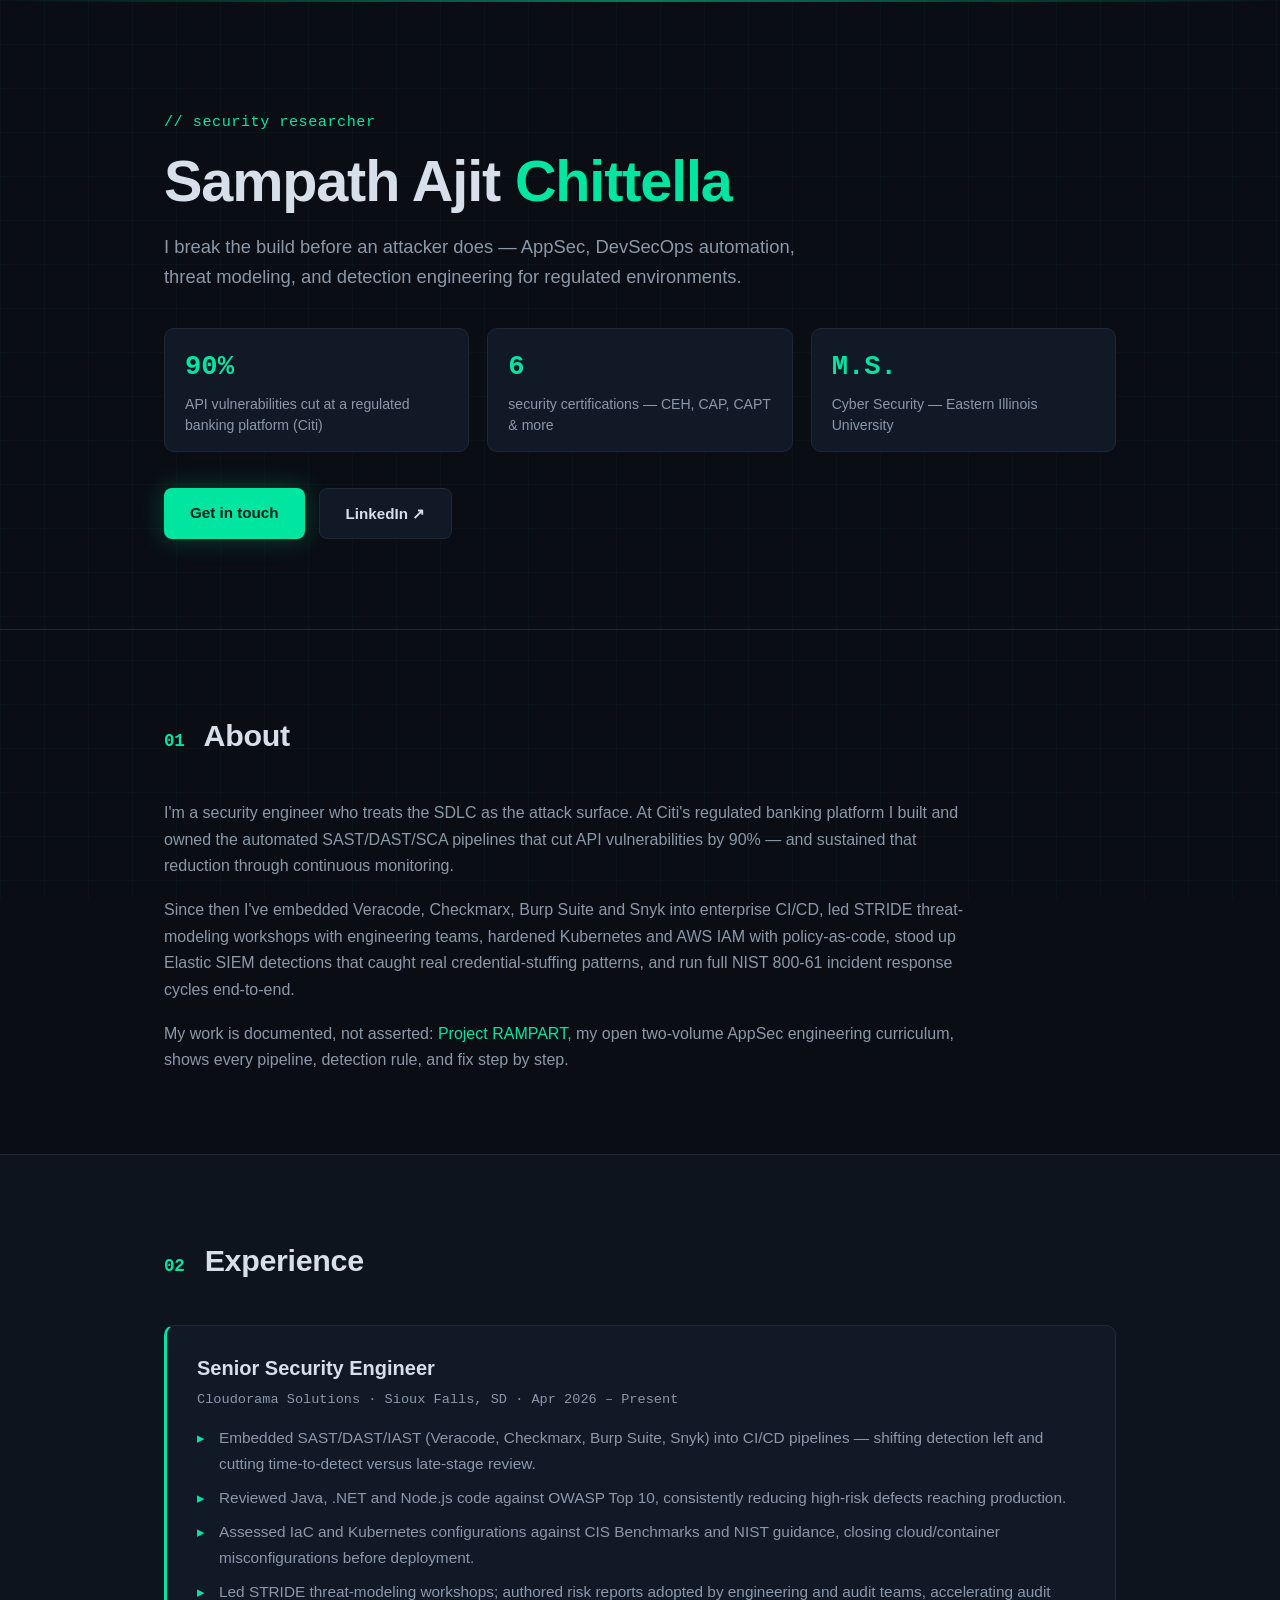
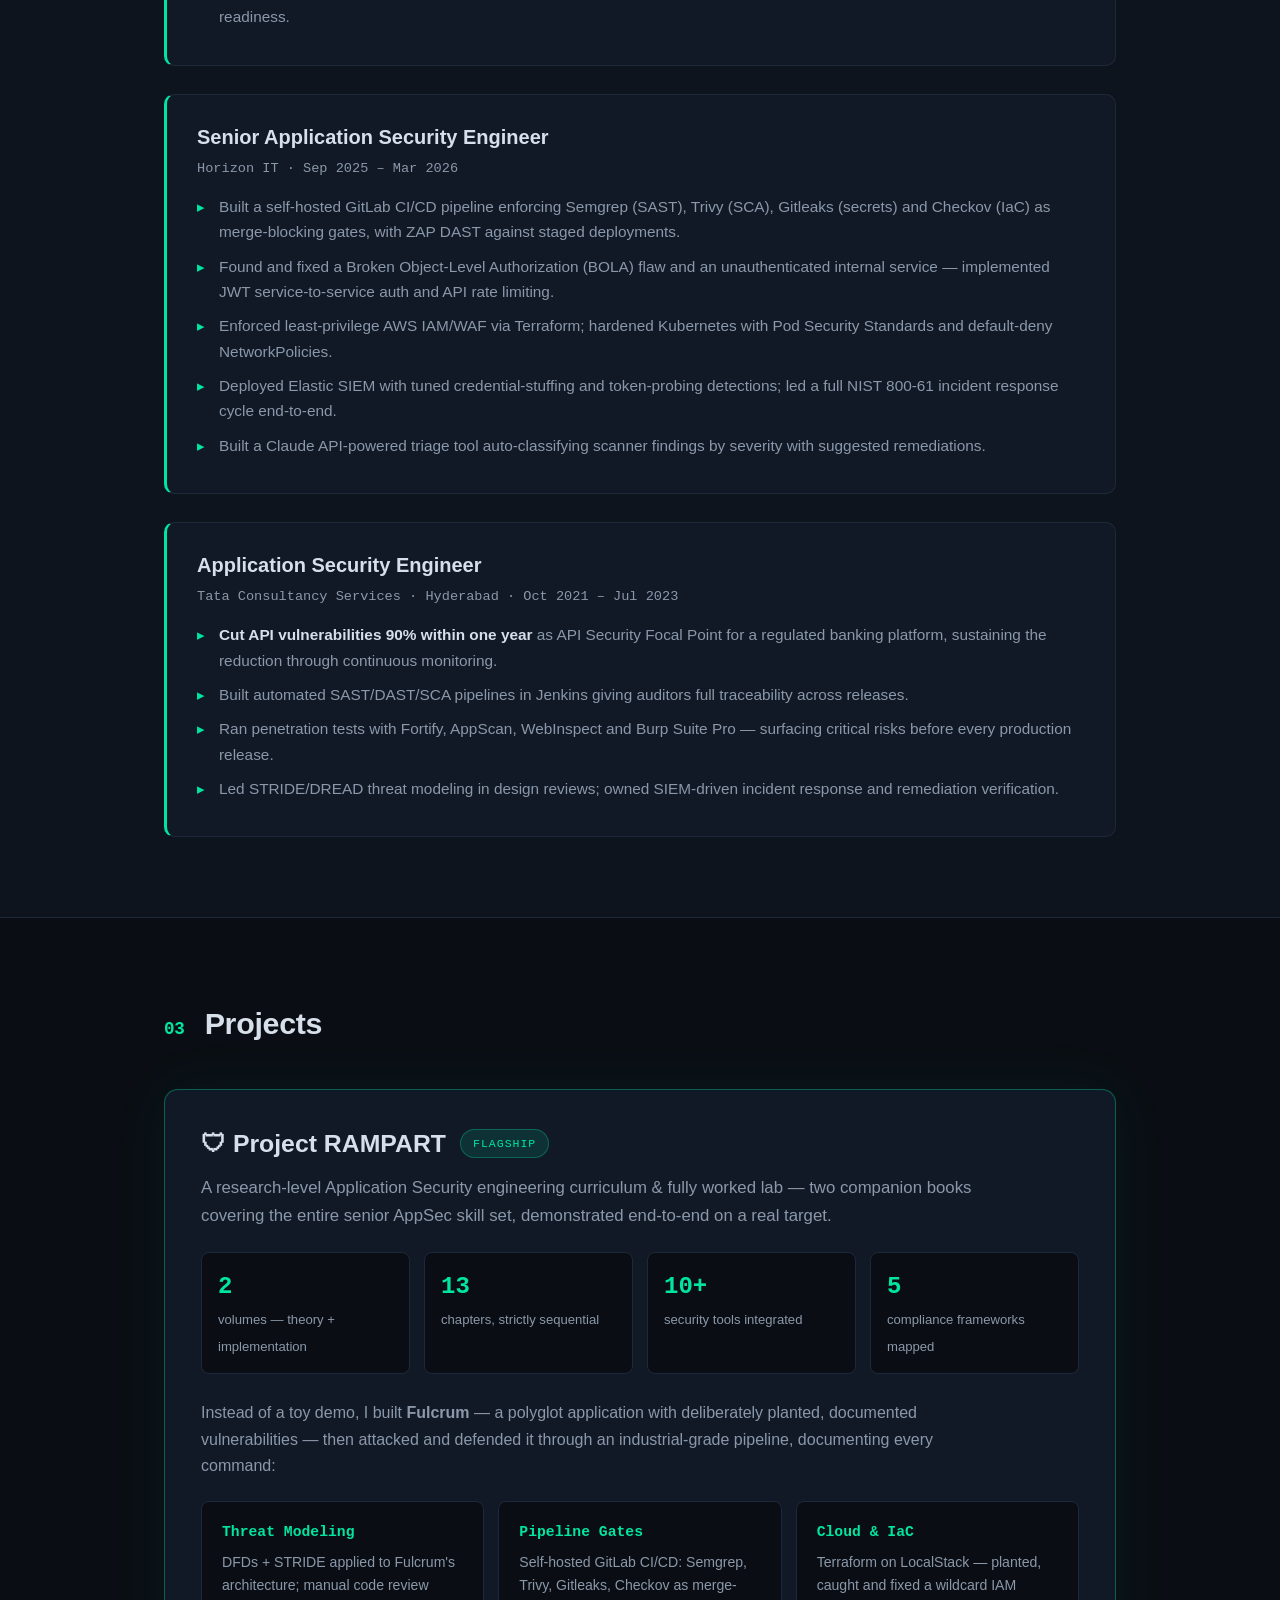
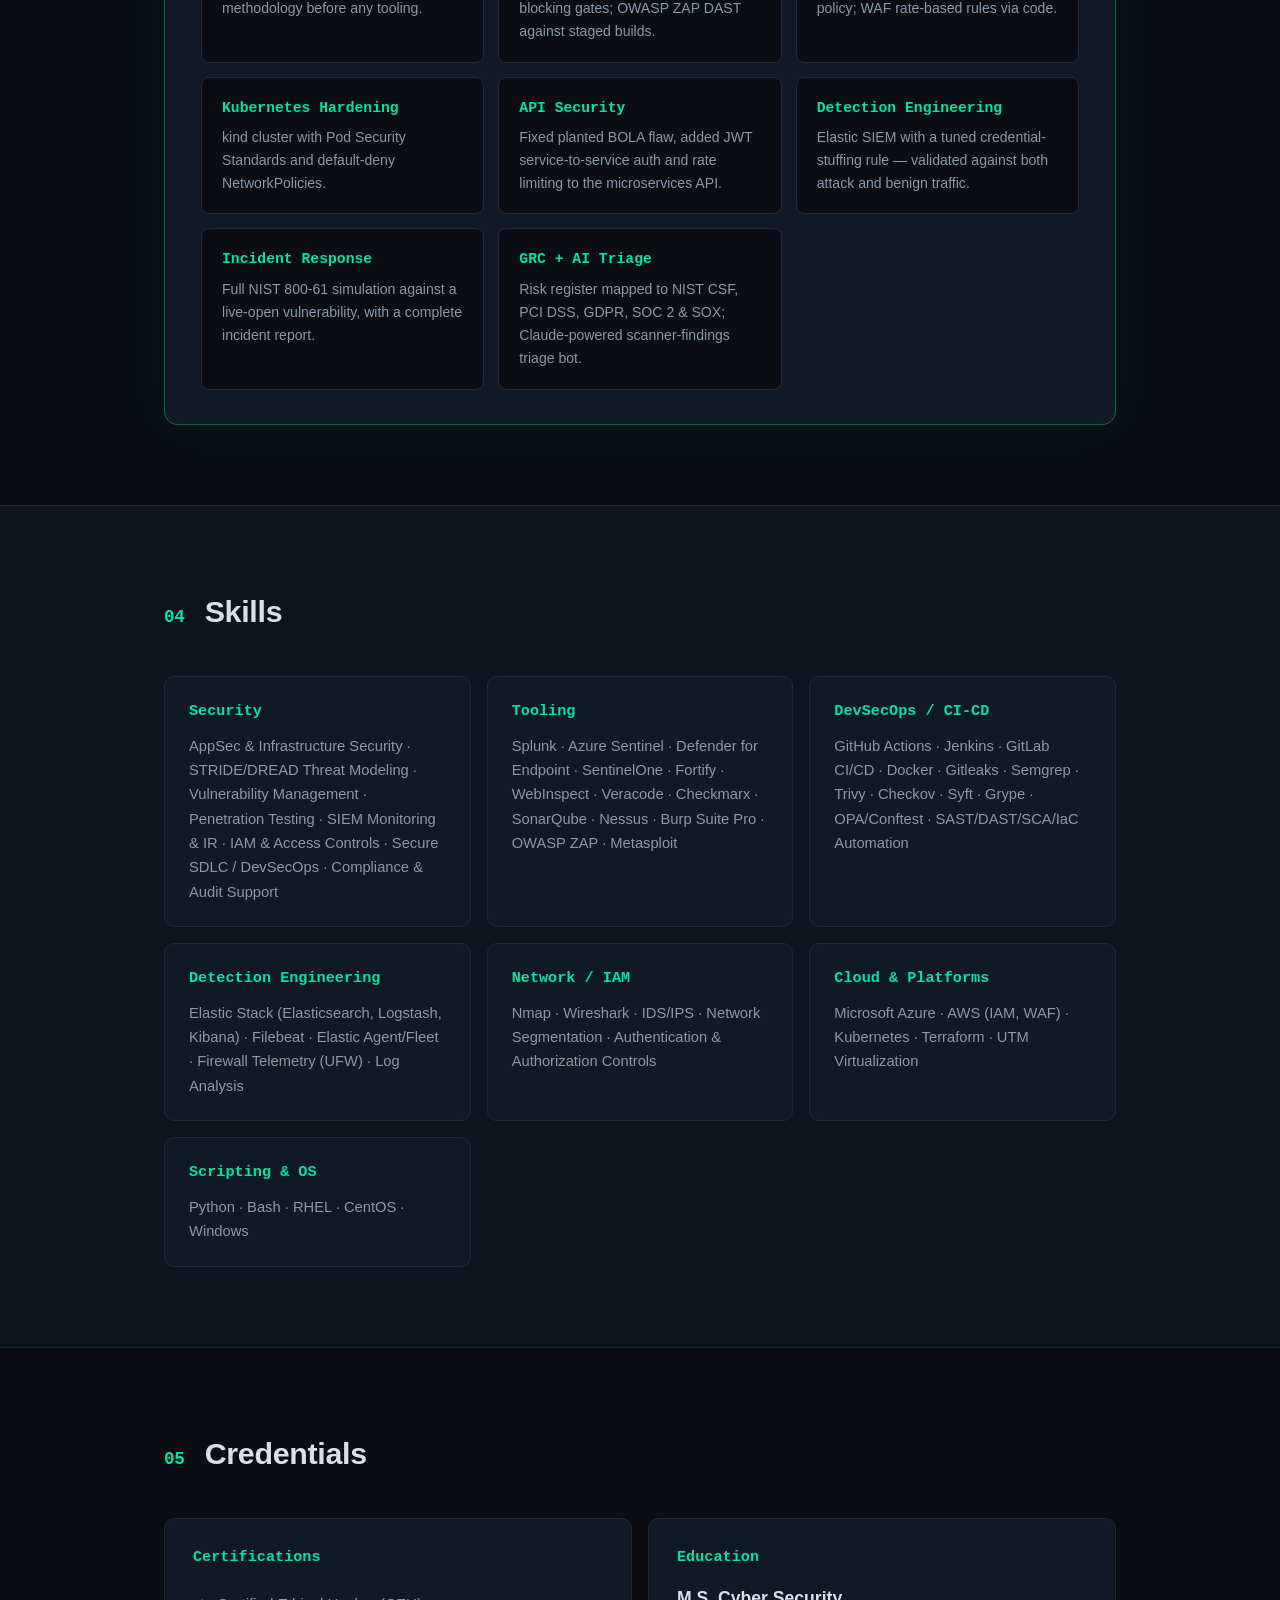
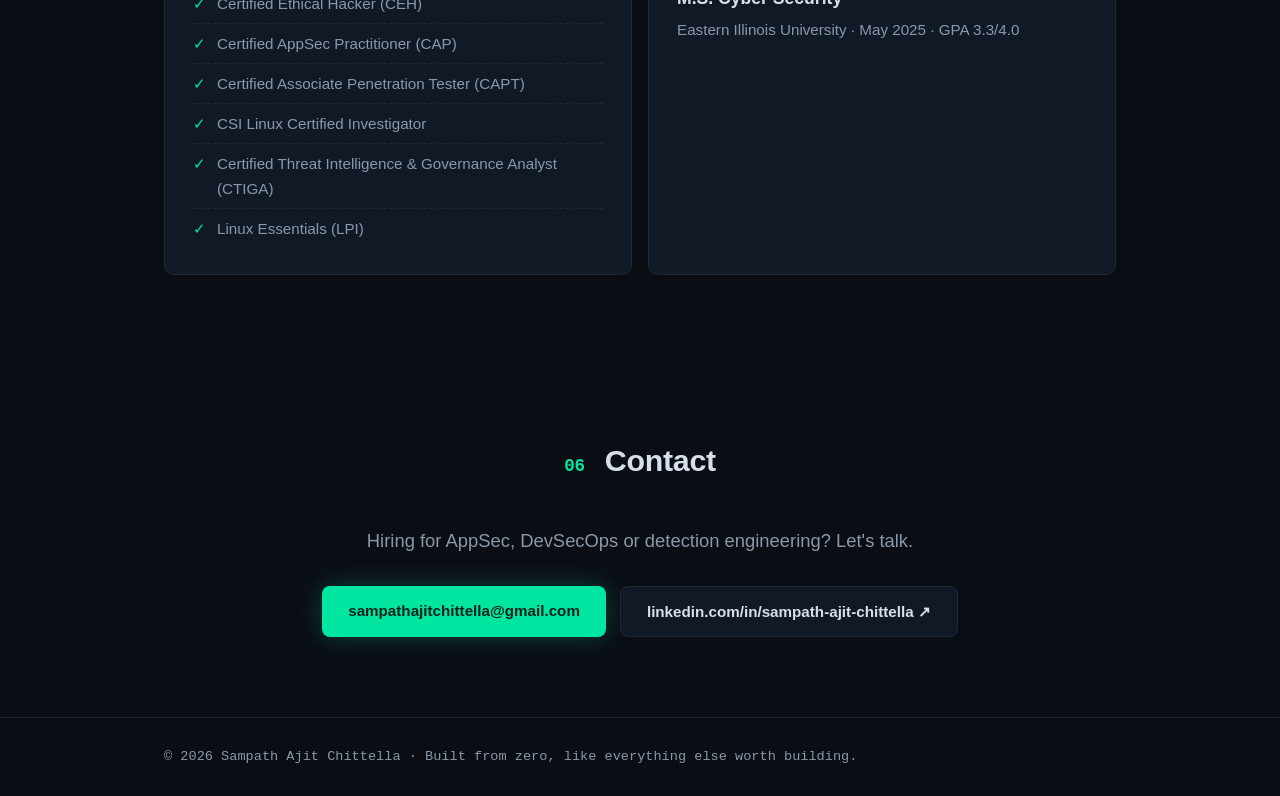
==== index.html @ 43064229 "Portfolio: security researcher site" ====
<!DOCTYPE html>
<html lang="en">
<head>
<meta charset="UTF-8">
<meta name="viewport" content="width=device-width, initial-scale=1.0">
<title>Sampath Ajit Chittella — Security Researcher | AppSec &amp; DevSecOps</title>
<meta name="description" content="Security researcher who cut API vulnerabilities 90% at a regulated banking platform. AppSec, DevSecOps automation, threat modeling, SIEM detection engineering.">
<meta property="og:title" content="Sampath Ajit Chittella — Security Researcher">
<meta property="og:description" content="Cut API vulnerabilities 90% at a regulated banking platform. AppSec · DevSecOps · Threat Modeling · Detection Engineering.">
<meta property="og:type" content="website">
<link rel="stylesheet" href="style.css">
</head>
<body>

<!-- ===== HERO ===== -->
<header class="hero">
  <div class="scanline"></div>
  <div class="container">
    <p class="kicker">// security researcher</p>
    <h1>Sampath Ajit <span class="accent">Chittella</span></h1>
    <p class="tagline">I break the build before an attacker does — AppSec, DevSecOps automation,
    threat modeling, and detection engineering for regulated environments.</p>
    <div class="hero-stats">
      <div class="stat"><strong>90%</strong><span>API vulnerabilities cut at a regulated banking platform (Citi)</span></div>
      <div class="stat"><strong>6</strong><span>security certifications — CEH, CAP, CAPT &amp; more</span></div>
      <div class="stat"><strong>M.S.</strong><span>Cyber Security — Eastern Illinois University</span></div>
    </div>
    <div class="hero-links">
      <a class="btn btn-primary" href="mailto:sampathajitchittella@gmail.com">Get in touch</a>
      <a class="btn btn-ghost" href="https://linkedin.com/in/sampath-ajit-chittella" target="_blank" rel="noopener">LinkedIn ↗</a>
    </div>
  </div>
</header>

<main>

<!-- ===== ABOUT ===== -->
<section id="about" class="section">
  <div class="container">
    <h2><span class="idx">01</span> About</h2>
    <div class="about-grid">
      <p>I'm a security engineer who treats the SDLC as the attack surface. At Citi's regulated
      banking platform I built and owned the automated SAST/DAST/SCA pipelines that cut API
      vulnerabilities by 90% — and sustained that reduction through continuous monitoring.</p>
      <p>Since then I've embedded Veracode, Checkmarx, Burp Suite and Snyk into enterprise CI/CD,
      led STRIDE threat-modeling workshops with engineering teams, hardened Kubernetes and AWS IAM
      with policy-as-code, stood up Elastic SIEM detections that caught real credential-stuffing
      patterns, and run full NIST 800-61 incident response cycles end-to-end.</p>
      <p>My work is documented, not asserted: <a href="#projects">Project RAMPART</a>, my open
      two-volume AppSec engineering curriculum, shows every pipeline, detection rule, and fix
      step by step.</p>
    </div>
  </div>
</section>

<!-- ===== EXPERIENCE ===== -->
<section id="experience" class="section section-alt">
  <div class="container">
    <h2><span class="idx">02</span> Experience</h2>
    <div class="timeline">

      <article class="job">
        <div class="job-head">
          <h3>Senior Security Engineer</h3>
          <span class="job-meta">Cloudorama Solutions · Sioux Falls, SD · Apr 2026 – Present</span>
        </div>
        <ul>
          <li>Embedded SAST/DAST/IAST (Veracode, Checkmarx, Burp Suite, Snyk) into CI/CD pipelines — shifting detection left and cutting time-to-detect versus late-stage review.</li>
          <li>Reviewed Java, .NET and Node.js code against OWASP Top 10, consistently reducing high-risk defects reaching production.</li>
          <li>Assessed IaC and Kubernetes configurations against CIS Benchmarks and NIST guidance, closing cloud/container misconfigurations before deployment.</li>
          <li>Led STRIDE threat-modeling workshops; authored risk reports adopted by engineering and audit teams, accelerating audit readiness.</li>
        </ul>
      </article>

      <article class="job">
        <div class="job-head">
          <h3>Senior Application Security Engineer</h3>
          <span class="job-meta">Horizon IT · Sep 2025 – Mar 2026</span>
        </div>
        <ul>
          <li>Built a self-hosted GitLab CI/CD pipeline enforcing Semgrep (SAST), Trivy (SCA), Gitleaks (secrets) and Checkov (IaC) as merge-blocking gates, with ZAP DAST against staged deployments.</li>
          <li>Found and fixed a Broken Object-Level Authorization (BOLA) flaw and an unauthenticated internal service — implemented JWT service-to-service auth and API rate limiting.</li>
          <li>Enforced least-privilege AWS IAM/WAF via Terraform; hardened Kubernetes with Pod Security Standards and default-deny NetworkPolicies.</li>
          <li>Deployed Elastic SIEM with tuned credential-stuffing and token-probing detections; led a full NIST 800-61 incident response cycle end-to-end.</li>
          <li>Built a Claude API-powered triage tool auto-classifying scanner findings by severity with suggested remediations.</li>
        </ul>
      </article>

      <article class="job">
        <div class="job-head">
          <h3>Application Security Engineer</h3>
          <span class="job-meta">Tata Consultancy Services · Hyderabad · Oct 2021 – Jul 2023</span>
        </div>
        <ul>
          <li><strong>Cut API vulnerabilities 90% within one year</strong> as API Security Focal Point for a regulated banking platform, sustaining the reduction through continuous monitoring.</li>
          <li>Built automated SAST/DAST/SCA pipelines in Jenkins giving auditors full traceability across releases.</li>
          <li>Ran penetration tests with Fortify, AppScan, WebInspect and Burp Suite Pro — surfacing critical risks before every production release.</li>
          <li>Led STRIDE/DREAD threat modeling in design reviews; owned SIEM-driven incident response and remediation verification.</li>
        </ul>
      </article>

    </div>
  </div>
</section>

<!-- ===== PROJECTS ===== -->
<section id="projects" class="section">
  <div class="container">
    <h2><span class="idx">03</span> Projects</h2>

    <article class="project-card featured">
      <div class="project-head">
        <h3>🛡 Project RAMPART</h3>
        <span class="pill">Flagship</span>
      </div>
      <p class="project-sub">A research-level Application Security engineering curriculum &amp; fully worked lab —
      two companion books covering the entire senior AppSec skill set, demonstrated end-to-end on a real target.</p>
      <div class="project-stats">
        <div><strong>2</strong><span>volumes — theory + implementation</span></div>
        <div><strong>13</strong><span>chapters, strictly sequential</span></div>
        <div><strong>10+</strong><span>security tools integrated</span></div>
        <div><strong>5</strong><span>compliance frameworks mapped</span></div>
      </div>
      <p>Instead of a toy demo, I built <strong>Fulcrum</strong> — a polyglot application with deliberately
      planted, documented vulnerabilities — then attacked and defended it through an industrial-grade
      pipeline, documenting every command:</p>
      <div class="rampart-grid">
        <div class="rampart-item"><h4>Threat Modeling</h4><p>DFDs + STRIDE applied to Fulcrum's architecture; manual code review methodology before any tooling.</p></div>
        <div class="rampart-item"><h4>Pipeline Gates</h4><p>Self-hosted GitLab CI/CD: Semgrep, Trivy, Gitleaks, Checkov as merge-blocking gates; OWASP ZAP DAST against staged builds.</p></div>
        <div class="rampart-item"><h4>Cloud &amp; IaC</h4><p>Terraform on LocalStack — planted, caught and fixed a wildcard IAM policy; WAF rate-based rules via code.</p></div>
        <div class="rampart-item"><h4>Kubernetes Hardening</h4><p>kind cluster with Pod Security Standards and default-deny NetworkPolicies.</p></div>
        <div class="rampart-item"><h4>API Security</h4><p>Fixed planted BOLA flaw, added JWT service-to-service auth and rate limiting to the microservices API.</p></div>
        <div class="rampart-item"><h4>Detection Engineering</h4><p>Elastic SIEM with a tuned credential-stuffing rule — validated against both attack and benign traffic.</p></div>
        <div class="rampart-item"><h4>Incident Response</h4><p>Full NIST 800-61 simulation against a live-open vulnerability, with a complete incident report.</p></div>
        <div class="rampart-item"><h4>GRC + AI Triage</h4><p>Risk register mapped to NIST CSF, PCI DSS, GDPR, SOC 2 &amp; SOX; Claude-powered scanner-findings triage bot.</p></div>
      </div>
    </article>

  </div>
</section>

<!-- ===== SKILLS ===== -->
<section id="skills" class="section section-alt">
  <div class="container">
    <h2><span class="idx">04</span> Skills</h2>
    <div class="skills-grid">
      <div class="skill-group"><h4>Security</h4>
        <p>AppSec &amp; Infrastructure Security · STRIDE/DREAD Threat Modeling · Vulnerability Management · Penetration Testing · SIEM Monitoring &amp; IR · IAM &amp; Access Controls · Secure SDLC / DevSecOps · Compliance &amp; Audit Support</p></div>
      <div class="skill-group"><h4>Tooling</h4>
        <p>Splunk · Azure Sentinel · Defender for Endpoint · SentinelOne · Fortify · WebInspect · Veracode · Checkmarx · SonarQube · Nessus · Burp Suite Pro · OWASP ZAP · Metasploit</p></div>
      <div class="skill-group"><h4>DevSecOps / CI-CD</h4>
        <p>GitHub Actions · Jenkins · GitLab CI/CD · Docker · Gitleaks · Semgrep · Trivy · Checkov · Syft · Grype · OPA/Conftest · SAST/DAST/SCA/IaC Automation</p></div>
      <div class="skill-group"><h4>Detection Engineering</h4>
        <p>Elastic Stack (Elasticsearch, Logstash, Kibana) · Filebeat · Elastic Agent/Fleet · Firewall Telemetry (UFW) · Log Analysis</p></div>
      <div class="skill-group"><h4>Network / IAM</h4>
        <p>Nmap · Wireshark · IDS/IPS · Network Segmentation · Authentication &amp; Authorization Controls</p></div>
      <div class="skill-group"><h4>Cloud &amp; Platforms</h4>
        <p>Microsoft Azure · AWS (IAM, WAF) · Kubernetes · Terraform · UTM Virtualization</p></div>
      <div class="skill-group"><h4>Scripting &amp; OS</h4>
        <p>Python · Bash · RHEL · CentOS · Windows</p></div>
    </div>
  </div>
</section>

<!-- ===== CERTS & EDUCATION ===== -->
<section id="credentials" class="section">
  <div class="container">
    <h2><span class="idx">05</span> Credentials</h2>
    <div class="cred-grid">
      <div class="cred-block">
        <h4>Certifications</h4>
        <ul class="cert-list">
          <li>Certified Ethical Hacker (CEH)</li>
          <li>Certified AppSec Practitioner (CAP)</li>
          <li>Certified Associate Penetration Tester (CAPT)</li>
          <li>CSI Linux Certified Investigator</li>
          <li>Certified Threat Intelligence &amp; Governance Analyst (CTIGA)</li>
          <li>Linux Essentials (LPI)</li>
        </ul>
      </div>
      <div class="cred-block">
        <h4>Education</h4>
        <p class="degree">M.S. Cyber Security</p>
        <p class="school">Eastern Illinois University · May 2025 · GPA 3.3/4.0</p>
      </div>
    </div>
  </div>
</section>

<!-- ===== CONTACT ===== -->
<section id="contact" class="section contact">
  <div class="container">
    <h2><span class="idx">06</span> Contact</h2>
    <p class="contact-line">Hiring for AppSec, DevSecOps or detection engineering? Let's talk.</p>
    <div class="hero-links">
      <a class="btn btn-primary" href="mailto:sampathajitchittella@gmail.com">sampathajitchittella@gmail.com</a>
      <a class="btn btn-ghost" href="https://linkedin.com/in/sampath-ajit-chittella" target="_blank" rel="noopener">linkedin.com/in/sampath-ajit-chittella ↗</a>
    </div>
  </div>
</section>

</main>

<footer>
  <div class="container">
    <p>© 2026 Sampath Ajit Chittella · Built from zero, like everything else worth building.</p>
  </div>
</footer>

</body>
</html>
---- style.css ----
/* ===== RAMPART portfolio theme — dark operator ===== */
:root {
  --bg: #0a0e14;
  --bg-alt: #0e141d;
  --card: #111927;
  --line: #1d2939;
  --text: #d7e0ea;
  --muted: #8b98a9;
  --accent: #00e5a0;
  --accent-dim: rgba(0, 229, 160, .12);
  --mono: "JetBrains Mono", "SF Mono", Menlo, Consolas, monospace;
}

* { margin: 0; padding: 0; box-sizing: border-box; }

html { scroll-behavior: smooth; }

body {
  background: var(--bg);
  color: var(--text);
  font-family: -apple-system, BlinkMacSystemFont, "Segoe UI", Roboto, sans-serif;
  line-height: 1.65;
  -webkit-font-smoothing: antialiased;
}

.container { max-width: 1000px; margin: 0 auto; padding: 0 24px; }

/* subtle grid backdrop */
body::before {
  content: "";
  position: fixed; inset: 0;
  background-image:
    linear-gradient(rgba(0, 229, 160, .03) 1px, transparent 1px),
    linear-gradient(90deg, rgba(0, 229, 160, .03) 1px, transparent 1px);
  background-size: 44px 44px;
  pointer-events: none;
  z-index: 0;
}

main, header.hero, footer { position: relative; z-index: 1; }

/* ===== HERO ===== */
.hero {
  padding: 110px 0 90px;
  border-bottom: 1px solid var(--line);
  overflow: hidden;
}
.scanline {
  position: absolute; left: 0; right: 0; top: 0; height: 2px;
  background: linear-gradient(90deg, transparent, var(--accent), transparent);
  opacity: .5;
  animation: scan 7s linear infinite;
}
@keyframes scan { 0% {top: 0;} 50% {top: 100%;} 100% {top: 0;} }

.kicker {
  font-family: var(--mono);
  color: var(--accent);
  font-size: .95rem;
  letter-spacing: .5px;
  margin-bottom: 14px;
}
.hero h1 {
  font-size: clamp(2.4rem, 6vw, 3.6rem);
  line-height: 1.12;
  letter-spacing: -.02em;
  margin-bottom: 18px;
}
.accent { color: var(--accent); }
.tagline {
  max-width: 640px;
  color: var(--muted);
  font-size: 1.15rem;
  margin-bottom: 36px;
}

.hero-stats { display: flex; gap: 18px; flex-wrap: wrap; margin-bottom: 36px; }
.stat {
  background: var(--card);
  border: 1px solid var(--line);
  border-radius: 10px;
  padding: 16px 20px;
  min-width: 180px;
  flex: 1;
}
.stat strong {
  display: block;
  font-family: var(--mono);
  color: var(--accent);
  font-size: 1.7rem;
  margin-bottom: 4px;
}
.stat span { color: var(--muted); font-size: .88rem; line-height: 1.45; display: block; }

.hero-links { display: flex; gap: 14px; flex-wrap: wrap; }
.btn {
  display: inline-block;
  padding: 12px 26px;
  border-radius: 8px;
  text-decoration: none;
  font-weight: 600;
  font-size: .95rem;
  transition: transform .15s ease, box-shadow .15s ease;
}
.btn:hover { transform: translateY(-2px); }
.btn-primary {
  background: var(--accent);
  color: #05221a;
  box-shadow: 0 0 24px rgba(0, 229, 160, .25);
}
.btn-ghost {
  border: 1px solid var(--line);
  color: var(--text);
  background: var(--card);
}
.btn-ghost:hover { border-color: var(--accent); }

/* ===== SECTIONS ===== */
.section { padding: 80px 0; }
.section-alt { background: var(--bg-alt); border-top: 1px solid var(--line); border-bottom: 1px solid var(--line); }

h2 {
  font-size: 1.9rem;
  letter-spacing: -.01em;
  margin-bottom: 40px;
}
.idx {
  font-family: var(--mono);
  color: var(--accent);
  font-size: 1.1rem;
  margin-right: 12px;
}

/* about */
.about-grid { max-width: 800px; display: grid; gap: 18px; color: var(--muted); }
.about-grid a { color: var(--accent); text-decoration: none; }
.about-grid a:hover { text-decoration: underline; }

/* timeline */
.timeline { display: grid; gap: 28px; }
.job {
  background: var(--card);
  border: 1px solid var(--line);
  border-left: 3px solid var(--accent);
  border-radius: 10px;
  padding: 26px 30px;
}
.job-head { margin-bottom: 14px; }
.job h3 { font-size: 1.25rem; }
.job-meta {
  display: block;
  font-family: var(--mono);
  color: var(--muted);
  font-size: .85rem;
  margin-top: 4px;
}
.job ul { list-style: none; }
.job li {
  color: var(--muted);
  padding-left: 22px;
  position: relative;
  margin-bottom: 9px;
  font-size: .96rem;
}
.job li::before {
  content: "▸";
  position: absolute; left: 0;
  color: var(--accent);
}
.job li strong { color: var(--text); }

/* projects */
.project-card {
  background: var(--card);
  border: 1px solid var(--line);
  border-radius: 14px;
  padding: 34px 36px;
}
.project-card.featured {
  border-color: rgba(0, 229, 160, .35);
  box-shadow: 0 0 60px rgba(0, 229, 160, .06);
}
.project-head { display: flex; align-items: center; gap: 14px; margin-bottom: 10px; }
.project-head h3 { font-size: 1.55rem; }
.pill {
  font-family: var(--mono);
  font-size: .72rem;
  text-transform: uppercase;
  letter-spacing: 1px;
  color: var(--accent);
  background: var(--accent-dim);
  border: 1px solid rgba(0, 229, 160, .3);
  padding: 4px 12px;
  border-radius: 999px;
}
.project-sub { color: var(--text); font-size: 1.05rem; margin-bottom: 24px; max-width: 720px; }
.project-card > p { color: var(--muted); margin-bottom: 22px; max-width: 780px; }

.project-stats {
  display: grid;
  grid-template-columns: repeat(auto-fit, minmax(140px, 1fr));
  gap: 14px;
  margin-bottom: 26px;
}
.project-stats div {
  background: var(--bg);
  border: 1px solid var(--line);
  border-radius: 8px;
  padding: 14px 16px;
}
.project-stats strong {
  display: block;
  font-family: var(--mono);
  color: var(--accent);
  font-size: 1.5rem;
}
.project-stats span { color: var(--muted); font-size: .82rem; }

.rampart-grid {
  display: grid;
  grid-template-columns: repeat(auto-fit, minmax(280px, 1fr));
  gap: 14px;
}
.rampart-item {
  background: var(--bg);
  border: 1px solid var(--line);
  border-radius: 8px;
  padding: 18px 20px;
}
.rampart-item h4 {
  font-family: var(--mono);
  color: var(--accent);
  font-size: .92rem;
  margin-bottom: 6px;
}
.rampart-item p { color: var(--muted); font-size: .88rem; }

/* skills */
.skills-grid {
  display: grid;
  grid-template-columns: repeat(auto-fit, minmax(300px, 1fr));
  gap: 16px;
}
.skill-group {
  background: var(--card);
  border: 1px solid var(--line);
  border-radius: 10px;
  padding: 22px 24px;
}
.skill-group h4 {
  font-family: var(--mono);
  color: var(--accent);
  font-size: .95rem;
  margin-bottom: 10px;
}
.skill-group p { color: var(--muted); font-size: .92rem; }

/* credentials */
.cred-grid {
  display: grid;
  grid-template-columns: repeat(auto-fit, minmax(300px, 1fr));
  gap: 16px;
}
.cred-block {
  background: var(--card);
  border: 1px solid var(--line);
  border-radius: 10px;
  padding: 26px 28px;
}
.cred-block h4 {
  font-family: var(--mono);
  color: var(--accent);
  font-size: .95rem;
  margin-bottom: 14px;
}
.cert-list { list-style: none; }
.cert-list li {
  color: var(--muted);
  padding: 7px 0 7px 24px;
  position: relative;
  border-bottom: 1px dashed var(--line);
  font-size: .95rem;
}
.cert-list li:last-child { border-bottom: none; }
.cert-list li::before { content: "✓"; position: absolute; left: 0; color: var(--accent); }
.degree { color: var(--text); font-weight: 600; font-size: 1.1rem; margin-bottom: 4px; }
.school { color: var(--muted); font-size: .95rem; }

/* contact */
.contact { text-align: center; }
.contact-line { color: var(--muted); font-size: 1.15rem; margin-bottom: 30px; }
.contact .hero-links { justify-content: center; }

footer {
  border-top: 1px solid var(--line);
  padding: 28px 0;
  color: var(--muted);
  font-size: .85rem;
  font-family: var(--mono);
}

@media (max-width: 640px) {
  .hero { padding: 70px 0 60px; }
  .section { padding: 56px 0; }
  .project-card { padding: 24px 20px; }
  .job { padding: 20px 18px; }
}
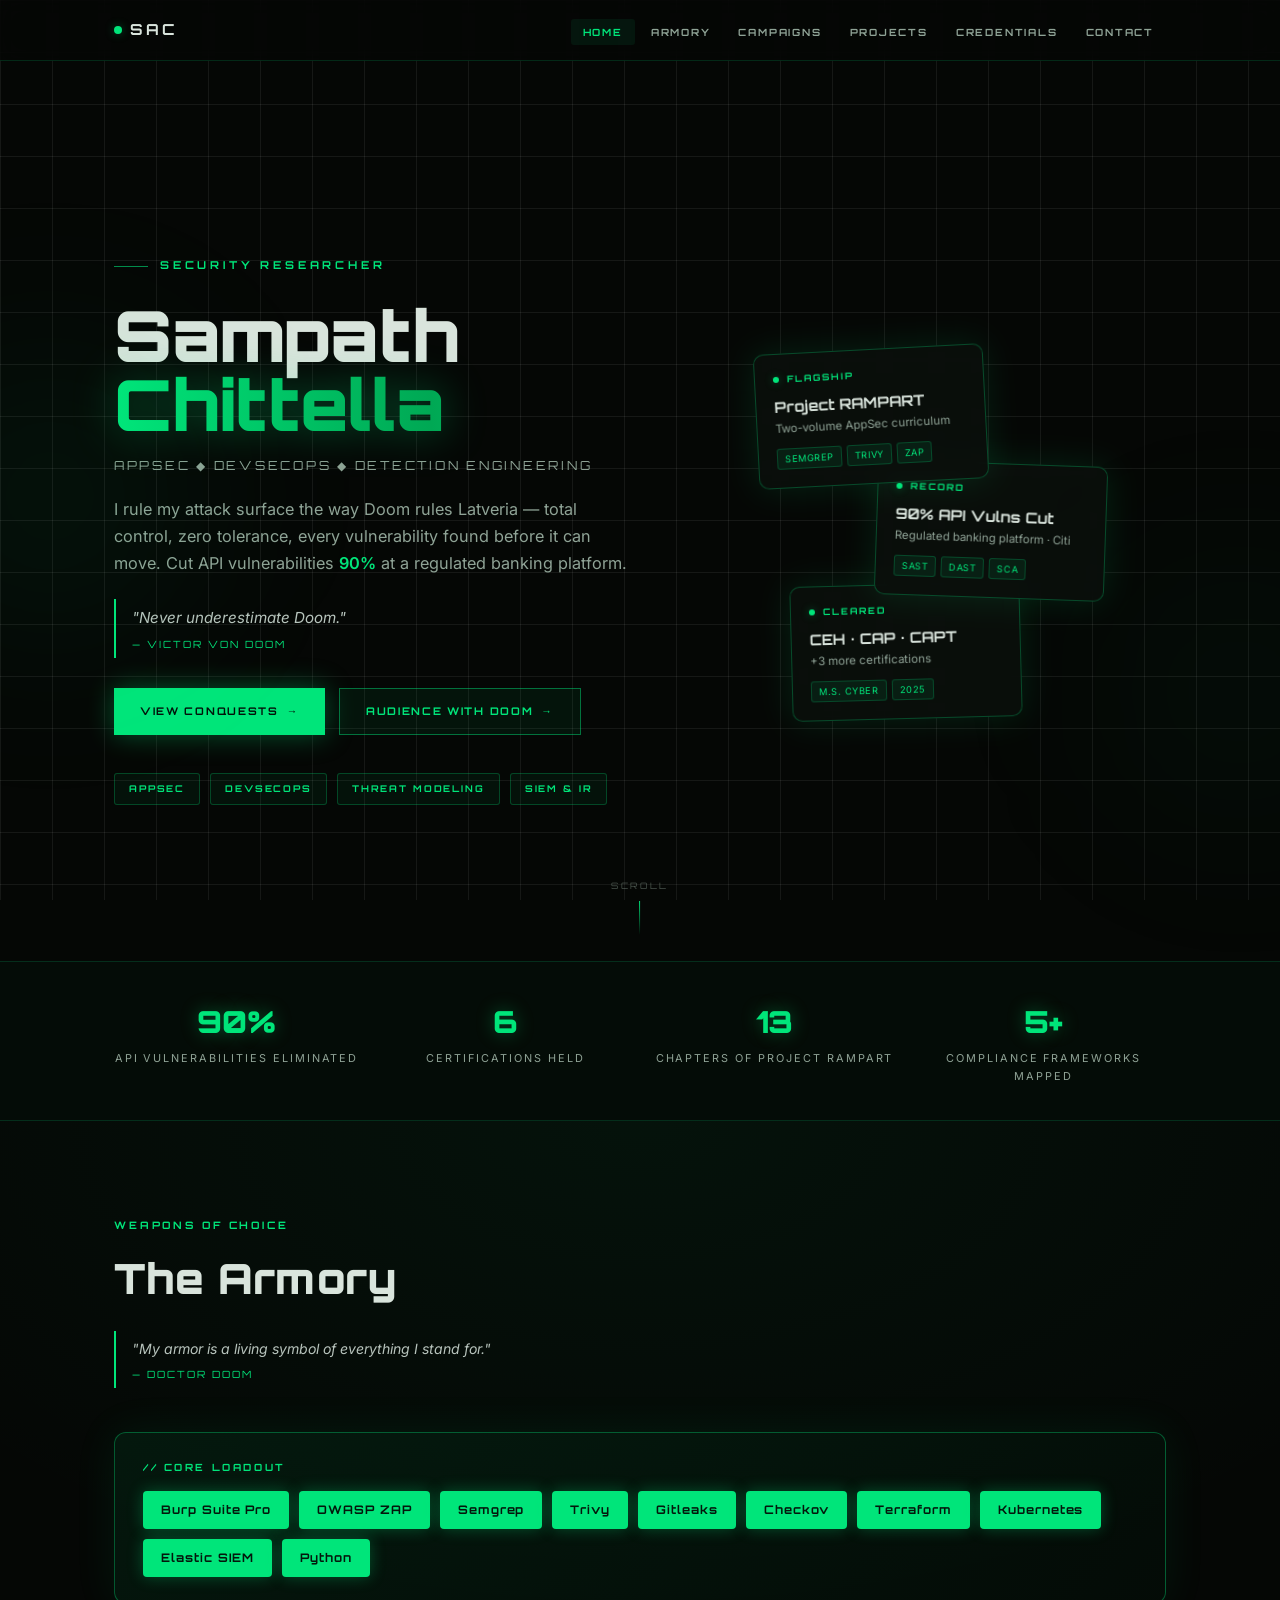
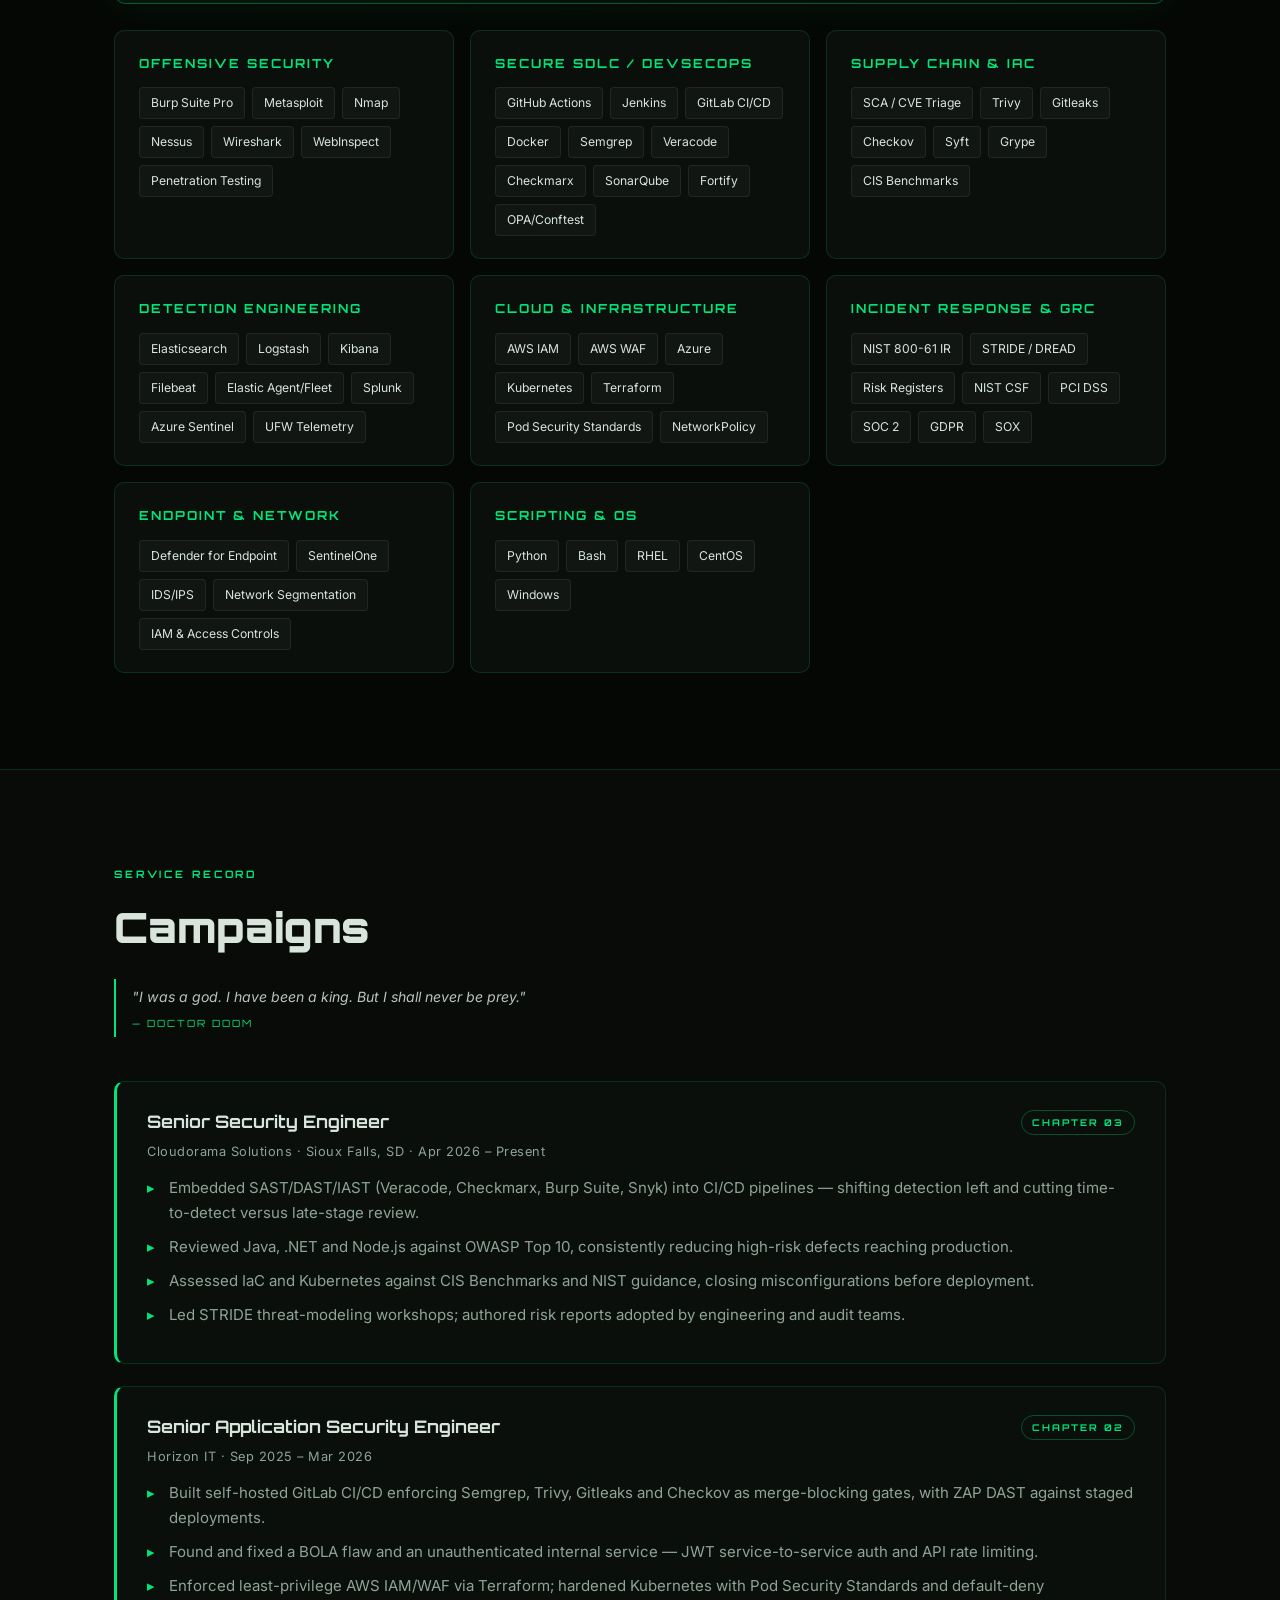
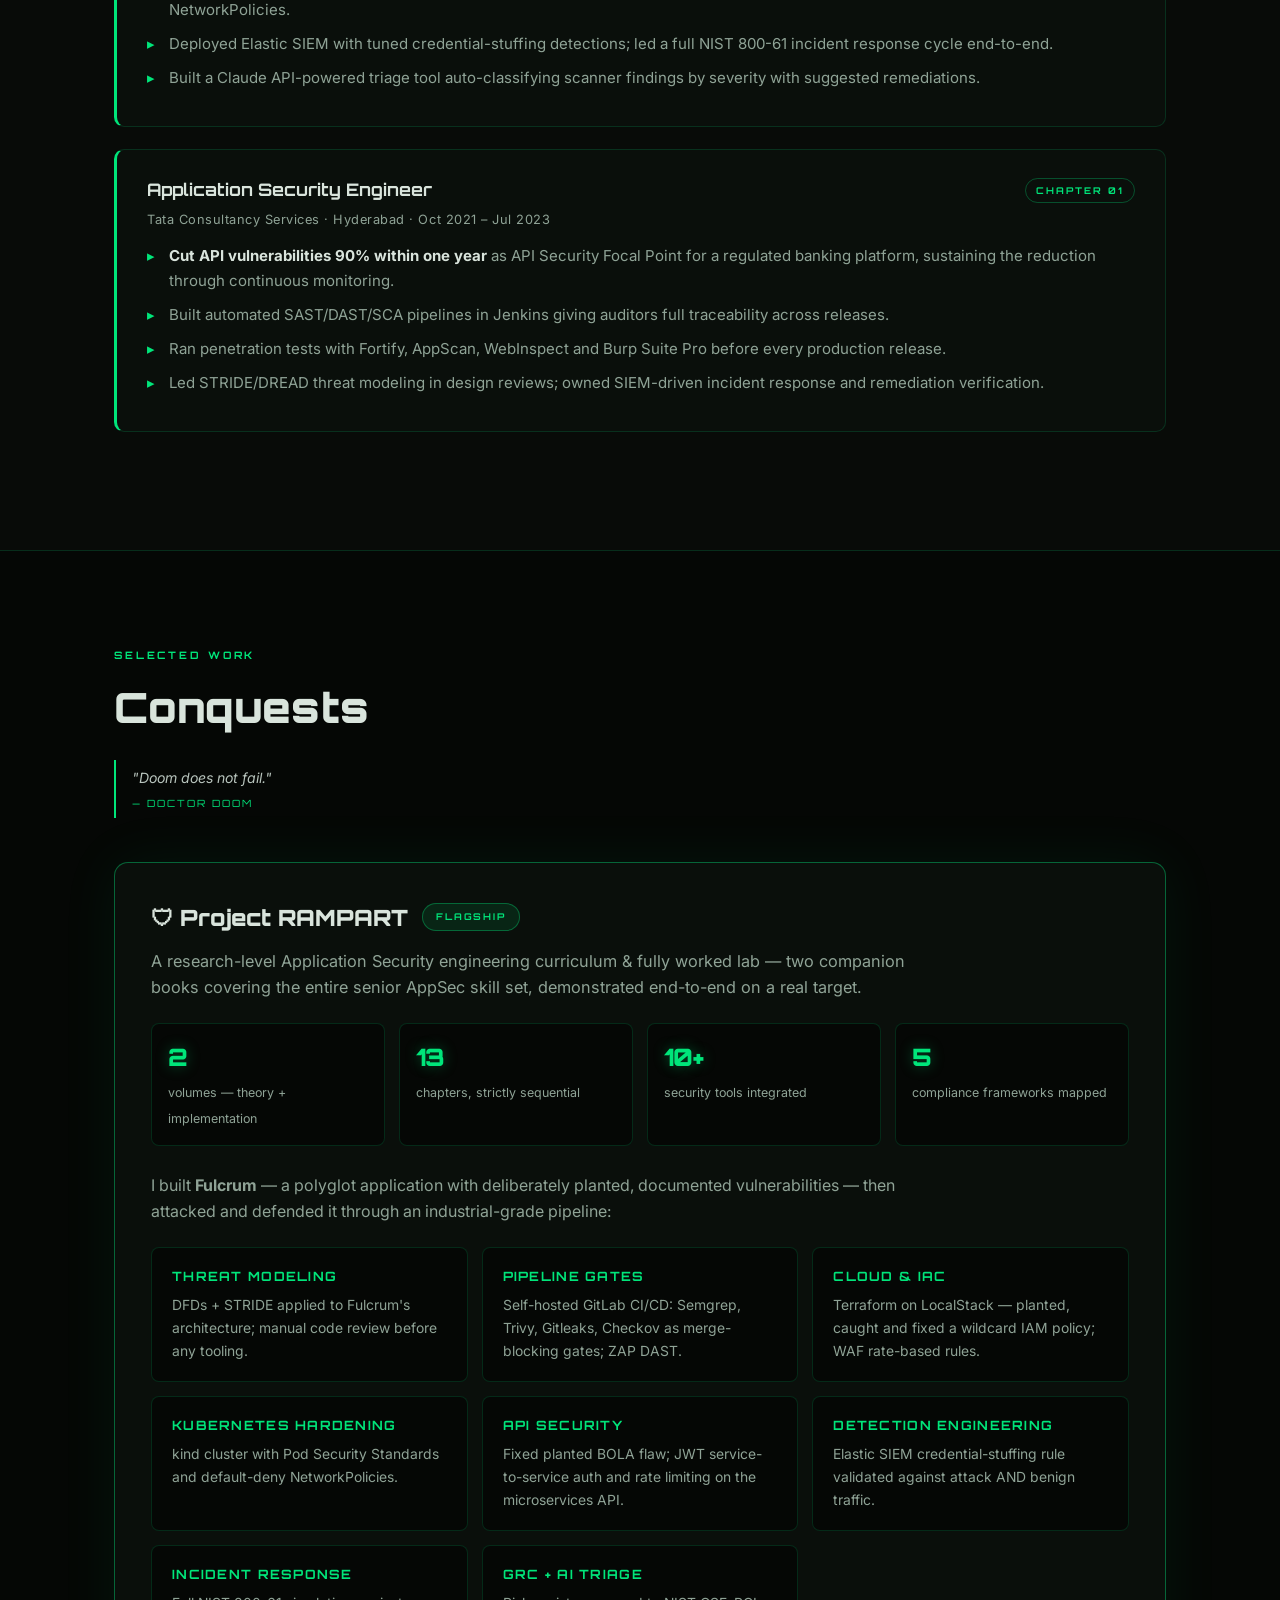
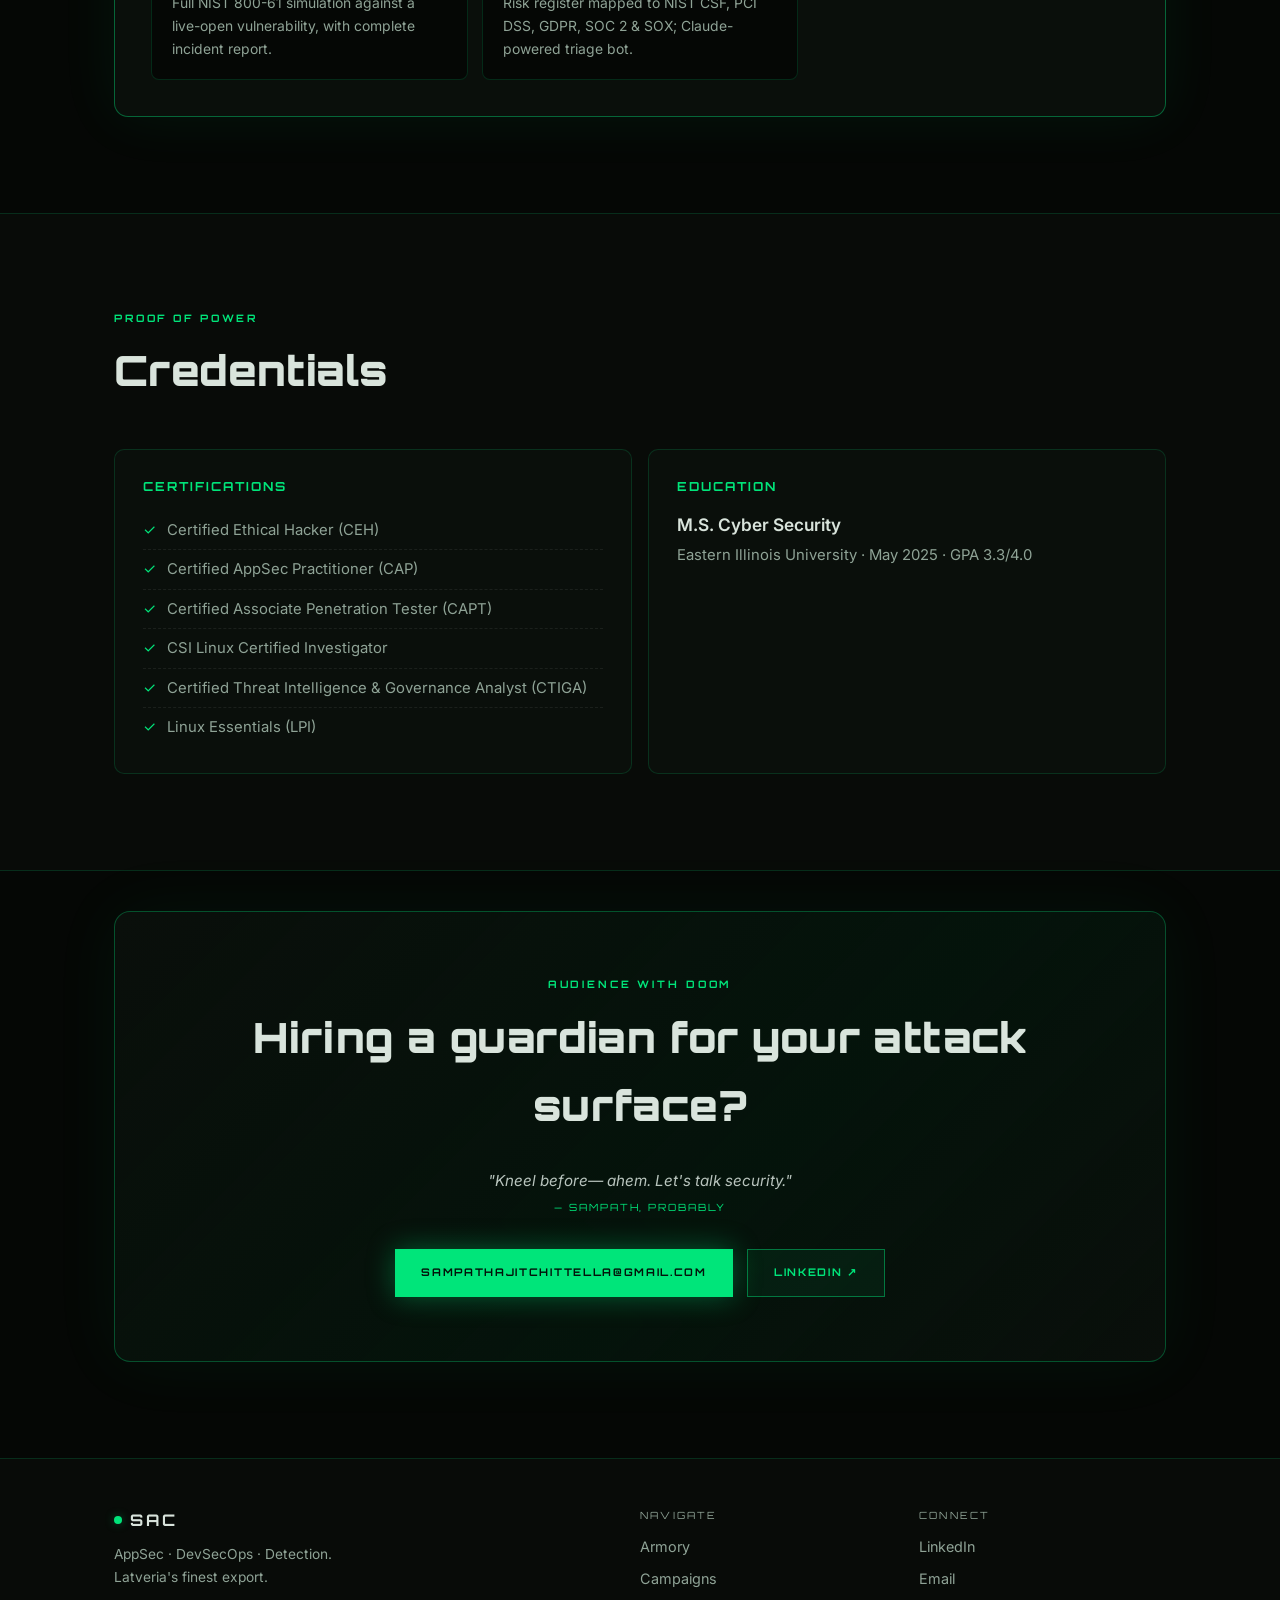
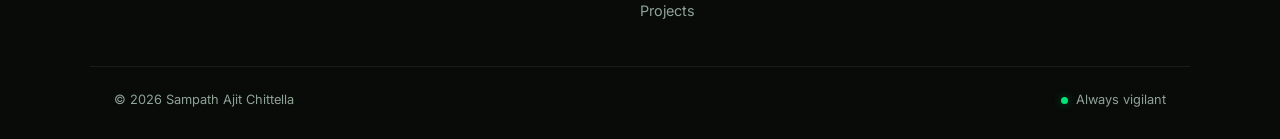
==== commit d0c480f0: "Doom theme: black/green, Orbitron, Armory skills, floating cards" ====
--- a/index.html
+++ b/index.html
@@ -8,105 +8,239 @@
 <meta property="og:title" content="Sampath Ajit Chittella — Security Researcher">
 <meta property="og:description" content="Cut API vulnerabilities 90% at a regulated banking platform. AppSec · DevSecOps · Threat Modeling · Detection Engineering.">
 <meta property="og:type" content="website">
+<link rel="preconnect" href="https://fonts.googleapis.com">
+<link rel="preconnect" href="https://fonts.gstatic.com" crossorigin>
+<link href="https://fonts.googleapis.com/css2?family=Orbitron:wght@500;700;900&family=Inter:wght@400;500;600&display=swap" rel="stylesheet">
 <link rel="stylesheet" href="style.css">
 </head>
 <body>
 
+<!-- ===== NAV ===== -->
+<header class="nav">
+  <nav class="container nav-inner">
+    <a class="brand" href="#top"><span class="dot"></span>SAC</a>
+    <ul class="nav-links">
+      <li><a href="#top" class="active">Home</a></li>
+      <li><a href="#armory">Armory</a></li>
+      <li><a href="#campaigns">Campaigns</a></li>
+      <li><a href="#projects">Projects</a></li>
+      <li><a href="#credentials">Credentials</a></li>
+      <li><a href="#contact">Contact</a></li>
+    </ul>
+  </nav>
+</header>
+
+<main id="top">
+
 <!-- ===== HERO ===== -->
-<header class="hero">
-  <div class="scanline"></div>
-  <div class="container">
-    <p class="kicker">// security researcher</p>
-    <h1>Sampath Ajit <span class="accent">Chittella</span></h1>
-    <p class="tagline">I break the build before an attacker does — AppSec, DevSecOps automation,
-    threat modeling, and detection engineering for regulated environments.</p>
-    <div class="hero-stats">
-      <div class="stat"><strong>90%</strong><span>API vulnerabilities cut at a regulated banking platform (Citi)</span></div>
-      <div class="stat"><strong>6</strong><span>security certifications — CEH, CAP, CAPT &amp; more</span></div>
-      <div class="stat"><strong>M.S.</strong><span>Cyber Security — Eastern Illinois University</span></div>
-    </div>
-    <div class="hero-links">
-      <a class="btn btn-primary" href="mailto:sampathajitchittella@gmail.com">Get in touch</a>
-      <a class="btn btn-ghost" href="https://linkedin.com/in/sampath-ajit-chittella" target="_blank" rel="noopener">LinkedIn ↗</a>
-    </div>
-  </div>
-</header>
-
-<main>
-
-<!-- ===== ABOUT ===== -->
-<section id="about" class="section">
-  <div class="container">
-    <h2><span class="idx">01</span> About</h2>
-    <div class="about-grid">
-      <p>I'm a security engineer who treats the SDLC as the attack surface. At Citi's regulated
-      banking platform I built and owned the automated SAST/DAST/SCA pipelines that cut API
-      vulnerabilities by 90% — and sustained that reduction through continuous monitoring.</p>
-      <p>Since then I've embedded Veracode, Checkmarx, Burp Suite and Snyk into enterprise CI/CD,
-      led STRIDE threat-modeling workshops with engineering teams, hardened Kubernetes and AWS IAM
-      with policy-as-code, stood up Elastic SIEM detections that caught real credential-stuffing
-      patterns, and run full NIST 800-61 incident response cycles end-to-end.</p>
-      <p>My work is documented, not asserted: <a href="#projects">Project RAMPART</a>, my open
-      two-volume AppSec engineering curriculum, shows every pipeline, detection rule, and fix
-      step by step.</p>
-    </div>
-  </div>
-</section>
-
-<!-- ===== EXPERIENCE ===== -->
-<section id="experience" class="section section-alt">
-  <div class="container">
-    <h2><span class="idx">02</span> Experience</h2>
-    <div class="timeline">
-
-      <article class="job">
-        <div class="job-head">
-          <h3>Senior Security Engineer</h3>
-          <span class="job-meta">Cloudorama Solutions · Sioux Falls, SD · Apr 2026 – Present</span>
-        </div>
-        <ul>
-          <li>Embedded SAST/DAST/IAST (Veracode, Checkmarx, Burp Suite, Snyk) into CI/CD pipelines — shifting detection left and cutting time-to-detect versus late-stage review.</li>
-          <li>Reviewed Java, .NET and Node.js code against OWASP Top 10, consistently reducing high-risk defects reaching production.</li>
-          <li>Assessed IaC and Kubernetes configurations against CIS Benchmarks and NIST guidance, closing cloud/container misconfigurations before deployment.</li>
-          <li>Led STRIDE threat-modeling workshops; authored risk reports adopted by engineering and audit teams, accelerating audit readiness.</li>
-        </ul>
-      </article>
-
-      <article class="job">
-        <div class="job-head">
-          <h3>Senior Application Security Engineer</h3>
-          <span class="job-meta">Horizon IT · Sep 2025 – Mar 2026</span>
-        </div>
-        <ul>
-          <li>Built a self-hosted GitLab CI/CD pipeline enforcing Semgrep (SAST), Trivy (SCA), Gitleaks (secrets) and Checkov (IaC) as merge-blocking gates, with ZAP DAST against staged deployments.</li>
-          <li>Found and fixed a Broken Object-Level Authorization (BOLA) flaw and an unauthenticated internal service — implemented JWT service-to-service auth and API rate limiting.</li>
-          <li>Enforced least-privilege AWS IAM/WAF via Terraform; hardened Kubernetes with Pod Security Standards and default-deny NetworkPolicies.</li>
-          <li>Deployed Elastic SIEM with tuned credential-stuffing and token-probing detections; led a full NIST 800-61 incident response cycle end-to-end.</li>
-          <li>Built a Claude API-powered triage tool auto-classifying scanner findings by severity with suggested remediations.</li>
-        </ul>
-      </article>
-
-      <article class="job">
-        <div class="job-head">
-          <h3>Application Security Engineer</h3>
-          <span class="job-meta">Tata Consultancy Services · Hyderabad · Oct 2021 – Jul 2023</span>
-        </div>
-        <ul>
-          <li><strong>Cut API vulnerabilities 90% within one year</strong> as API Security Focal Point for a regulated banking platform, sustaining the reduction through continuous monitoring.</li>
-          <li>Built automated SAST/DAST/SCA pipelines in Jenkins giving auditors full traceability across releases.</li>
-          <li>Ran penetration tests with Fortify, AppScan, WebInspect and Burp Suite Pro — surfacing critical risks before every production release.</li>
-          <li>Led STRIDE/DREAD threat modeling in design reviews; owned SIEM-driven incident response and remediation verification.</li>
-        </ul>
-      </article>
-
-    </div>
+<section class="hero">
+  <div class="glow glow-left"></div>
+  <div class="glow glow-right"></div>
+  <div class="container hero-grid">
+    <div class="hero-copy">
+      <div class="kicker-row"><span class="dash"></span><span class="kicker">Security Researcher</span></div>
+      <h1 class="hero-name">
+        <span class="name-white">Sampath</span>
+        <span class="name-green">Chittella</span>
+      </h1>
+      <p class="hero-sub">AppSec ◆ DevSecOps ◆ Detection Engineering</p>
+      <p class="hero-tagline">I rule my attack surface the way Doom rules Latveria —
+      total control, zero tolerance, every vulnerability found before it can move.
+      Cut API vulnerabilities <span class="green">90%</span> at a regulated banking platform.</p>
+      <blockquote class="doom-quote">"Never underestimate Doom."<cite>— Victor Von Doom</cite></blockquote>
+      <div class="cta-row">
+        <a class="btn btn-solid" href="#projects">View Conquests <span class="arr">→</span></a>
+        <a class="btn btn-line" href="#contact">Audience With Doom <span class="arr">→</span></a>
+      </div>
+      <div class="hero-chips">
+        <span class="chip">AppSec</span>
+        <span class="chip">DevSecOps</span>
+        <span class="chip">Threat Modeling</span>
+        <span class="chip">SIEM &amp; IR</span>
+      </div>
+    </div>
+    <div class="hero-cards">
+      <div class="float-card fc1">
+        <div class="fc-head"><span class="fc-dot"></span><span class="fc-label">Flagship</span></div>
+        <p class="fc-title">Project RAMPART</p>
+        <p class="fc-sub">Two-volume AppSec curriculum</p>
+        <div class="fc-tags"><span>Semgrep</span><span>Trivy</span><span>ZAP</span></div>
+      </div>
+      <div class="float-card fc2">
+        <div class="fc-head"><span class="fc-dot"></span><span class="fc-label">Record</span></div>
+        <p class="fc-title">90% API Vulns Cut</p>
+        <p class="fc-sub">Regulated banking platform · Citi</p>
+        <div class="fc-tags"><span>SAST</span><span>DAST</span><span>SCA</span></div>
+      </div>
+      <div class="float-card fc3">
+        <div class="fc-head"><span class="fc-dot"></span><span class="fc-label">Cleared</span></div>
+        <p class="fc-title">CEH · CAP · CAPT</p>
+        <p class="fc-sub">+3 more certifications</p>
+        <div class="fc-tags"><span>M.S. Cyber</span><span>2025</span></div>
+      </div>
+    </div>
+  </div>
+  <div class="scroll-hint"><span>Scroll</span><i></i></div>
+</section>
+
+<!-- ===== STATS BAND ===== -->
+<section class="stats-band">
+  <div class="container stats-grid">
+    <div class="stat-cell"><p class="stat-num">90%</p><p class="stat-label">API Vulnerabilities Eliminated</p></div>
+    <div class="stat-cell"><p class="stat-num">6</p><p class="stat-label">Certifications Held</p></div>
+    <div class="stat-cell"><p class="stat-num">13</p><p class="stat-label">Chapters of Project RAMPART</p></div>
+    <div class="stat-cell"><p class="stat-num">5+</p><p class="stat-label">Compliance Frameworks Mapped</p></div>
+  </div>
+</section>
+
+<!-- ===== ARMORY (SKILLS) ===== -->
+<section id="armory" class="section armory">
+  <div class="container">
+    <div class="sec-head">
+      <p class="sec-kicker">Weapons of Choice</p>
+      <h2>The Armory</h2>
+      <blockquote class="doom-quote sm">"My armor is a living symbol of everything I stand for."<cite>— Doctor Doom</cite></blockquote>
+    </div>
+
+    <div class="core-stack">
+      <p class="core-label">// Core Loadout</p>
+      <div class="core-chips">
+        <span class="core-chip">Burp Suite Pro</span>
+        <span class="core-chip">OWASP ZAP</span>
+        <span class="core-chip">Semgrep</span>
+        <span class="core-chip">Trivy</span>
+        <span class="core-chip">Gitleaks</span>
+        <span class="core-chip">Checkov</span>
+        <span class="core-chip">Terraform</span>
+        <span class="core-chip">Kubernetes</span>
+        <span class="core-chip">Elastic SIEM</span>
+        <span class="core-chip">Python</span>
+      </div>
+    </div>
+
+    <div class="armory-grid">
+      <div class="arm-panel">
+        <h4>Offensive Security</h4>
+        <div class="tags">
+          <span>Burp Suite Pro</span><span>Metasploit</span><span>Nmap</span><span>Nessus</span>
+          <span>Wireshark</span><span>WebInspect</span><span>Penetration Testing</span>
+        </div>
+      </div>
+      <div class="arm-panel">
+        <h4>Secure SDLC / DevSecOps</h4>
+        <div class="tags">
+          <span>GitHub Actions</span><span>Jenkins</span><span>GitLab CI/CD</span><span>Docker</span>
+          <span>Semgrep</span><span>Veracode</span><span>Checkmarx</span><span>SonarQube</span>
+          <span>Fortify</span><span>OPA/Conftest</span>
+        </div>
+      </div>
+      <div class="arm-panel">
+        <h4>Supply Chain &amp; IaC</h4>
+        <div class="tags">
+          <span>SCA / CVE Triage</span><span>Trivy</span><span>Gitleaks</span><span>Checkov</span>
+          <span>Syft</span><span>Grype</span><span>CIS Benchmarks</span>
+        </div>
+      </div>
+      <div class="arm-panel">
+        <h4>Detection Engineering</h4>
+        <div class="tags">
+          <span>Elasticsearch</span><span>Logstash</span><span>Kibana</span><span>Filebeat</span>
+          <span>Elastic Agent/Fleet</span><span>Splunk</span><span>Azure Sentinel</span><span>UFW Telemetry</span>
+        </div>
+      </div>
+      <div class="arm-panel">
+        <h4>Cloud &amp; Infrastructure</h4>
+        <div class="tags">
+          <span>AWS IAM</span><span>AWS WAF</span><span>Azure</span><span>Kubernetes</span>
+          <span>Terraform</span><span>Pod Security Standards</span><span>NetworkPolicy</span>
+        </div>
+      </div>
+      <div class="arm-panel">
+        <h4>Incident Response &amp; GRC</h4>
+        <div class="tags">
+          <span>NIST 800-61 IR</span><span>STRIDE / DREAD</span><span>Risk Registers</span>
+          <span>NIST CSF</span><span>PCI DSS</span><span>SOC 2</span><span>GDPR</span><span>SOX</span>
+        </div>
+      </div>
+      <div class="arm-panel">
+        <h4>Endpoint &amp; Network</h4>
+        <div class="tags">
+          <span>Defender for Endpoint</span><span>SentinelOne</span><span>IDS/IPS</span>
+          <span>Network Segmentation</span><span>IAM &amp; Access Controls</span>
+        </div>
+      </div>
+      <div class="arm-panel">
+        <h4>Scripting &amp; OS</h4>
+        <div class="tags">
+          <span>Python</span><span>Bash</span><span>RHEL</span><span>CentOS</span><span>Windows</span>
+        </div>
+      </div>
+    </div>
+  </div>
+</section>
+
+<!-- ===== CAMPAIGNS (EXPERIENCE) ===== -->
+<section id="campaigns" class="section section-alt">
+  <div class="container">
+    <div class="sec-head">
+      <p class="sec-kicker">Service Record</p>
+      <h2>Campaigns</h2>
+      <blockquote class="doom-quote sm">"I was a god. I have been a king. But I shall never be prey."<cite>— Doctor Doom</cite></blockquote>
+    </div>
+
+    <article class="job">
+      <div class="job-head">
+        <h3>Senior Security Engineer</h3>
+        <span class="job-meta">Cloudorama Solutions · Sioux Falls, SD · Apr 2026 – Present</span>
+        <span class="chapter">Chapter 03</span>
+      </div>
+      <ul>
+        <li>Embedded SAST/DAST/IAST (Veracode, Checkmarx, Burp Suite, Snyk) into CI/CD pipelines — shifting detection left and cutting time-to-detect versus late-stage review.</li>
+        <li>Reviewed Java, .NET and Node.js against OWASP Top 10, consistently reducing high-risk defects reaching production.</li>
+        <li>Assessed IaC and Kubernetes against CIS Benchmarks and NIST guidance, closing misconfigurations before deployment.</li>
+        <li>Led STRIDE threat-modeling workshops; authored risk reports adopted by engineering and audit teams.</li>
+      </ul>
+    </article>
+
+    <article class="job">
+      <div class="job-head">
+        <h3>Senior Application Security Engineer</h3>
+        <span class="job-meta">Horizon IT · Sep 2025 – Mar 2026</span>
+        <span class="chapter">Chapter 02</span>
+      </div>
+      <ul>
+        <li>Built self-hosted GitLab CI/CD enforcing Semgrep, Trivy, Gitleaks and Checkov as merge-blocking gates, with ZAP DAST against staged deployments.</li>
+        <li>Found and fixed a BOLA flaw and an unauthenticated internal service — JWT service-to-service auth and API rate limiting.</li>
+        <li>Enforced least-privilege AWS IAM/WAF via Terraform; hardened Kubernetes with Pod Security Standards and default-deny NetworkPolicies.</li>
+        <li>Deployed Elastic SIEM with tuned credential-stuffing detections; led a full NIST 800-61 incident response cycle end-to-end.</li>
+        <li>Built a Claude API-powered triage tool auto-classifying scanner findings by severity with suggested remediations.</li>
+      </ul>
+    </article>
+
+    <article class="job">
+      <div class="job-head">
+        <h3>Application Security Engineer</h3>
+        <span class="job-meta">Tata Consultancy Services · Hyderabad · Oct 2021 – Jul 2023</span>
+        <span class="chapter">Chapter 01</span>
+      </div>
+      <ul>
+        <li><strong>Cut API vulnerabilities 90% within one year</strong> as API Security Focal Point for a regulated banking platform, sustaining the reduction through continuous monitoring.</li>
+        <li>Built automated SAST/DAST/SCA pipelines in Jenkins giving auditors full traceability across releases.</li>
+        <li>Ran penetration tests with Fortify, AppScan, WebInspect and Burp Suite Pro before every production release.</li>
+        <li>Led STRIDE/DREAD threat modeling in design reviews; owned SIEM-driven incident response and remediation verification.</li>
+      </ul>
+    </article>
   </div>
 </section>
 
 <!-- ===== PROJECTS ===== -->
 <section id="projects" class="section">
   <div class="container">
-    <h2><span class="idx">03</span> Projects</h2>
+    <div class="sec-head">
+      <p class="sec-kicker">Selected Work</p>
+      <h2>Conquests</h2>
+      <blockquote class="doom-quote sm">"Doom does not fail."<cite>— Doctor Doom</cite></blockquote>
+    </div>
 
     <article class="project-card featured">
       <div class="project-head">
@@ -121,51 +255,29 @@
         <div><strong>10+</strong><span>security tools integrated</span></div>
         <div><strong>5</strong><span>compliance frameworks mapped</span></div>
       </div>
-      <p>Instead of a toy demo, I built <strong>Fulcrum</strong> — a polyglot application with deliberately
-      planted, documented vulnerabilities — then attacked and defended it through an industrial-grade
-      pipeline, documenting every command:</p>
+      <p>I built <strong>Fulcrum</strong> — a polyglot application with deliberately planted, documented vulnerabilities —
+      then attacked and defended it through an industrial-grade pipeline:</p>
       <div class="rampart-grid">
-        <div class="rampart-item"><h4>Threat Modeling</h4><p>DFDs + STRIDE applied to Fulcrum's architecture; manual code review methodology before any tooling.</p></div>
-        <div class="rampart-item"><h4>Pipeline Gates</h4><p>Self-hosted GitLab CI/CD: Semgrep, Trivy, Gitleaks, Checkov as merge-blocking gates; OWASP ZAP DAST against staged builds.</p></div>
-        <div class="rampart-item"><h4>Cloud &amp; IaC</h4><p>Terraform on LocalStack — planted, caught and fixed a wildcard IAM policy; WAF rate-based rules via code.</p></div>
+        <div class="rampart-item"><h4>Threat Modeling</h4><p>DFDs + STRIDE applied to Fulcrum's architecture; manual code review before any tooling.</p></div>
+        <div class="rampart-item"><h4>Pipeline Gates</h4><p>Self-hosted GitLab CI/CD: Semgrep, Trivy, Gitleaks, Checkov as merge-blocking gates; ZAP DAST.</p></div>
+        <div class="rampart-item"><h4>Cloud &amp; IaC</h4><p>Terraform on LocalStack — planted, caught and fixed a wildcard IAM policy; WAF rate-based rules.</p></div>
         <div class="rampart-item"><h4>Kubernetes Hardening</h4><p>kind cluster with Pod Security Standards and default-deny NetworkPolicies.</p></div>
-        <div class="rampart-item"><h4>API Security</h4><p>Fixed planted BOLA flaw, added JWT service-to-service auth and rate limiting to the microservices API.</p></div>
-        <div class="rampart-item"><h4>Detection Engineering</h4><p>Elastic SIEM with a tuned credential-stuffing rule — validated against both attack and benign traffic.</p></div>
-        <div class="rampart-item"><h4>Incident Response</h4><p>Full NIST 800-61 simulation against a live-open vulnerability, with a complete incident report.</p></div>
-        <div class="rampart-item"><h4>GRC + AI Triage</h4><p>Risk register mapped to NIST CSF, PCI DSS, GDPR, SOC 2 &amp; SOX; Claude-powered scanner-findings triage bot.</p></div>
+        <div class="rampart-item"><h4>API Security</h4><p>Fixed planted BOLA flaw; JWT service-to-service auth and rate limiting on the microservices API.</p></div>
+        <div class="rampart-item"><h4>Detection Engineering</h4><p>Elastic SIEM credential-stuffing rule validated against attack AND benign traffic.</p></div>
+        <div class="rampart-item"><h4>Incident Response</h4><p>Full NIST 800-61 simulation against a live-open vulnerability, with complete incident report.</p></div>
+        <div class="rampart-item"><h4>GRC + AI Triage</h4><p>Risk register mapped to NIST CSF, PCI DSS, GDPR, SOC 2 &amp; SOX; Claude-powered triage bot.</p></div>
       </div>
     </article>
-
-  </div>
-</section>
-
-<!-- ===== SKILLS ===== -->
-<section id="skills" class="section section-alt">
-  <div class="container">
-    <h2><span class="idx">04</span> Skills</h2>
-    <div class="skills-grid">
-      <div class="skill-group"><h4>Security</h4>
-        <p>AppSec &amp; Infrastructure Security · STRIDE/DREAD Threat Modeling · Vulnerability Management · Penetration Testing · SIEM Monitoring &amp; IR · IAM &amp; Access Controls · Secure SDLC / DevSecOps · Compliance &amp; Audit Support</p></div>
-      <div class="skill-group"><h4>Tooling</h4>
-        <p>Splunk · Azure Sentinel · Defender for Endpoint · SentinelOne · Fortify · WebInspect · Veracode · Checkmarx · SonarQube · Nessus · Burp Suite Pro · OWASP ZAP · Metasploit</p></div>
-      <div class="skill-group"><h4>DevSecOps / CI-CD</h4>
-        <p>GitHub Actions · Jenkins · GitLab CI/CD · Docker · Gitleaks · Semgrep · Trivy · Checkov · Syft · Grype · OPA/Conftest · SAST/DAST/SCA/IaC Automation</p></div>
-      <div class="skill-group"><h4>Detection Engineering</h4>
-        <p>Elastic Stack (Elasticsearch, Logstash, Kibana) · Filebeat · Elastic Agent/Fleet · Firewall Telemetry (UFW) · Log Analysis</p></div>
-      <div class="skill-group"><h4>Network / IAM</h4>
-        <p>Nmap · Wireshark · IDS/IPS · Network Segmentation · Authentication &amp; Authorization Controls</p></div>
-      <div class="skill-group"><h4>Cloud &amp; Platforms</h4>
-        <p>Microsoft Azure · AWS (IAM, WAF) · Kubernetes · Terraform · UTM Virtualization</p></div>
-      <div class="skill-group"><h4>Scripting &amp; OS</h4>
-        <p>Python · Bash · RHEL · CentOS · Windows</p></div>
-    </div>
-  </div>
-</section>
-
-<!-- ===== CERTS & EDUCATION ===== -->
-<section id="credentials" class="section">
-  <div class="container">
-    <h2><span class="idx">05</span> Credentials</h2>
+  </div>
+</section>
+
+<!-- ===== CREDENTIALS ===== -->
+<section id="credentials" class="section section-alt">
+  <div class="container">
+    <div class="sec-head">
+      <p class="sec-kicker">Proof of Power</p>
+      <h2>Credentials</h2>
+    </div>
     <div class="cred-grid">
       <div class="cred-block">
         <h4>Certifications</h4>
@@ -190,11 +302,14 @@
 <!-- ===== CONTACT ===== -->
 <section id="contact" class="section contact">
   <div class="container">
-    <h2><span class="idx">06</span> Contact</h2>
-    <p class="contact-line">Hiring for AppSec, DevSecOps or detection engineering? Let's talk.</p>
-    <div class="hero-links">
-      <a class="btn btn-primary" href="mailto:sampathajitchittella@gmail.com">sampathajitchittella@gmail.com</a>
-      <a class="btn btn-ghost" href="https://linkedin.com/in/sampath-ajit-chittella" target="_blank" rel="noopener">linkedin.com/in/sampath-ajit-chittella ↗</a>
+    <div class="contact-panel">
+      <p class="sec-kicker center">Audience With Doom</p>
+      <h2>Hiring a guardian for your attack surface?</h2>
+      <blockquote class="doom-quote center">"Kneel before— ahem. Let's talk security."<cite>— Sampath, probably</cite></blockquote>
+      <div class="cta-row center">
+        <a class="btn btn-solid" href="mailto:sampathajitchittella@gmail.com">sampathajitchittella@gmail.com</a>
+        <a class="btn btn-line" href="https://linkedin.com/in/sampath-ajit-chittella" target="_blank" rel="noopener">LinkedIn ↗</a>
+      </div>
     </div>
   </div>
 </section>
@@ -202,8 +317,26 @@
 </main>
 
 <footer>
-  <div class="container">
-    <p>© 2026 Sampath Ajit Chittella · Built from zero, like everything else worth building.</p>
+  <div class="container foot-grid">
+    <div>
+      <p class="foot-brand"><span class="dot"></span>SAC</p>
+      <p class="foot-tag">AppSec · DevSecOps · Detection. Latveria's finest export.</p>
+    </div>
+    <div>
+      <p class="foot-col">Navigate</p>
+      <a href="#armory">Armory</a>
+      <a href="#campaigns">Campaigns</a>
+      <a href="#projects">Projects</a>
+    </div>
+    <div>
+      <p class="foot-col">Connect</p>
+      <a href="https://linkedin.com/in/sampath-ajit-chittella" target="_blank" rel="noopener">LinkedIn</a>
+      <a href="mailto:sampathajitchittella@gmail.com">Email</a>
+    </div>
+  </div>
+  <div class="container foot-base">
+    <p>© 2026 Sampath Ajit Chittella</p>
+    <p class="foot-status"><span class="pulse-dot"></span>Always vigilant</p>
   </div>
 </footer>
 
--- a/style.css
+++ b/style.css
@@ -1,307 +1,322 @@
-/* ===== RAMPART portfolio theme — dark operator ===== */
+/* ===== DOOM THEME — black & Latverian green ===== */
 :root {
-  --bg: #0a0e14;
-  --bg-alt: #0e141d;
-  --card: #111927;
-  --line: #1d2939;
-  --text: #d7e0ea;
-  --muted: #8b98a9;
-  --accent: #00e5a0;
-  --accent-dim: rgba(0, 229, 160, .12);
-  --mono: "JetBrains Mono", "SF Mono", Menlo, Consolas, monospace;
+  --bg: #050705;
+  --bg-alt: #080b08;
+  --panel: #0a0f0b;
+  --line: rgba(0, 255, 140, .14);
+  --line-soft: rgba(255, 255, 255, .07);
+  --text: #d9e4dc;
+  --muted: #8fa396;
+  --green: #00e57a;
+  --green-deep: #00a854;
+  --silver: #b8c4bd;
+  --glow: rgba(0, 229, 122, .35);
+  --font-head: "Orbitron", sans-serif;
+  --font-body: "Inter", -apple-system, sans-serif;
 }
 
 * { margin: 0; padding: 0; box-sizing: border-box; }
-
 html { scroll-behavior: smooth; }
 
 body {
   background: var(--bg);
   color: var(--text);
-  font-family: -apple-system, BlinkMacSystemFont, "Segoe UI", Roboto, sans-serif;
+  font-family: var(--font-body);
   line-height: 1.65;
   -webkit-font-smoothing: antialiased;
 }
 
-.container { max-width: 1000px; margin: 0 auto; padding: 0 24px; }
-
-/* subtle grid backdrop */
+/* faint hex-grid backdrop */
 body::before {
   content: "";
   position: fixed; inset: 0;
   background-image:
-    linear-gradient(rgba(0, 229, 160, .03) 1px, transparent 1px),
-    linear-gradient(90deg, rgba(0, 229, 160, .03) 1px, transparent 1px);
-  background-size: 44px 44px;
-  pointer-events: none;
-  z-index: 0;
-}
-
-main, header.hero, footer { position: relative; z-index: 1; }
+    linear-gradient(var(--line-soft) 1px, transparent 1px),
+    linear-gradient(90deg, var(--line-soft) 1px, transparent 1px);
+  background-size: 52px 52px;
+  pointer-events: none; z-index: 0;
+}
+
+main, header.nav, footer { position: relative; z-index: 1; }
+.container { max-width: 1100px; margin: 0 auto; padding: 0 24px; }
+
+/* ===== NAV ===== */
+.nav {
+  position: fixed; top: 0; left: 0; right: 0; z-index: 50;
+  background: rgba(5, 7, 5, .82);
+  backdrop-filter: blur(12px);
+  border-bottom: 1px solid var(--line);
+}
+.nav-inner { height: 60px; display: flex; align-items: center; justify-content: space-between; }
+.brand {
+  display: flex; align-items: center; gap: 8px;
+  font-family: var(--font-head); font-weight: 700; font-size: .95rem;
+  letter-spacing: .2em; color: var(--text); text-decoration: none;
+}
+.dot { width: 8px; height: 8px; border-radius: 50%; background: var(--green); box-shadow: 0 0 10px var(--glow); }
+.nav-links { display: flex; gap: 4px; list-style: none; }
+.nav-links a {
+  font-family: var(--font-head); font-size: .62rem; font-weight: 700;
+  letter-spacing: .18em; text-transform: uppercase;
+  color: var(--muted); text-decoration: none;
+  padding: 7px 12px; border-radius: 3px;
+  transition: color .2s, background .2s;
+}
+.nav-links a:hover, .nav-links a.active { color: var(--green); background: rgba(0, 229, 122, .07); }
+@media (max-width: 800px) { .nav-links { display: none; } }
 
 /* ===== HERO ===== */
-.hero {
-  padding: 110px 0 90px;
-  border-bottom: 1px solid var(--line);
-  overflow: hidden;
-}
-.scanline {
-  position: absolute; left: 0; right: 0; top: 0; height: 2px;
-  background: linear-gradient(90deg, transparent, var(--accent), transparent);
-  opacity: .5;
-  animation: scan 7s linear infinite;
-}
-@keyframes scan { 0% {top: 0;} 50% {top: 100%;} 100% {top: 0;} }
-
+.hero { position: relative; min-height: 100vh; display: flex; align-items: center; overflow: hidden; padding: 120px 0 80px; }
+.glow { position: absolute; border-radius: 50%; filter: blur(90px); pointer-events: none; }
+.glow-left { width: 420px; height: 420px; left: -160px; top: 25%; background: radial-gradient(circle, rgba(0,229,122,.09), transparent 70%); }
+.glow-right { width: 360px; height: 360px; right: -140px; bottom: 10%; background: radial-gradient(circle, rgba(0,168,84,.08), transparent 70%); }
+
+.hero-grid { display: grid; grid-template-columns: 1.15fr .85fr; gap: 48px; align-items: center; width: 100%; }
+.kicker-row { display: flex; align-items: center; gap: 12px; margin-bottom: 26px; }
+.dash { width: 34px; height: 1px; background: var(--green); opacity: .6; }
 .kicker {
-  font-family: var(--mono);
-  color: var(--accent);
-  font-size: .95rem;
-  letter-spacing: .5px;
+  font-family: var(--font-head); font-size: .68rem; font-weight: 700;
+  letter-spacing: .35em; text-transform: uppercase; color: var(--green);
+}
+.hero-name { font-family: var(--font-head); font-weight: 900; line-height: .98; letter-spacing: -.01em; margin-bottom: 16px; }
+.hero-name span { display: block; font-size: clamp(2.6rem, 6.5vw, 4.4rem); }
+.name-white { color: var(--text); }
+.name-green {
+  background: linear-gradient(90deg, var(--green) 0%, var(--green-deep) 55%, var(--green) 100%);
+  -webkit-background-clip: text; background-clip: text; -webkit-text-fill-color: transparent;
+  filter: drop-shadow(0 0 22px var(--glow));
+}
+.hero-sub {
+  font-family: var(--font-head); font-size: .78rem; letter-spacing: .22em;
+  text-transform: uppercase; color: var(--muted); margin-bottom: 20px;
+}
+.hero-tagline { color: var(--muted); max-width: 520px; margin-bottom: 22px; font-size: 1.02rem; }
+.green { color: var(--green); font-weight: 600; }
+
+.doom-quote {
+  border-left: 2px solid var(--green);
+  padding: 6px 0 6px 16px;
+  color: var(--silver); font-style: italic;
+  max-width: 480px; margin-bottom: 30px; font-size: .95rem;
+}
+.doom-quote cite { display: block; font-style: normal; font-family: var(--font-head); font-size: .62rem; letter-spacing: .2em; text-transform: uppercase; color: var(--green); margin-top: 6px; }
+.doom-quote.sm { margin-bottom: 0; font-size: .88rem; }
+.doom-quote.center { border-left: none; padding-left: 0; text-align: center; margin: 0 auto 28px; }
+
+.cta-row { display: flex; gap: 14px; flex-wrap: wrap; }
+.cta-row.center { justify-content: center; }
+.btn {
+  display: inline-flex; align-items: center; gap: 8px;
+  font-family: var(--font-head); font-size: .66rem; font-weight: 700;
+  letter-spacing: .16em; text-transform: uppercase;
+  padding: 14px 26px; text-decoration: none;
+  transition: all .25s ease;
+}
+.arr { transition: transform .2s; }
+.btn:hover .arr { transform: translateX(4px); }
+.btn-solid {
+  color: #03130a; background: var(--green);
+  box-shadow: 0 0 28px var(--glow);
+}
+.btn-solid:hover { box-shadow: 0 0 44px var(--glow); transform: translateY(-2px); }
+.btn-line { color: var(--green); border: 1px solid rgba(0,229,122,.45); background: rgba(0,229,122,.06); }
+.btn-line:hover { background: rgba(0,229,122,.13); transform: translateY(-2px); }
+
+.hero-chips { display: flex; gap: 10px; flex-wrap: wrap; margin-top: 38px; }
+.chip {
+  font-family: var(--font-head); font-size: .58rem; font-weight: 700;
+  letter-spacing: .2em; text-transform: uppercase;
+  color: var(--green); border: 1px solid rgba(0,229,122,.25);
+  background: rgba(0,229,122,.05); padding: 7px 14px; border-radius: 3px;
+}
+
+/* floating cards */
+.hero-cards { position: relative; height: 380px; display: none; }
+@media (min-width: 980px) { .hero-cards { display: block; } }
+.float-card {
+  position: absolute; width: 230px;
+  background: rgba(10, 15, 11, .85);
+  border: 1px solid rgba(0,229,122,.28);
+  border-radius: 10px; padding: 18px;
+  backdrop-filter: blur(8px);
+  box-shadow: 0 0 34px rgba(0,229,122,.12);
+}
+.fc1 { left: 4%; top: 2%; transform: rotate(-3deg); z-index: 3; animation: bob 7s ease-in-out infinite; }
+.fc2 { left: 32%; top: 32%; transform: rotate(2deg); z-index: 2; animation: bob 8s ease-in-out infinite reverse; }
+.fc3 { left: 12%; top: 64%; transform: rotate(-1.5deg); z-index: 1; animation: bob 9s ease-in-out infinite; }
+@keyframes bob { 0%,100% { translate: 0 0; } 50% { translate: 0 -10px; } }
+.fc-head { display: flex; align-items: center; gap: 8px; margin-bottom: 10px; }
+.fc-dot { width: 6px; height: 6px; border-radius: 50%; background: var(--green); box-shadow: 0 0 8px var(--glow); }
+.fc-label { font-family: var(--font-head); font-size: .56rem; font-weight: 700; letter-spacing: .22em; text-transform: uppercase; color: var(--green); }
+.fc-title { font-family: var(--font-head); font-size: .92rem; font-weight: 700; color: var(--text); line-height: 1.3; }
+.fc-sub { color: var(--muted); font-size: .72rem; margin: 3px 0 10px; }
+.fc-tags { display: flex; gap: 5px; flex-wrap: wrap; }
+.fc-tags span {
+  font-size: .58rem; letter-spacing: .06em; text-transform: uppercase;
+  color: var(--green); border: 1px solid rgba(0,229,122,.22);
+  background: rgba(0,229,122,.08); padding: 2px 7px; border-radius: 3px;
+}
+
+.scroll-hint {
+  position: absolute; bottom: 26px; left: 50%; transform: translateX(-50%);
+  display: flex; flex-direction: column; align-items: center; gap: 8px;
+}
+.scroll-hint span { font-family: var(--font-head); font-size: .55rem; letter-spacing: .3em; text-transform: uppercase; color: var(--muted); opacity: .5; }
+.scroll-hint i { width: 1px; height: 34px; background: linear-gradient(to bottom, var(--green), transparent); }
+
+/* ===== STATS BAND ===== */
+.stats-band { border-top: 1px solid var(--line); border-bottom: 1px solid var(--line); background: rgba(0,229,122,.025); }
+.stats-grid { display: grid; grid-template-columns: repeat(4, 1fr); gap: 24px; padding: 34px 24px; }
+.stat-cell { text-align: center; }
+.stat-num { font-family: var(--font-head); font-size: 1.9rem; font-weight: 900; color: var(--green); text-shadow: 0 0 18px var(--glow); }
+.stat-label { font-size: .68rem; letter-spacing: .18em; text-transform: uppercase; color: var(--muted); margin-top: 4px; }
+@media (max-width: 720px) { .stats-grid { grid-template-columns: repeat(2, 1fr); } }
+
+/* ===== SECTIONS ===== */
+.section { padding: 96px 0; position: relative; }
+.section-alt { background: var(--bg-alt); border-top: 1px solid var(--line); border-bottom: 1px solid var(--line); }
+.sec-head { margin-bottom: 44px; }
+.sec-kicker {
+  font-family: var(--font-head); font-size: .64rem; font-weight: 700;
+  letter-spacing: .28em; text-transform: uppercase; color: var(--green); margin-bottom: 10px;
+}
+.sec-kicker.center { text-align: center; }
+h2 { font-family: var(--font-head); font-size: clamp(1.8rem, 4vw, 2.6rem); font-weight: 900; letter-spacing: .01em; margin-bottom: 18px; }
+.sec-head .doom-quote.sm { max-width: 560px; }
+
+/* ===== ARMORY ===== */
+.armory { background: radial-gradient(ellipse 70% 40% at 50% 0%, rgba(0,229,122,.05), transparent), var(--bg); }
+.core-stack {
+  border: 1px solid rgba(0,229,122,.35);
+  background: linear-gradient(135deg, rgba(0,229,122,.07), rgba(0,168,84,.03));
+  border-radius: 12px; padding: 26px 28px; margin-bottom: 26px;
+  box-shadow: 0 0 44px rgba(0,229,122,.08);
+}
+.core-label { font-family: var(--font-head); font-size: .62rem; font-weight: 700; letter-spacing: .26em; text-transform: uppercase; color: var(--green); margin-bottom: 16px; }
+.core-chips { display: flex; flex-wrap: wrap; gap: 10px; }
+.core-chip {
+  font-family: var(--font-head); font-size: .74rem; font-weight: 700;
+  letter-spacing: .08em; color: #04170c;
+  background: var(--green); padding: 9px 18px; border-radius: 4px;
+  box-shadow: 0 0 16px rgba(0,229,122,.3);
+}
+
+.armory-grid { display: grid; grid-template-columns: repeat(auto-fit, minmax(300px, 1fr)); gap: 16px; }
+.arm-panel {
+  background: var(--panel);
+  border: 1px solid var(--line);
+  border-radius: 10px; padding: 22px 24px;
+  transition: border-color .25s, box-shadow .25s, transform .25s;
+}
+.arm-panel:hover {
+  border-color: rgba(0,229,122,.5);
+  box-shadow: 0 0 30px rgba(0,229,122,.12);
+  transform: translateY(-3px);
+}
+.arm-panel h4 {
+  font-family: var(--font-head); font-size: .78rem; font-weight: 700;
+  letter-spacing: .16em; text-transform: uppercase; color: var(--green);
   margin-bottom: 14px;
 }
-.hero h1 {
-  font-size: clamp(2.4rem, 6vw, 3.6rem);
-  line-height: 1.12;
-  letter-spacing: -.02em;
-  margin-bottom: 18px;
-}
-.accent { color: var(--accent); }
-.tagline {
-  max-width: 640px;
-  color: var(--muted);
-  font-size: 1.15rem;
-  margin-bottom: 36px;
-}
-
-.hero-stats { display: flex; gap: 18px; flex-wrap: wrap; margin-bottom: 36px; }
-.stat {
-  background: var(--card);
+.tags { display: flex; flex-wrap: wrap; gap: 7px; }
+.tags span {
+  font-size: .76rem; color: var(--text);
+  border: 1px solid var(--line-soft); background: rgba(255,255,255,.03);
+  padding: 5px 11px; border-radius: 4px;
+  transition: border-color .2s, color .2s;
+}
+.tags span:hover { border-color: rgba(0,229,122,.5); color: var(--green); }
+
+/* ===== CAMPAIGNS ===== */
+.job {
+  background: var(--panel);
   border: 1px solid var(--line);
-  border-radius: 10px;
-  padding: 16px 20px;
-  min-width: 180px;
-  flex: 1;
-}
-.stat strong {
-  display: block;
-  font-family: var(--mono);
-  color: var(--accent);
-  font-size: 1.7rem;
-  margin-bottom: 4px;
-}
-.stat span { color: var(--muted); font-size: .88rem; line-height: 1.45; display: block; }
-
-.hero-links { display: flex; gap: 14px; flex-wrap: wrap; }
-.btn {
-  display: inline-block;
-  padding: 12px 26px;
-  border-radius: 8px;
-  text-decoration: none;
-  font-weight: 600;
-  font-size: .95rem;
-  transition: transform .15s ease, box-shadow .15s ease;
-}
-.btn:hover { transform: translateY(-2px); }
-.btn-primary {
-  background: var(--accent);
-  color: #05221a;
-  box-shadow: 0 0 24px rgba(0, 229, 160, .25);
-}
-.btn-ghost {
+  border-left: 3px solid var(--green);
+  border-radius: 10px; padding: 26px 30px; margin-bottom: 22px;
+}
+.job-head { margin-bottom: 14px; position: relative; }
+.job h3 { font-family: var(--font-head); font-size: 1.08rem; font-weight: 700; }
+.job-meta { display: block; font-size: .8rem; color: var(--muted); margin-top: 5px; letter-spacing: .04em; }
+.chapter {
+  position: absolute; right: 0; top: 2px;
+  font-family: var(--font-head); font-size: .58rem; font-weight: 700;
+  letter-spacing: .22em; text-transform: uppercase; color: var(--green);
+  border: 1px solid rgba(0,229,122,.3); padding: 4px 10px; border-radius: 999px;
+}
+.job ul { list-style: none; }
+.job li { color: var(--muted); padding-left: 22px; position: relative; margin-bottom: 9px; font-size: .94rem; }
+.job li::before { content: "▸"; position: absolute; left: 0; color: var(--green); }
+.job li strong { color: var(--text); }
+
+/* ===== PROJECTS ===== */
+.project-card {
+  background: var(--panel);
   border: 1px solid var(--line);
-  color: var(--text);
-  background: var(--card);
-}
-.btn-ghost:hover { border-color: var(--accent); }
-
-/* ===== SECTIONS ===== */
-.section { padding: 80px 0; }
-.section-alt { background: var(--bg-alt); border-top: 1px solid var(--line); border-bottom: 1px solid var(--line); }
-
-h2 {
-  font-size: 1.9rem;
-  letter-spacing: -.01em;
-  margin-bottom: 40px;
-}
-.idx {
-  font-family: var(--mono);
-  color: var(--accent);
-  font-size: 1.1rem;
-  margin-right: 12px;
-}
-
-/* about */
-.about-grid { max-width: 800px; display: grid; gap: 18px; color: var(--muted); }
-.about-grid a { color: var(--accent); text-decoration: none; }
-.about-grid a:hover { text-decoration: underline; }
-
-/* timeline */
-.timeline { display: grid; gap: 28px; }
-.job {
-  background: var(--card);
-  border: 1px solid var(--line);
-  border-left: 3px solid var(--accent);
-  border-radius: 10px;
-  padding: 26px 30px;
-}
-.job-head { margin-bottom: 14px; }
-.job h3 { font-size: 1.25rem; }
-.job-meta {
-  display: block;
-  font-family: var(--mono);
-  color: var(--muted);
-  font-size: .85rem;
-  margin-top: 4px;
-}
-.job ul { list-style: none; }
-.job li {
-  color: var(--muted);
-  padding-left: 22px;
-  position: relative;
-  margin-bottom: 9px;
-  font-size: .96rem;
-}
-.job li::before {
-  content: "▸";
-  position: absolute; left: 0;
-  color: var(--accent);
-}
-.job li strong { color: var(--text); }
-
-/* projects */
-.project-card {
-  background: var(--card);
-  border: 1px solid var(--line);
-  border-radius: 14px;
-  padding: 34px 36px;
+  border-radius: 14px; padding: 36px;
 }
 .project-card.featured {
-  border-color: rgba(0, 229, 160, .35);
-  box-shadow: 0 0 60px rgba(0, 229, 160, .06);
-}
-.project-head { display: flex; align-items: center; gap: 14px; margin-bottom: 10px; }
-.project-head h3 { font-size: 1.55rem; }
+  border-color: rgba(0,229,122,.4);
+  box-shadow: 0 0 60px rgba(0,229,122,.07);
+}
+.project-head { display: flex; align-items: center; gap: 14px; margin-bottom: 12px; }
+.project-head h3 { font-family: var(--font-head); font-size: 1.4rem; font-weight: 900; }
 .pill {
-  font-family: var(--mono);
-  font-size: .72rem;
-  text-transform: uppercase;
-  letter-spacing: 1px;
-  color: var(--accent);
-  background: var(--accent-dim);
-  border: 1px solid rgba(0, 229, 160, .3);
-  padding: 4px 12px;
-  border-radius: 999px;
-}
-.project-sub { color: var(--text); font-size: 1.05rem; margin-bottom: 24px; max-width: 720px; }
-.project-card > p { color: var(--muted); margin-bottom: 22px; max-width: 780px; }
-
-.project-stats {
-  display: grid;
-  grid-template-columns: repeat(auto-fit, minmax(140px, 1fr));
-  gap: 14px;
-  margin-bottom: 26px;
-}
-.project-stats div {
-  background: var(--bg);
-  border: 1px solid var(--line);
-  border-radius: 8px;
-  padding: 14px 16px;
-}
-.project-stats strong {
-  display: block;
-  font-family: var(--mono);
-  color: var(--accent);
-  font-size: 1.5rem;
-}
-.project-stats span { color: var(--muted); font-size: .82rem; }
-
-.rampart-grid {
-  display: grid;
-  grid-template-columns: repeat(auto-fit, minmax(280px, 1fr));
-  gap: 14px;
-}
-.rampart-item {
-  background: var(--bg);
-  border: 1px solid var(--line);
-  border-radius: 8px;
-  padding: 18px 20px;
-}
-.rampart-item h4 {
-  font-family: var(--mono);
-  color: var(--accent);
-  font-size: .92rem;
-  margin-bottom: 6px;
-}
-.rampart-item p { color: var(--muted); font-size: .88rem; }
-
-/* skills */
-.skills-grid {
-  display: grid;
-  grid-template-columns: repeat(auto-fit, minmax(300px, 1fr));
-  gap: 16px;
-}
-.skill-group {
-  background: var(--card);
-  border: 1px solid var(--line);
-  border-radius: 10px;
-  padding: 22px 24px;
-}
-.skill-group h4 {
-  font-family: var(--mono);
-  color: var(--accent);
-  font-size: .95rem;
-  margin-bottom: 10px;
-}
-.skill-group p { color: var(--muted); font-size: .92rem; }
-
-/* credentials */
-.cred-grid {
-  display: grid;
-  grid-template-columns: repeat(auto-fit, minmax(300px, 1fr));
-  gap: 16px;
-}
-.cred-block {
-  background: var(--card);
-  border: 1px solid var(--line);
-  border-radius: 10px;
-  padding: 26px 28px;
-}
-.cred-block h4 {
-  font-family: var(--mono);
-  color: var(--accent);
-  font-size: .95rem;
-  margin-bottom: 14px;
-}
+  font-family: var(--font-head); font-size: .58rem; font-weight: 700;
+  letter-spacing: .2em; text-transform: uppercase;
+  color: var(--green); background: rgba(0,229,122,.1);
+  border: 1px solid rgba(0,229,122,.35); padding: 5px 13px; border-radius: 999px;
+}
+.project-sub { color: var(--text); font-size: 1.02rem; margin-bottom: 24px; max-width: 760px; }
+.project-card > p { color: var(--muted); margin-bottom: 22px; max-width: 800px; }
+.project-stats { display: grid; grid-template-columns: repeat(auto-fit, minmax(140px, 1fr)); gap: 14px; margin-bottom: 26px; }
+.project-stats div { background: var(--bg); border: 1px solid var(--line); border-radius: 8px; padding: 14px 16px; }
+.project-stats strong { display: block; font-family: var(--font-head); color: var(--green); font-size: 1.5rem; font-weight: 900; text-shadow: 0 0 14px var(--glow); }
+.project-stats span { color: var(--muted); font-size: .78rem; }
+.rampart-grid { display: grid; grid-template-columns: repeat(auto-fit, minmax(280px, 1fr)); gap: 14px; }
+.rampart-item { background: var(--bg); border: 1px solid var(--line); border-radius: 8px; padding: 18px 20px; }
+.rampart-item h4 { font-family: var(--font-head); color: var(--green); font-size: .8rem; letter-spacing: .1em; text-transform: uppercase; margin-bottom: 7px; }
+.rampart-item p { color: var(--muted); font-size: .87rem; }
+
+/* ===== CREDENTIALS ===== */
+.cred-grid { display: grid; grid-template-columns: repeat(auto-fit, minmax(300px, 1fr)); gap: 16px; }
+.cred-block { background: var(--panel); border: 1px solid var(--line); border-radius: 10px; padding: 26px 28px; }
+.cred-block h4 { font-family: var(--font-head); color: var(--green); font-size: .78rem; letter-spacing: .16em; text-transform: uppercase; margin-bottom: 14px; }
 .cert-list { list-style: none; }
-.cert-list li {
-  color: var(--muted);
-  padding: 7px 0 7px 24px;
-  position: relative;
-  border-bottom: 1px dashed var(--line);
-  font-size: .95rem;
-}
+.cert-list li { color: var(--muted); padding: 7px 0 7px 24px; position: relative; border-bottom: 1px dashed var(--line-soft); font-size: .93rem; }
 .cert-list li:last-child { border-bottom: none; }
-.cert-list li::before { content: "✓"; position: absolute; left: 0; color: var(--accent); }
-.degree { color: var(--text); font-weight: 600; font-size: 1.1rem; margin-bottom: 4px; }
-.school { color: var(--muted); font-size: .95rem; }
-
-/* contact */
-.contact { text-align: center; }
-.contact-line { color: var(--muted); font-size: 1.15rem; margin-bottom: 30px; }
-.contact .hero-links { justify-content: center; }
-
-footer {
-  border-top: 1px solid var(--line);
-  padding: 28px 0;
-  color: var(--muted);
-  font-size: .85rem;
-  font-family: var(--mono);
-}
-
-@media (max-width: 640px) {
-  .hero { padding: 70px 0 60px; }
-  .section { padding: 56px 0; }
+.cert-list li::before { content: "✓"; position: absolute; left: 0; color: var(--green); }
+.degree { color: var(--text); font-weight: 600; font-size: 1.08rem; margin-bottom: 4px; }
+.school { color: var(--muted); font-size: .93rem; }
+
+/* ===== CONTACT ===== */
+.contact { padding-top: 40px; }
+.contact-panel {
+  background: linear-gradient(135deg, var(--panel) 0%, rgba(0,168,84,.08) 60%, var(--panel) 100%);
+  border: 1px solid rgba(0,229,122,.3);
+  border-radius: 16px; padding: 64px 36px; text-align: center;
+  box-shadow: 0 0 70px rgba(0,229,122,.06);
+}
+.contact-panel h2 { margin-bottom: 22px; }
+.contact-panel .doom-quote { display: inline-block; }
+
+/* ===== FOOTER ===== */
+footer { border-top: 1px solid var(--line); background: var(--bg-alt); padding: 48px 0 28px; }
+.foot-grid { display: grid; grid-template-columns: 2fr 1fr 1fr; gap: 32px; margin-bottom: 36px; }
+.foot-brand { display: flex; align-items: center; gap: 8px; font-family: var(--font-head); font-weight: 700; letter-spacing: .2em; margin-bottom: 10px; }
+.foot-tag { color: var(--muted); font-size: .86rem; max-width: 280px; }
+.foot-col { font-family: var(--font-head); font-size: .62rem; letter-spacing: .22em; text-transform: uppercase; color: var(--muted); margin-bottom: 12px; }
+footer a { display: block; color: var(--muted); text-decoration: none; font-size: .9rem; margin-bottom: 8px; transition: color .2s; }
+footer a:hover { color: var(--green); }
+.foot-base { border-top: 1px solid var(--line-soft); padding-top: 22px; display: flex; justify-content: space-between; align-items: center; flex-wrap: wrap; gap: 12px; }
+.foot-base p { color: var(--muted); font-size: .8rem; }
+.foot-status { display: flex; align-items: center; gap: 8px; }
+.pulse-dot { width: 7px; height: 7px; border-radius: 50%; background: var(--green); box-shadow: 0 0 10px var(--glow); animation: pulse 2s infinite; }
+@keyframes pulse { 0%,100% { opacity: 1; } 50% { opacity: .35; } }
+
+@media (max-width: 720px) {
+  .foot-grid { grid-template-columns: 1fr; }
+  .section { padding: 64px 0; }
   .project-card { padding: 24px 20px; }
   .job { padding: 20px 18px; }
-}
+  .chapter { position: static; display: inline-block; margin-top: 10px; }
+}
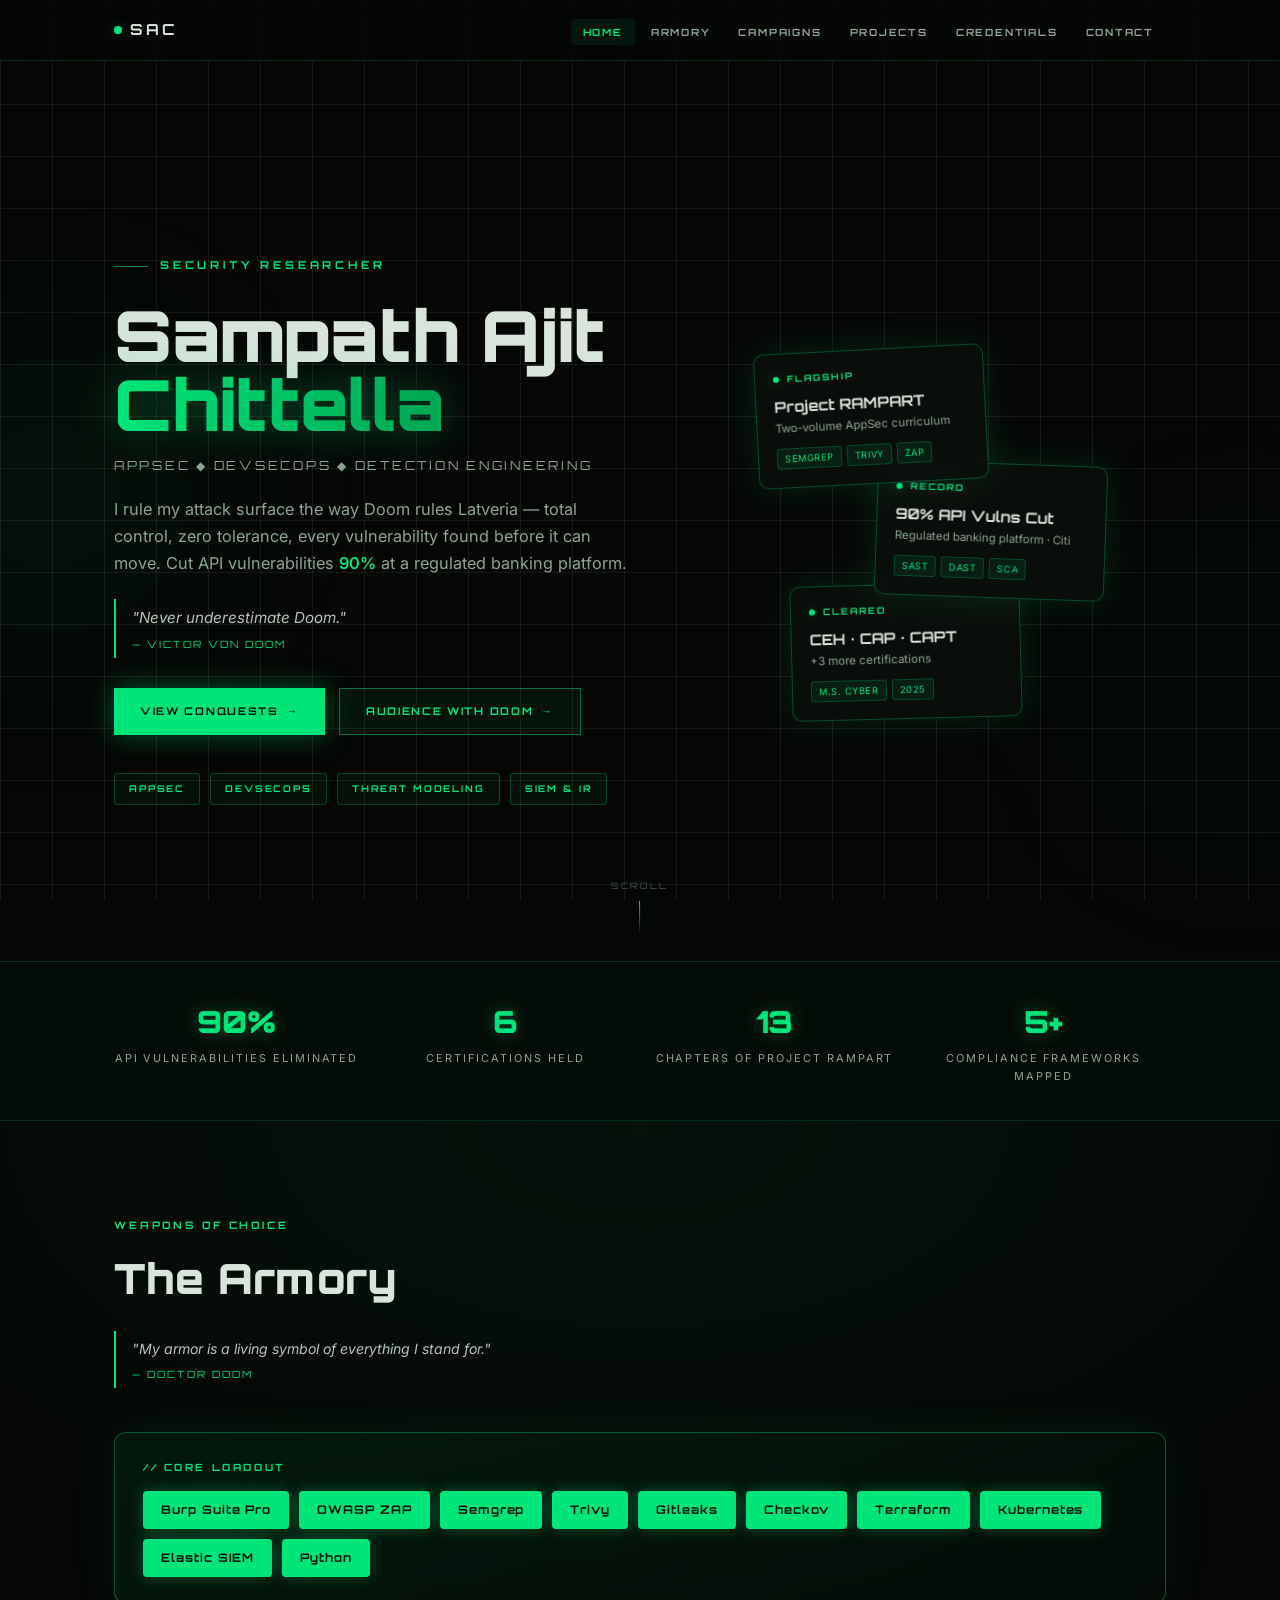
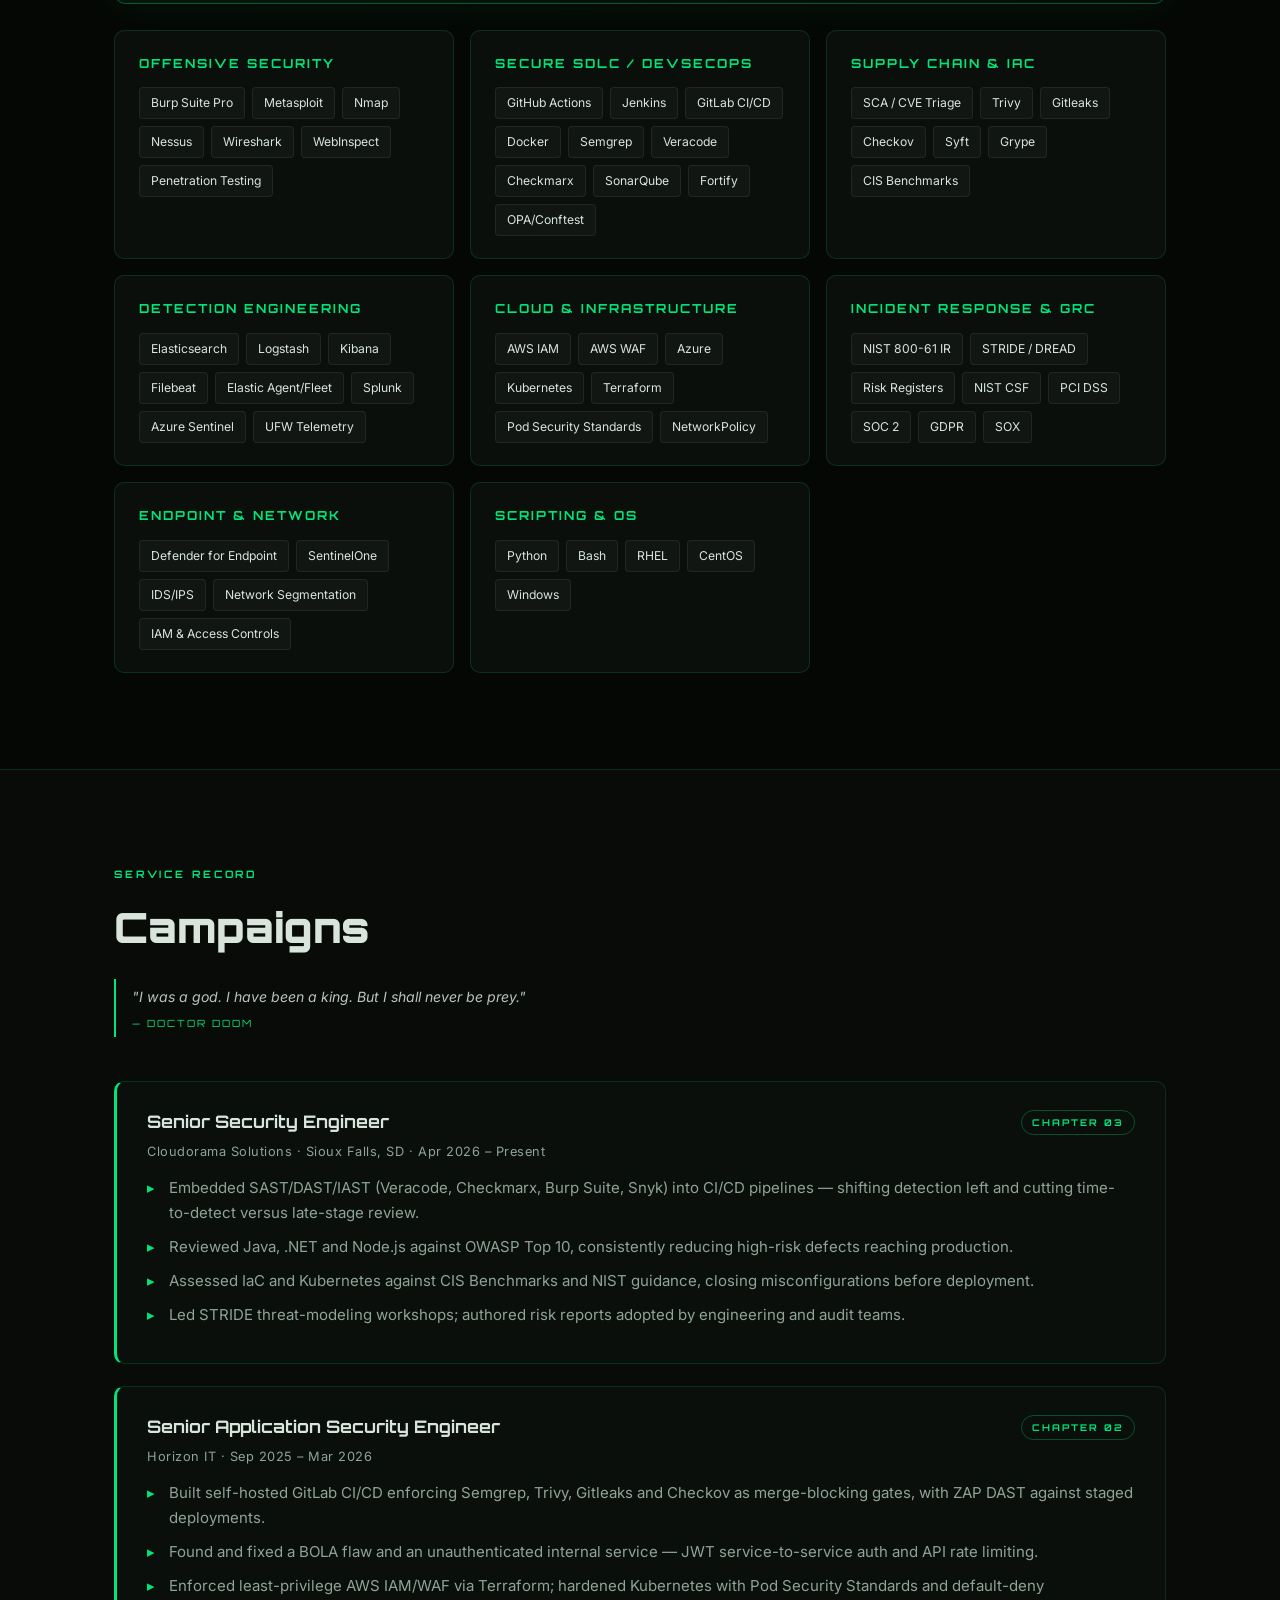
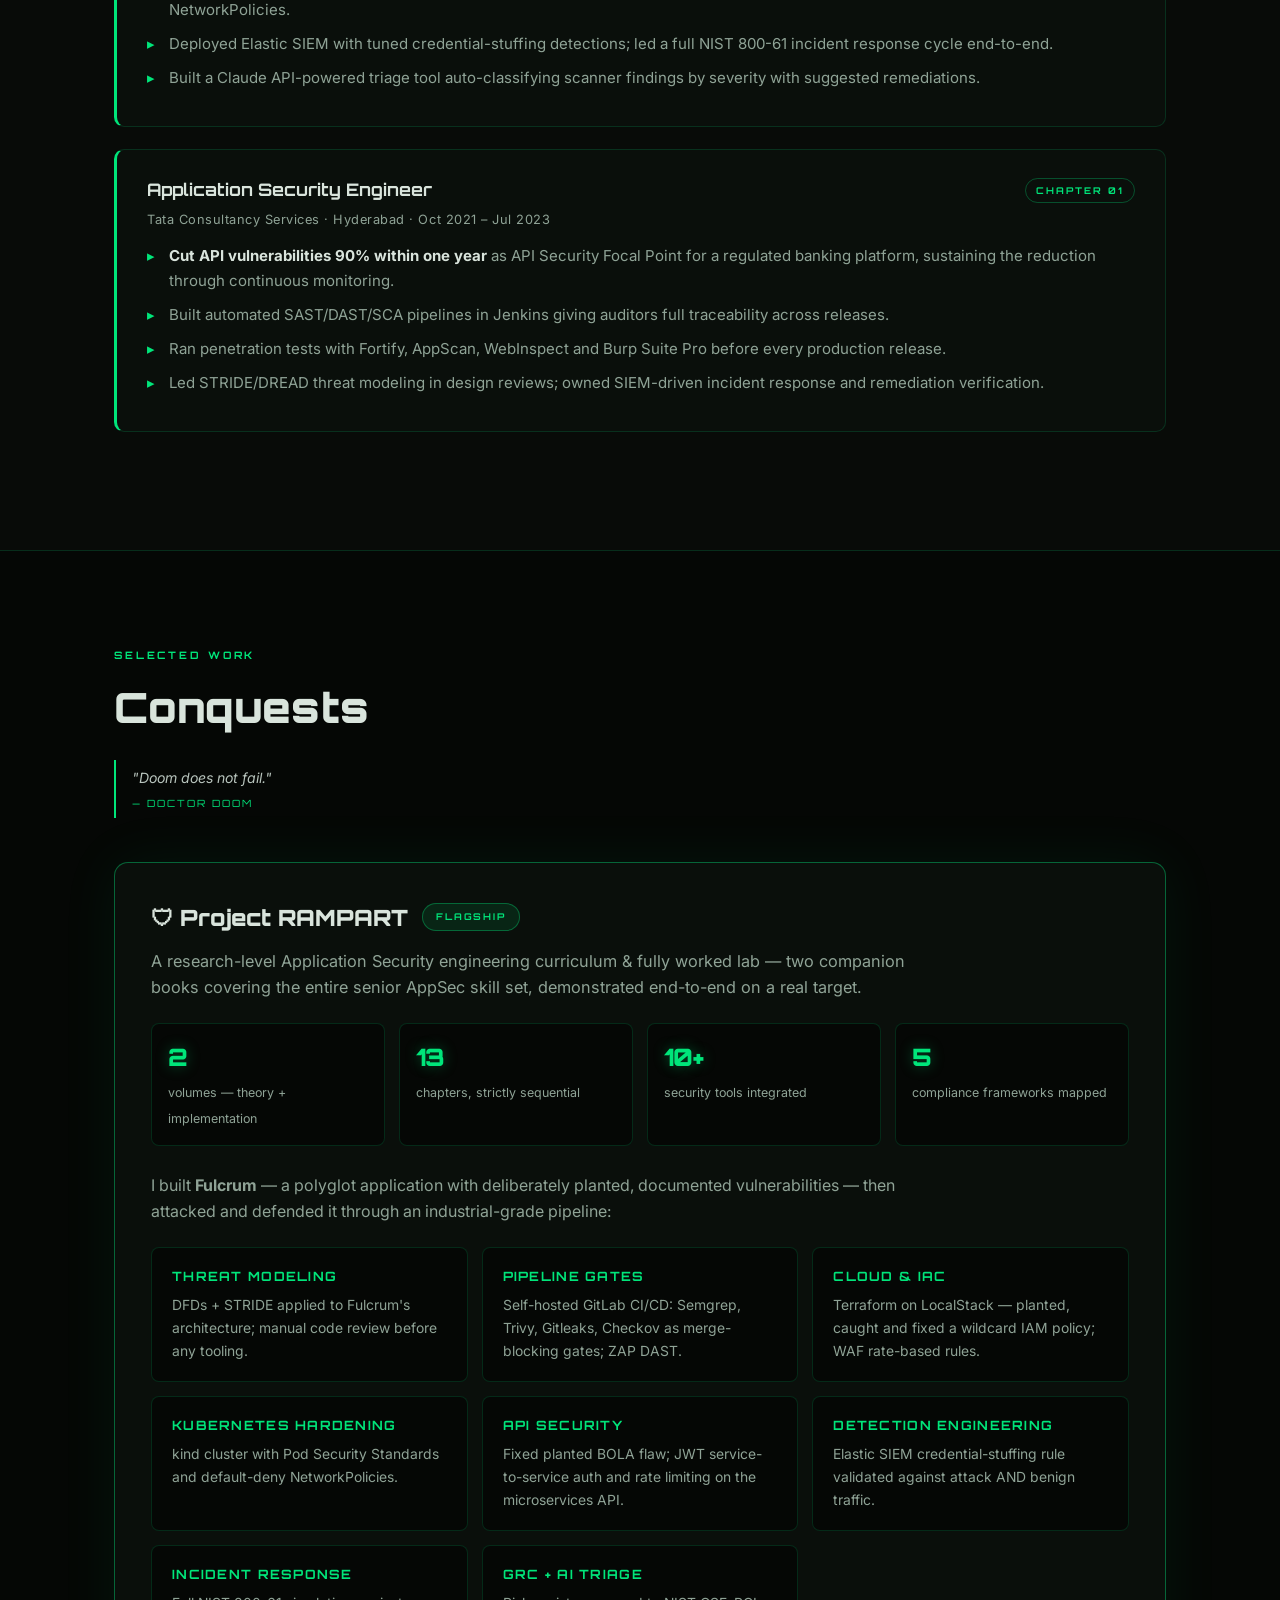
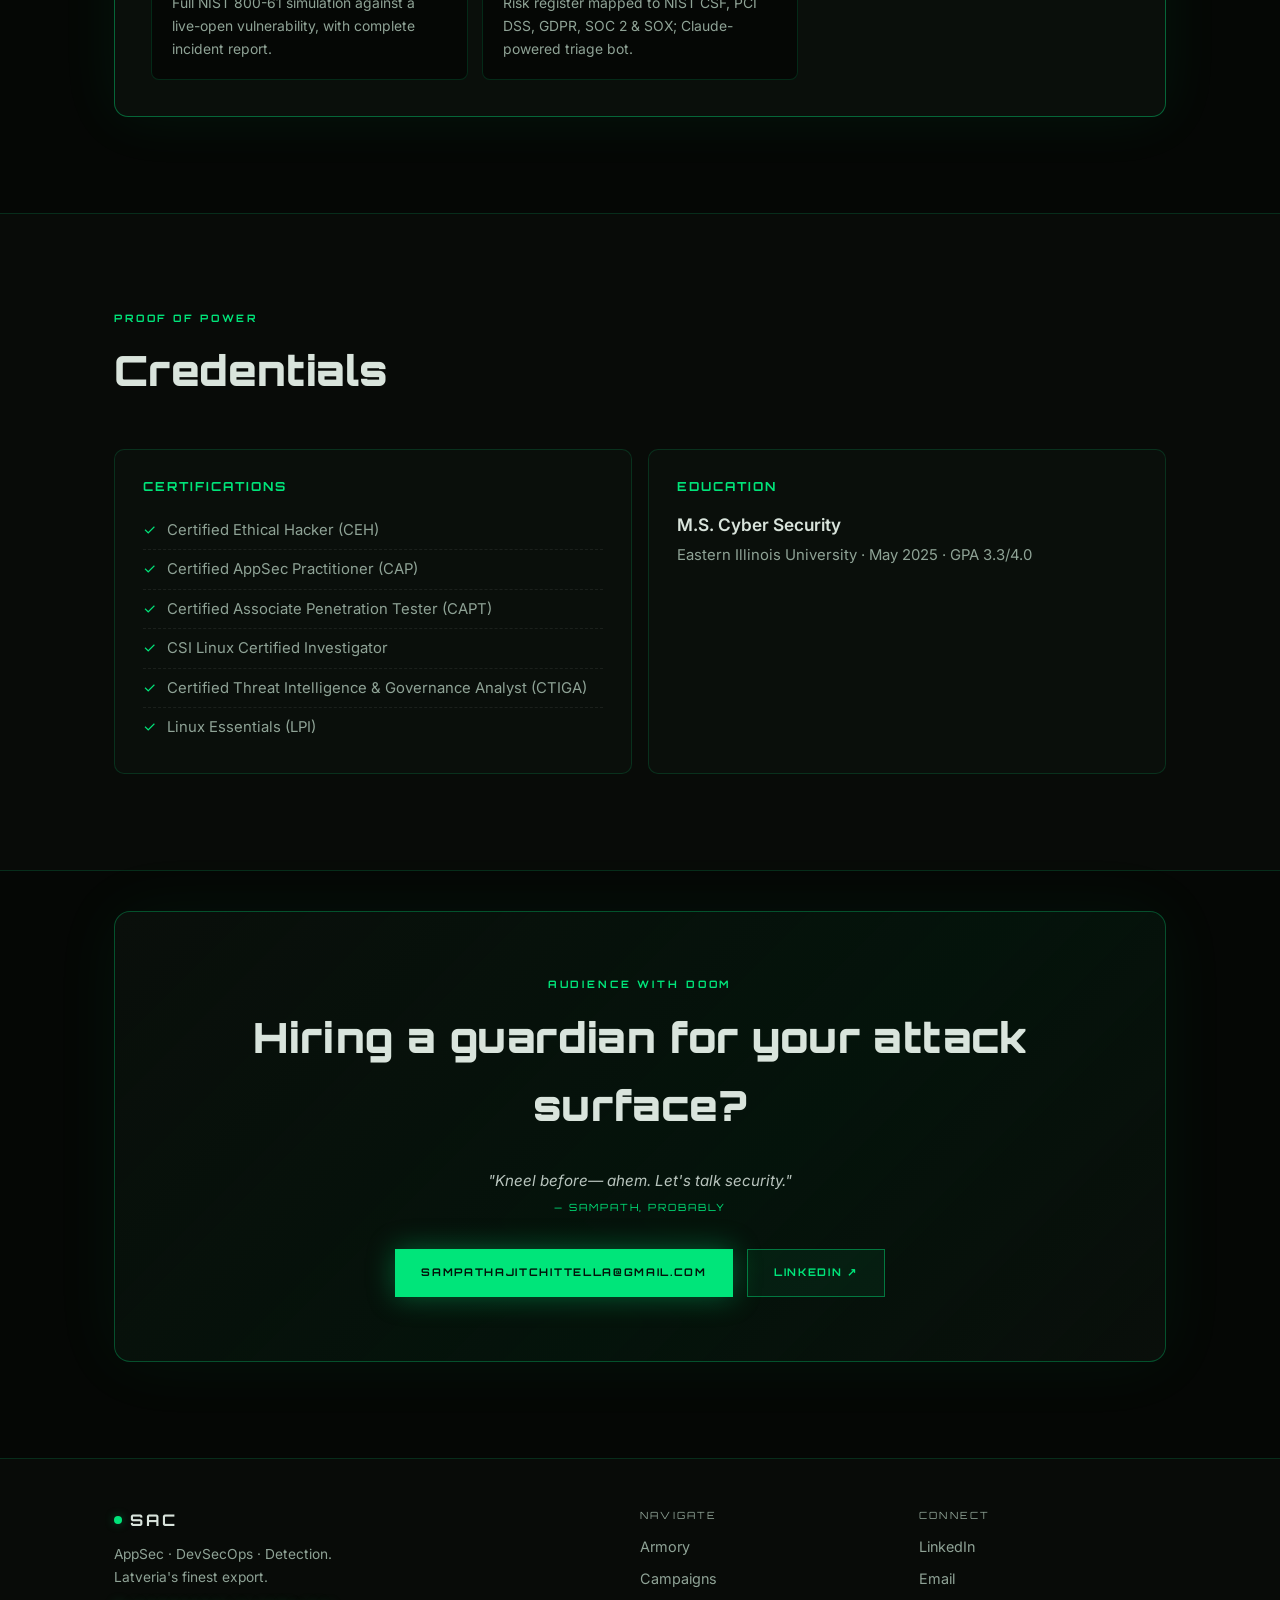
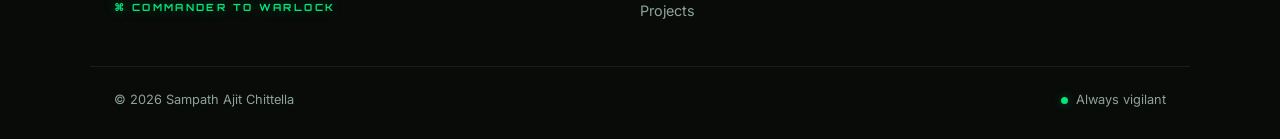
==== commit a099dfbb: "Full name in hero; Commander to Warlock rank in footer" ====
--- a/index.html
+++ b/index.html
@@ -40,7 +40,7 @@
     <div class="hero-copy">
       <div class="kicker-row"><span class="dash"></span><span class="kicker">Security Researcher</span></div>
       <h1 class="hero-name">
-        <span class="name-white">Sampath</span>
+        <span class="name-white">Sampath Ajit</span>
         <span class="name-green">Chittella</span>
       </h1>
       <p class="hero-sub">AppSec ◆ DevSecOps ◆ Detection Engineering</p>
@@ -321,6 +321,7 @@
     <div>
       <p class="foot-brand"><span class="dot"></span>SAC</p>
       <p class="foot-tag">AppSec · DevSecOps · Detection. Latveria's finest export.</p>
+      <p class="foot-rank">⌘ Commander to Warlock</p>
     </div>
     <div>
       <p class="foot-col">Navigate</p>
--- a/style.css
+++ b/style.css
@@ -304,6 +304,12 @@
 .foot-grid { display: grid; grid-template-columns: 2fr 1fr 1fr; gap: 32px; margin-bottom: 36px; }
 .foot-brand { display: flex; align-items: center; gap: 8px; font-family: var(--font-head); font-weight: 700; letter-spacing: .2em; margin-bottom: 10px; }
 .foot-tag { color: var(--muted); font-size: .86rem; max-width: 280px; }
+.foot-rank {
+  margin-top: 10px;
+  font-family: var(--font-head); font-size: .62rem; font-weight: 700;
+  letter-spacing: .24em; text-transform: uppercase; color: var(--green);
+  text-shadow: 0 0 12px var(--glow);
+}
 .foot-col { font-family: var(--font-head); font-size: .62rem; letter-spacing: .22em; text-transform: uppercase; color: var(--muted); margin-bottom: 12px; }
 footer a { display: block; color: var(--muted); text-decoration: none; font-size: .9rem; margin-bottom: 8px; transition: color .2s; }
 footer a:hover { color: var(--green); }
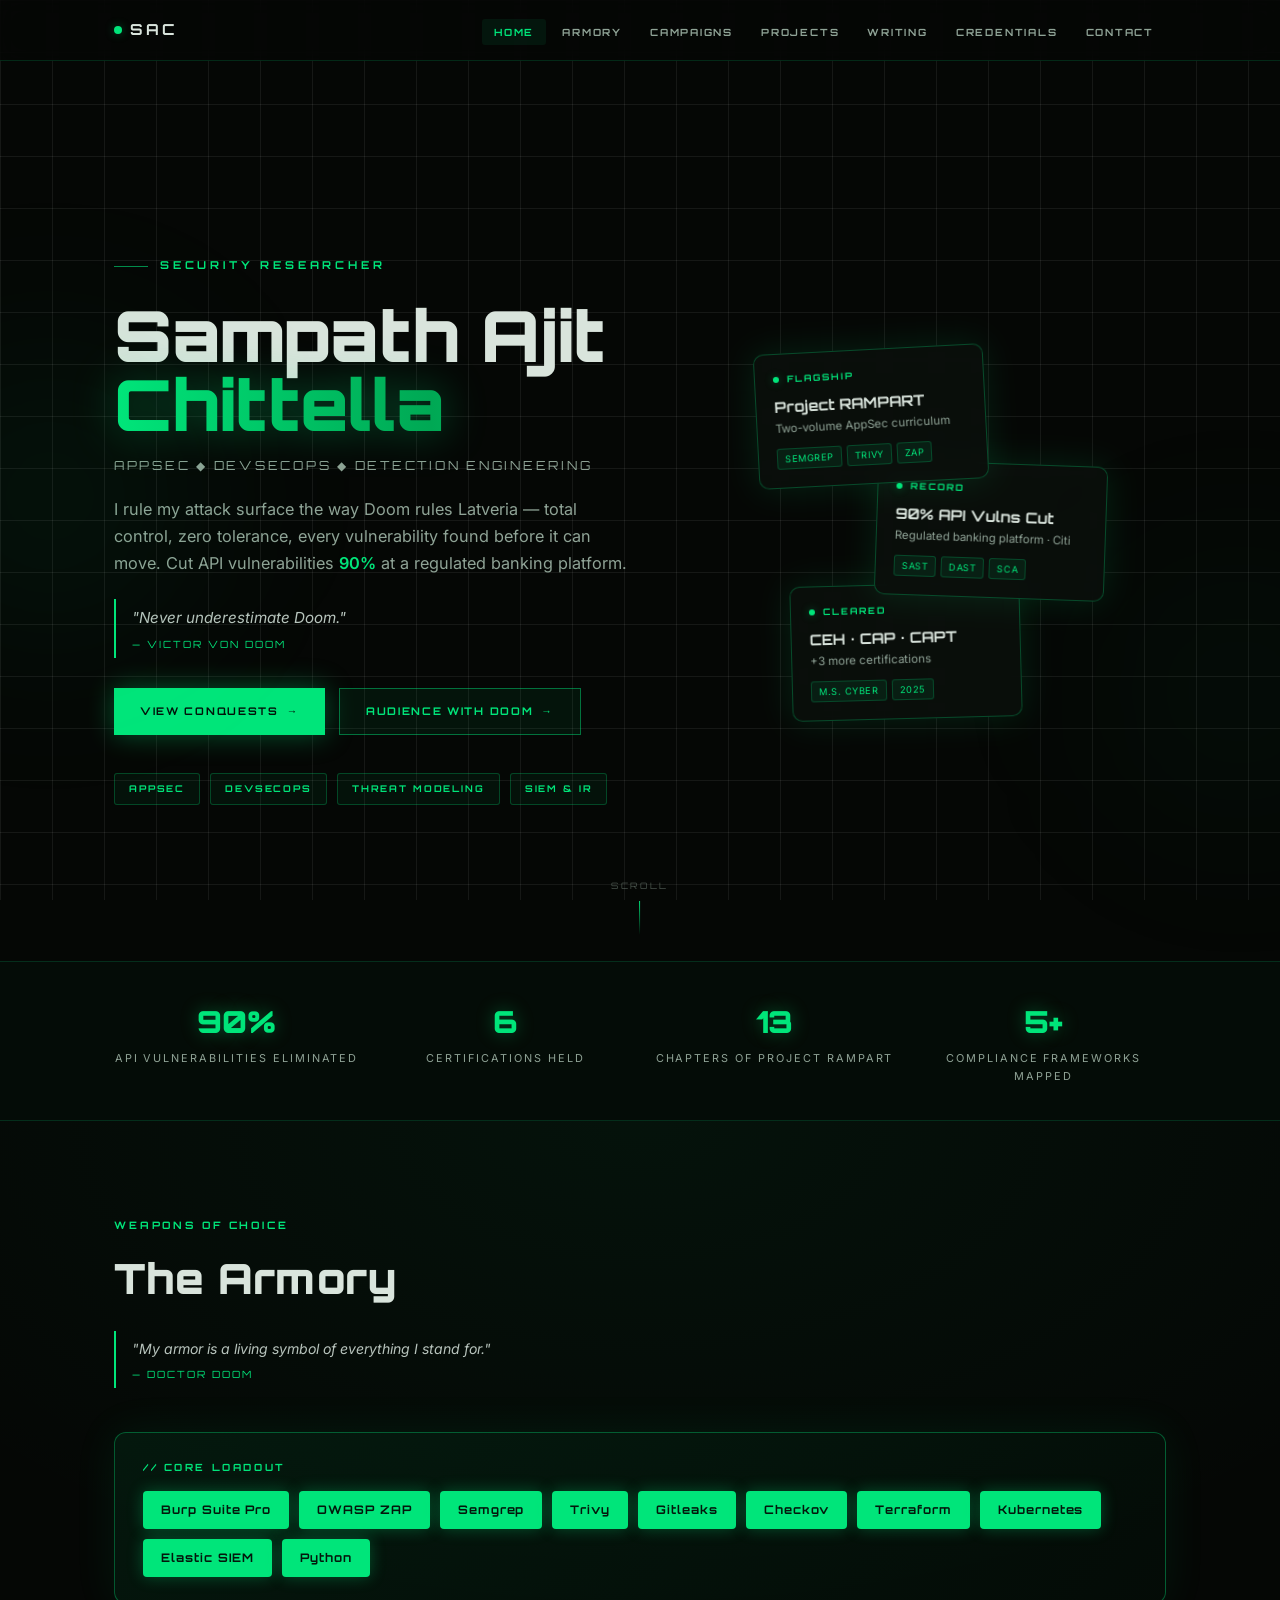
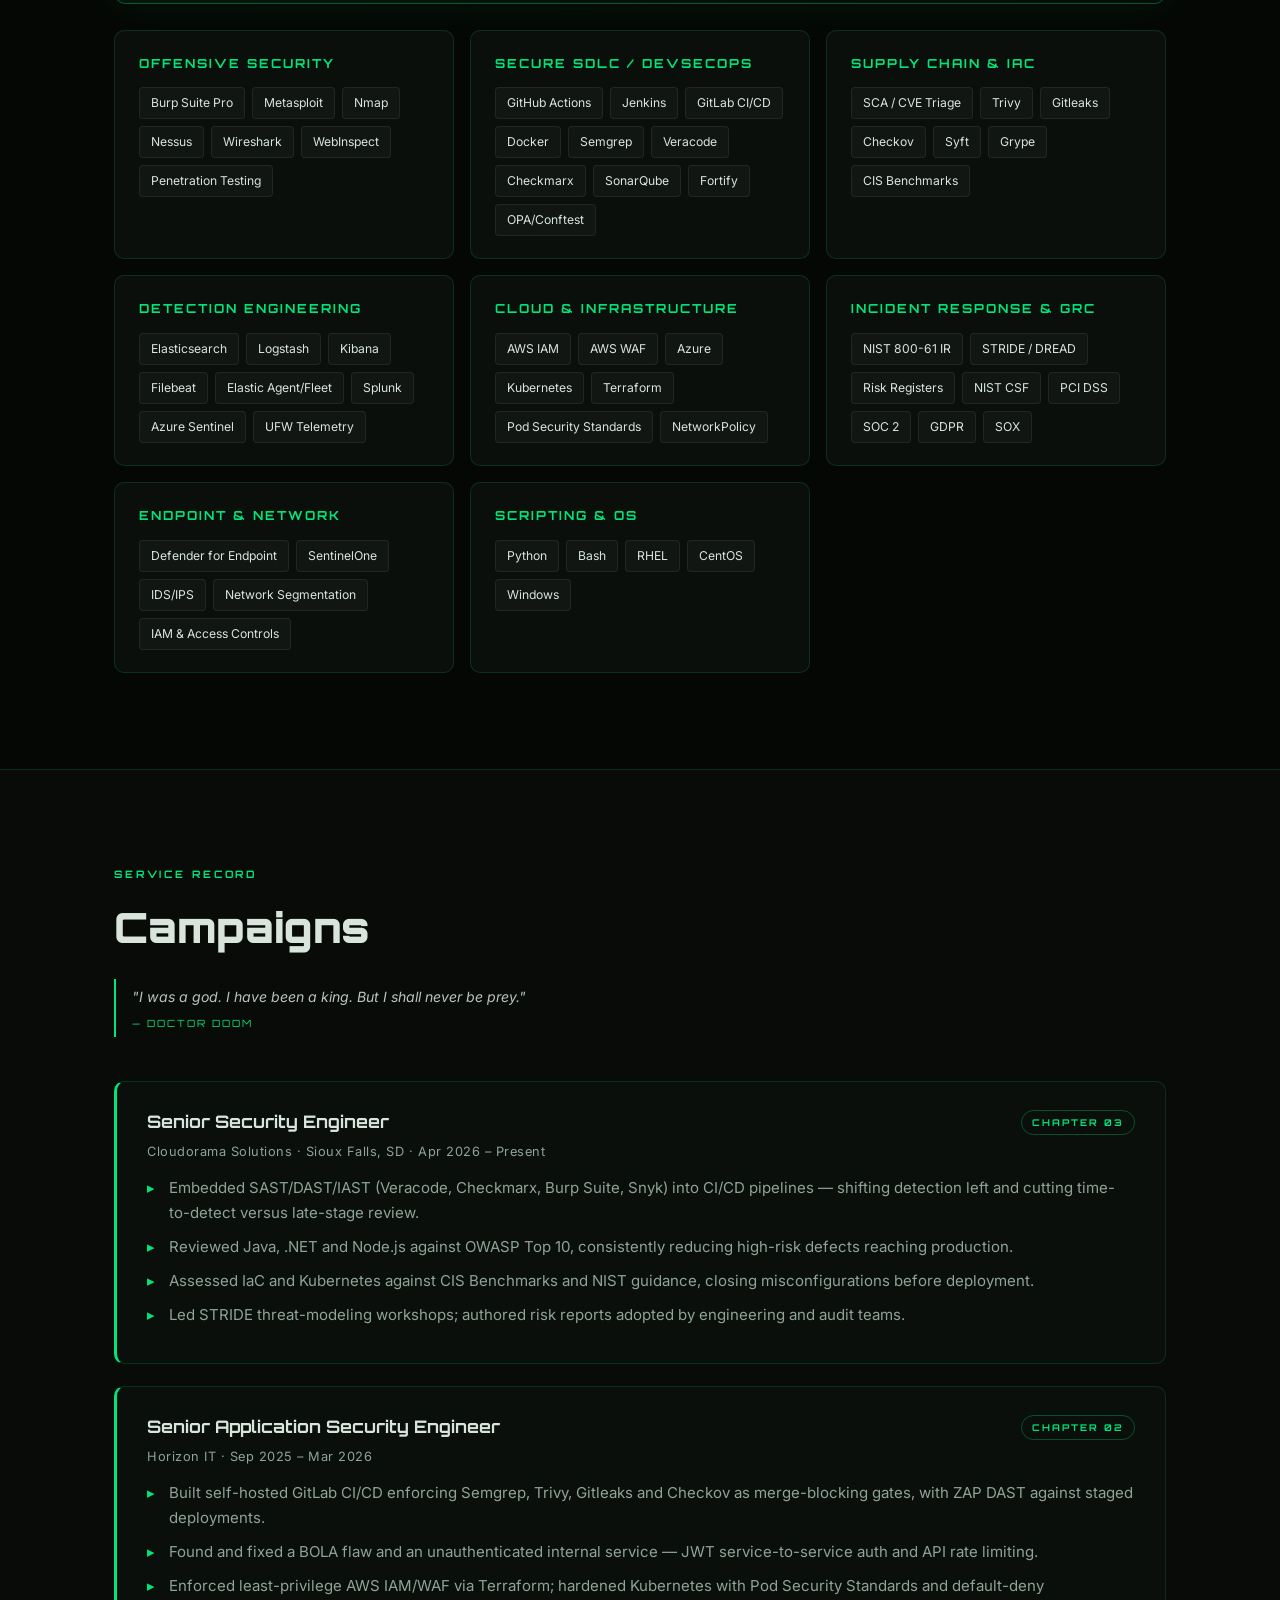
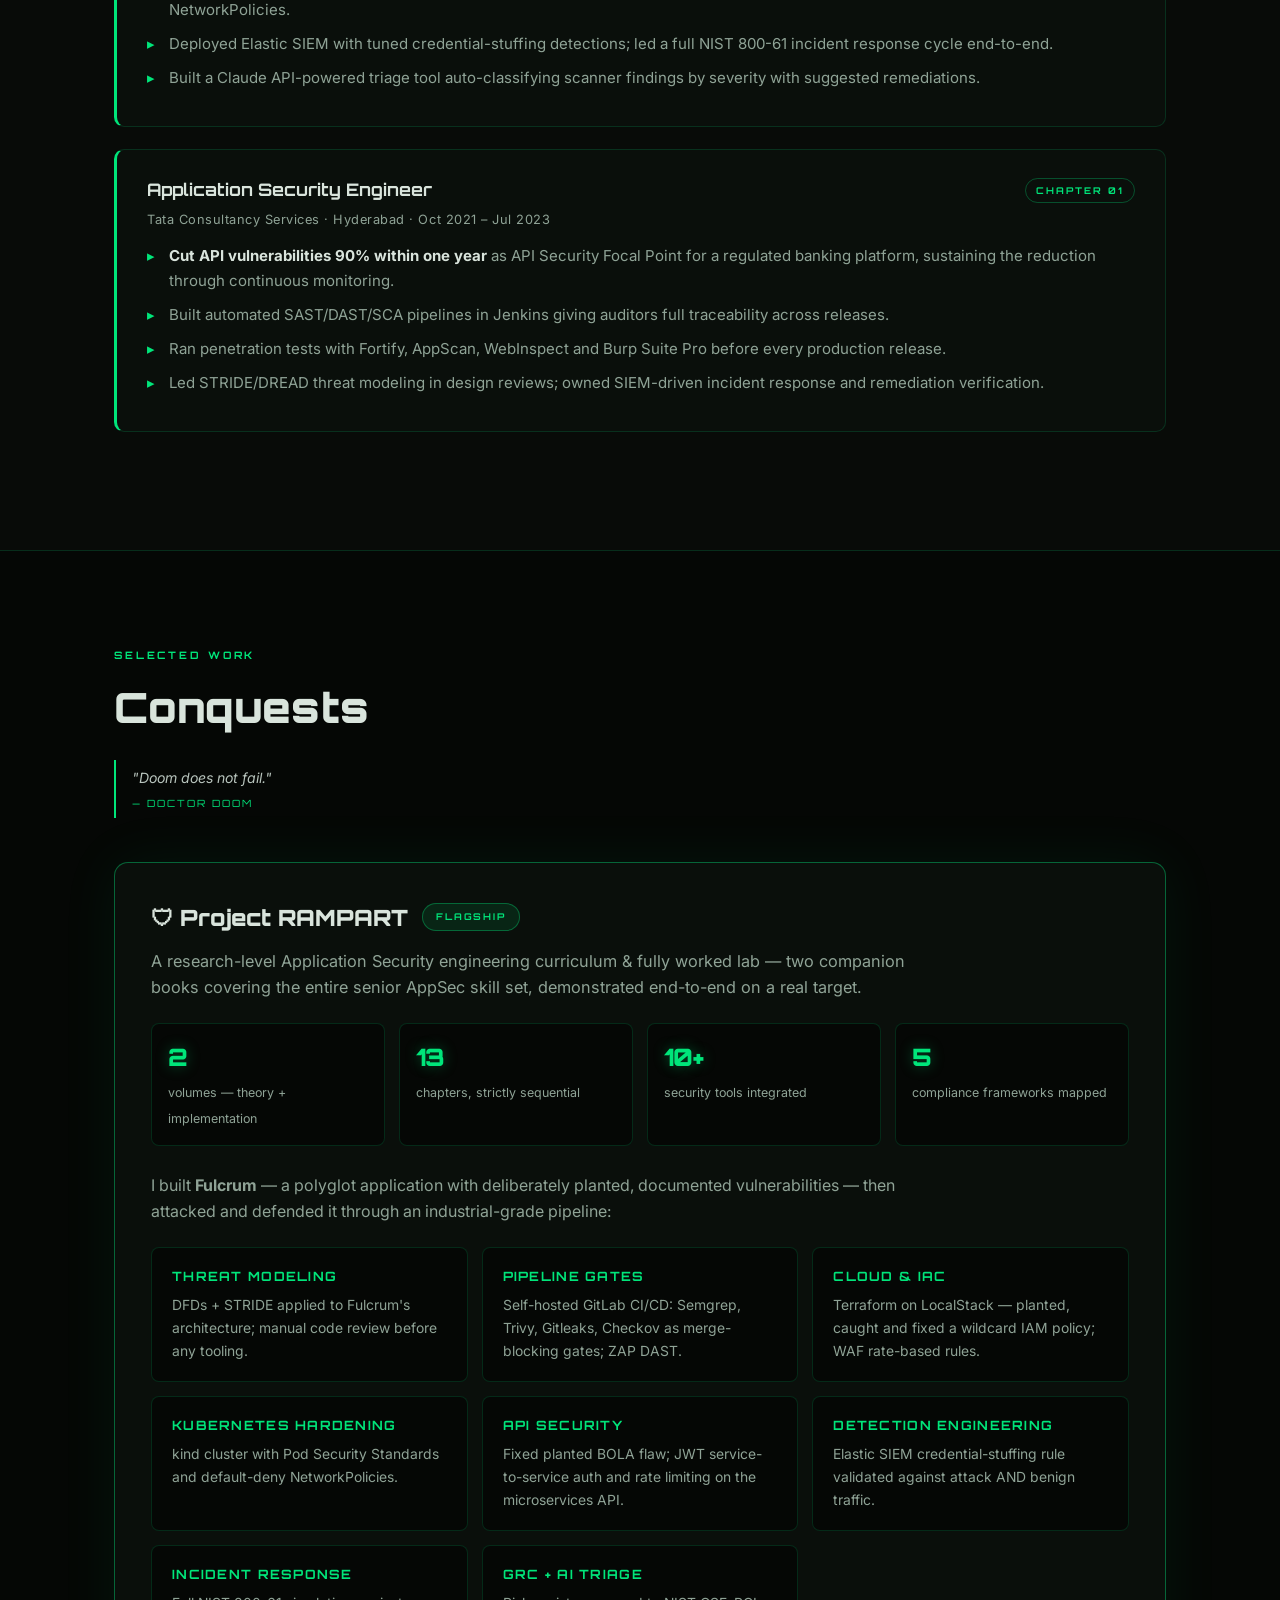
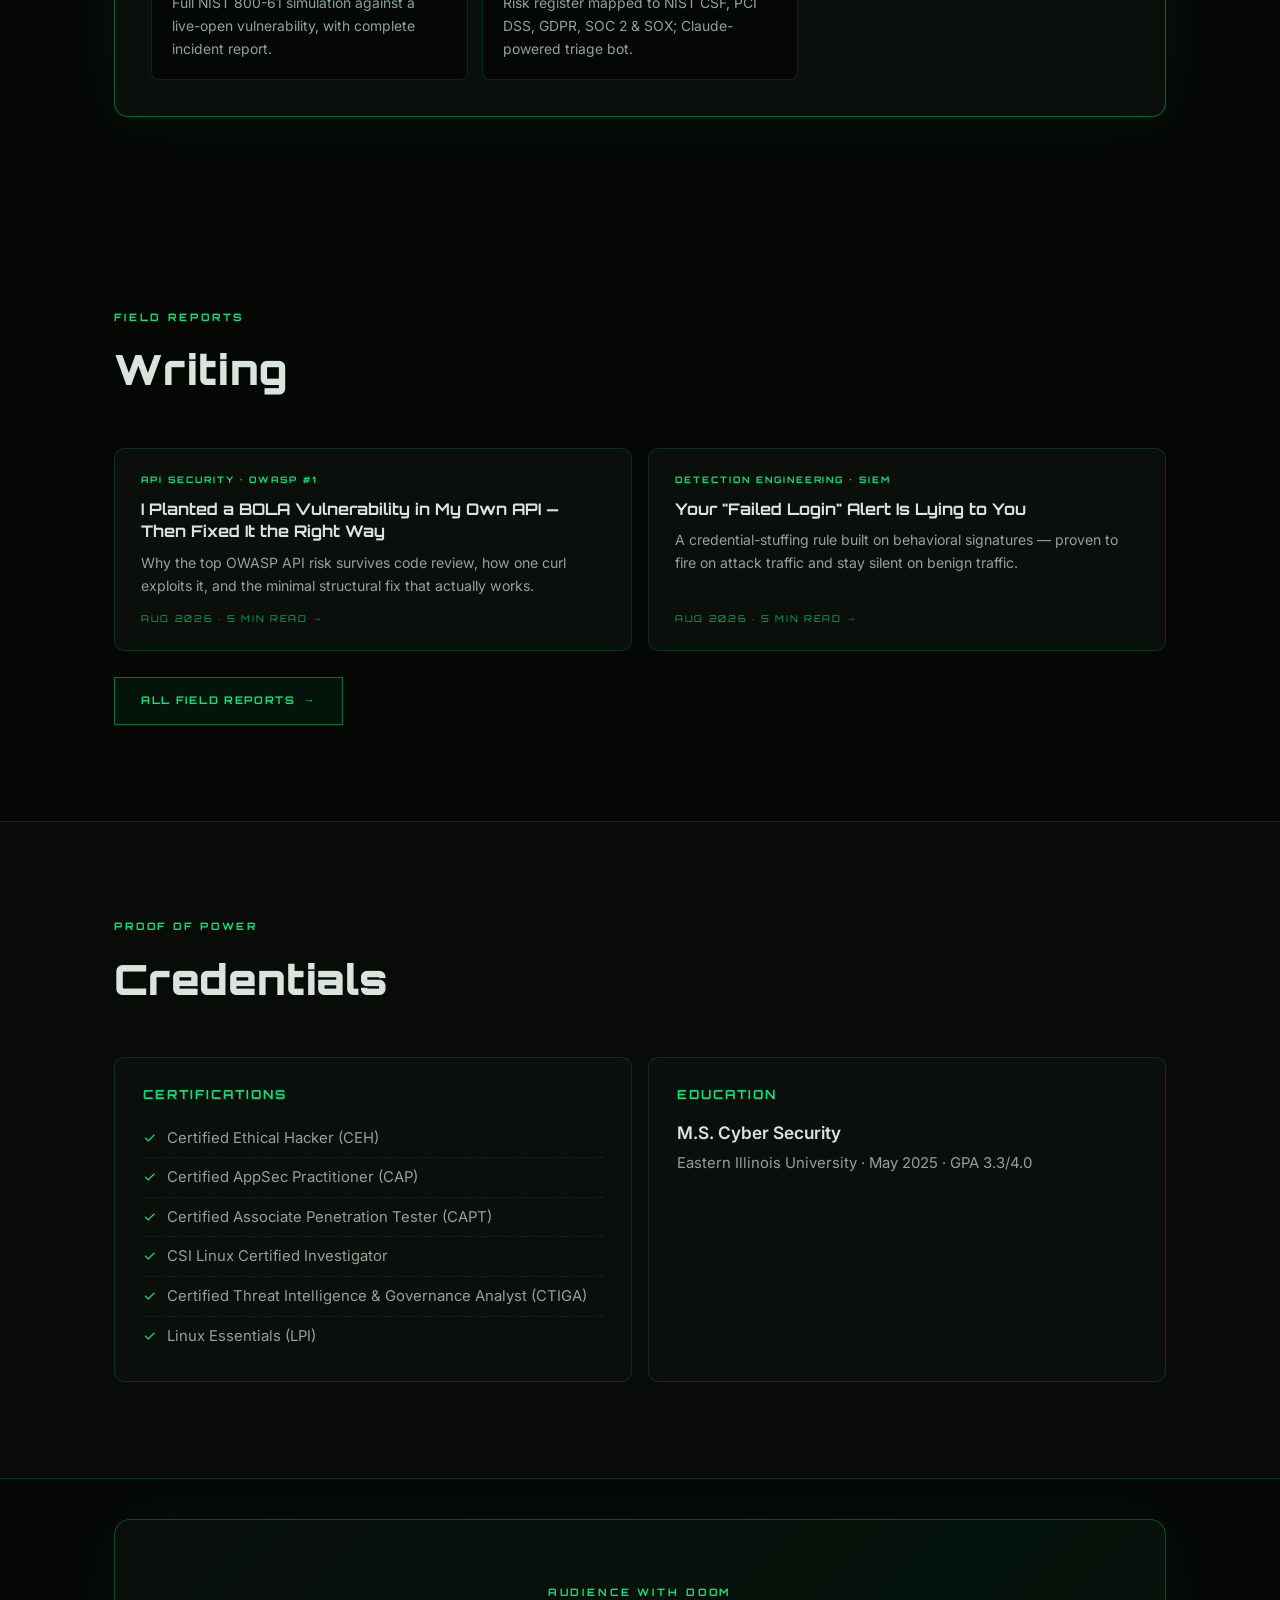
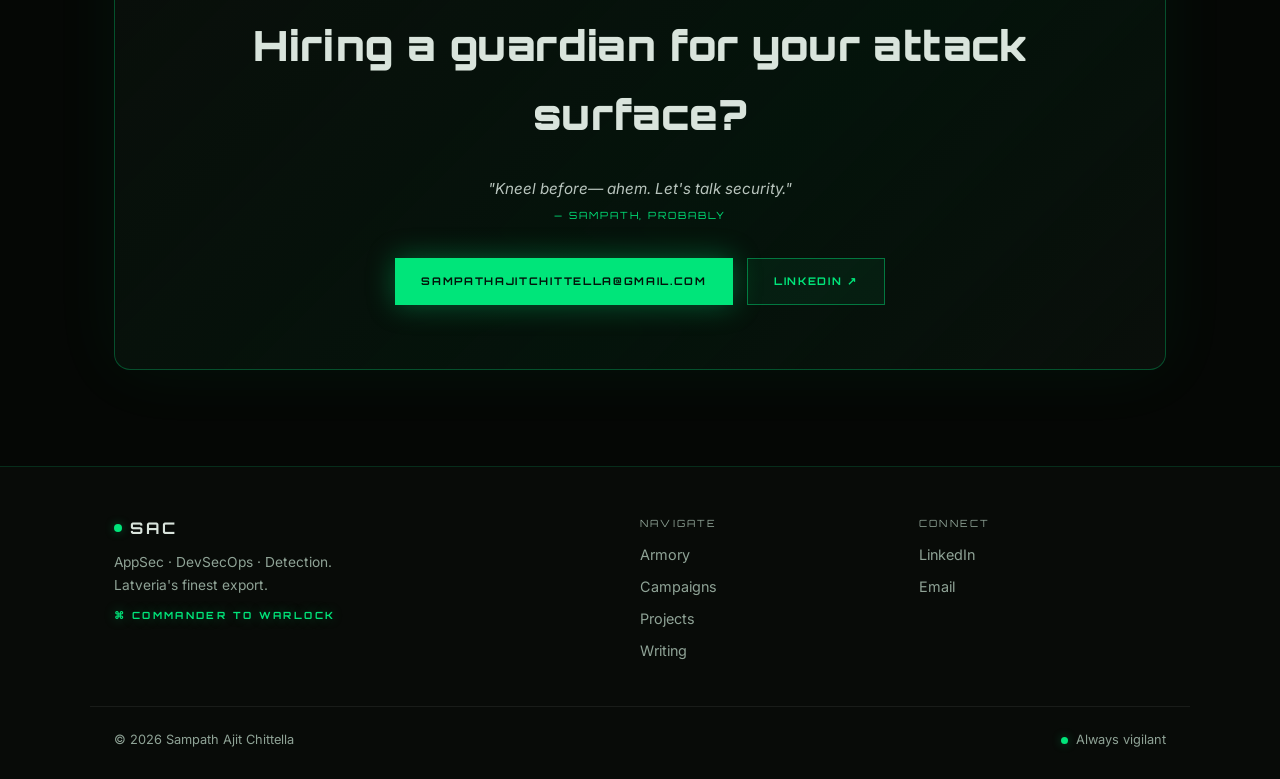
==== commit 37bc422a: "Blog section: 2 field reports + homepage Writing section" ====
--- a/index.html
+++ b/index.html
@@ -24,6 +24,7 @@
       <li><a href="#armory">Armory</a></li>
       <li><a href="#campaigns">Campaigns</a></li>
       <li><a href="#projects">Projects</a></li>
+      <li><a href="blog/">Writing</a></li>
       <li><a href="#credentials">Credentials</a></li>
       <li><a href="#contact">Contact</a></li>
     </ul>
@@ -271,6 +272,31 @@
   </div>
 </section>
 
+<!-- ===== WRITING ===== -->
+<section id="writing" class="section">
+  <div class="container">
+    <div class="sec-head">
+      <p class="sec-kicker">Field Reports</p>
+      <h2>Writing</h2>
+    </div>
+    <div class="writing-grid">
+      <a class="blog-card" href="blog/bola-own-api.html">
+        <span class="fc-label">API Security · OWASP #1</span>
+        <h3>I Planted a BOLA Vulnerability in My Own API — Then Fixed It the Right Way</h3>
+        <p>Why the top OWASP API risk survives code review, how one curl exploits it, and the minimal structural fix that actually works.</p>
+        <span class="blog-meta">Aug 2026 · 5 min read →</span>
+      </a>
+      <a class="blog-card" href="blog/credential-stuffing-detection.html">
+        <span class="fc-label">Detection Engineering · SIEM</span>
+        <h3>Your "Failed Login" Alert Is Lying to You</h3>
+        <p>A credential-stuffing rule built on behavioral signatures — proven to fire on attack traffic and stay silent on benign traffic.</p>
+        <span class="blog-meta">Aug 2026 · 5 min read →</span>
+      </a>
+    </div>
+    <a class="btn btn-line" href="blog/">All Field Reports <span class="arr">→</span></a>
+  </div>
+</section>
+
 <!-- ===== CREDENTIALS ===== -->
 <section id="credentials" class="section section-alt">
   <div class="container">
@@ -328,6 +354,7 @@
       <a href="#armory">Armory</a>
       <a href="#campaigns">Campaigns</a>
       <a href="#projects">Projects</a>
+      <a href="blog/">Writing</a>
     </div>
     <div>
       <p class="foot-col">Connect</p>
--- a/style.css
+++ b/style.css
@@ -319,8 +319,63 @@
 .pulse-dot { width: 7px; height: 7px; border-radius: 50%; background: var(--green); box-shadow: 0 0 10px var(--glow); animation: pulse 2s infinite; }
 @keyframes pulse { 0%,100% { opacity: 1; } 50% { opacity: .35; } }
 
+/* ===== BLOG ===== */
+.writing-grid { display: grid; grid-template-columns: repeat(auto-fit, minmax(300px, 1fr)); gap: 16px; margin-bottom: 26px; }
+.blog-card {
+  display: flex; flex-direction: column;
+  background: var(--panel); border: 1px solid var(--line);
+  border-radius: 10px; padding: 24px 26px; text-decoration: none;
+  transition: border-color .25s, box-shadow .25s, transform .25s;
+}
+.blog-card:hover { border-color: rgba(0,229,122,.5); box-shadow: 0 0 30px rgba(0,229,122,.12); transform: translateY(-3px); }
+.blog-card .fc-label { margin-bottom: 10px; }
+.blog-card h3 { font-family: var(--font-head); font-size: 1rem; font-weight: 700; color: var(--text); line-height: 1.4; margin-bottom: 8px; transition: color .2s; }
+.blog-card:hover h3 { color: var(--green); }
+.blog-card p { color: var(--muted); font-size: .88rem; margin-bottom: 14px; }
+.blog-meta { margin-top: auto; font-family: var(--font-head); font-size: .58rem; letter-spacing: .18em; text-transform: uppercase; color: var(--green); opacity: .75; }
+
+/* article pages */
+.post-hero { padding: 130px 0 44px; border-bottom: 1px solid var(--line); text-align: center; }
+.post-hero .kicker-row { justify-content: center; }
+.post-hero h1 { font-family: var(--font-head); font-size: clamp(1.5rem, 3.6vw, 2.3rem); font-weight: 900; line-height: 1.25; max-width: 860px; margin: 0 auto 16px; }
+.post-hero .post-sub { color: var(--muted); max-width: 680px; margin: 0 auto; font-size: 1rem; }
+.post-meta { display: flex; justify-content: center; gap: 18px; margin-top: 22px; font-family: var(--font-head); font-size: .6rem; letter-spacing: .2em; text-transform: uppercase; color: var(--green); }
+
+.prose { max-width: 780px; margin: 0 auto; padding: 56px 24px 80px; }
+.prose h2 { font-size: 1.35rem; margin: 44px 0 16px; }
+.prose h2::before { content: "// "; color: var(--green); }
+.prose h3 { font-family: var(--font-head); font-size: 1.02rem; margin: 32px 0 12px; color: var(--silver); }
+.prose p { color: var(--muted); margin-bottom: 16px; font-size: .98rem; }
+.prose ul { margin: 0 0 16px 22px; color: var(--muted); font-size: .96rem; }
+.prose ul li { margin-bottom: 7px; }
+.prose strong { color: var(--text); }
+.prose em { color: var(--silver); }
+.prose a { color: var(--green); text-decoration: none; border-bottom: 1px dashed rgba(0,229,122,.4); }
+.prose a:hover { border-bottom-style: solid; }
+.prose blockquote {
+  border-left: 2px solid var(--green); padding: 8px 0 8px 18px;
+  margin: 0 0 16px; color: var(--silver); font-style: italic;
+}
+.prose pre {
+  background: #020503; border: 1px solid var(--line);
+  border-radius: 8px; padding: 18px 20px; overflow-x: auto;
+  margin: 0 0 18px; line-height: 1.55;
+}
+.prose pre code { font-family: "SF Mono", Menlo, Consolas, monospace; font-size: .82rem; color: #a8d5b8; }
+.prose code { font-family: "SF Mono", Menlo, Consolas, monospace; font-size: .84em; color: var(--green); background: rgba(0,229,122,.08); padding: 2px 6px; border-radius: 3px; }
+.prose pre code { background: none; padding: 0; }
+.prose table { width: 100%; border-collapse: collapse; margin: 0 0 18px; font-size: .88rem; }
+.prose th { font-family: var(--font-head); font-size: .62rem; letter-spacing: .14em; text-transform: uppercase; color: var(--green); text-align: left; padding: 10px 12px; border-bottom: 1px solid rgba(0,229,122,.35); }
+.prose td { color: var(--muted); padding: 9px 12px; border-bottom: 1px solid var(--line-soft); }
+.prose td:first-child { color: var(--text); }
+.back-link {
+  display: inline-block; margin: 34px auto 0; padding: 0 4px;
+  font-family: var(--font-head); font-size: .64rem; font-weight: 700;
+  letter-spacing: .18em; text-transform: uppercase; color: var(--green); text-decoration: none;
+}
+.back-link:hover { text-shadow: 0 0 12px var(--glow); }
+
 @media (max-width: 720px) {
-  .foot-grid { grid-template-columns: 1fr; }
   .section { padding: 64px 0; }
   .project-card { padding: 24px 20px; }
   .job { padding: 20px 18px; }
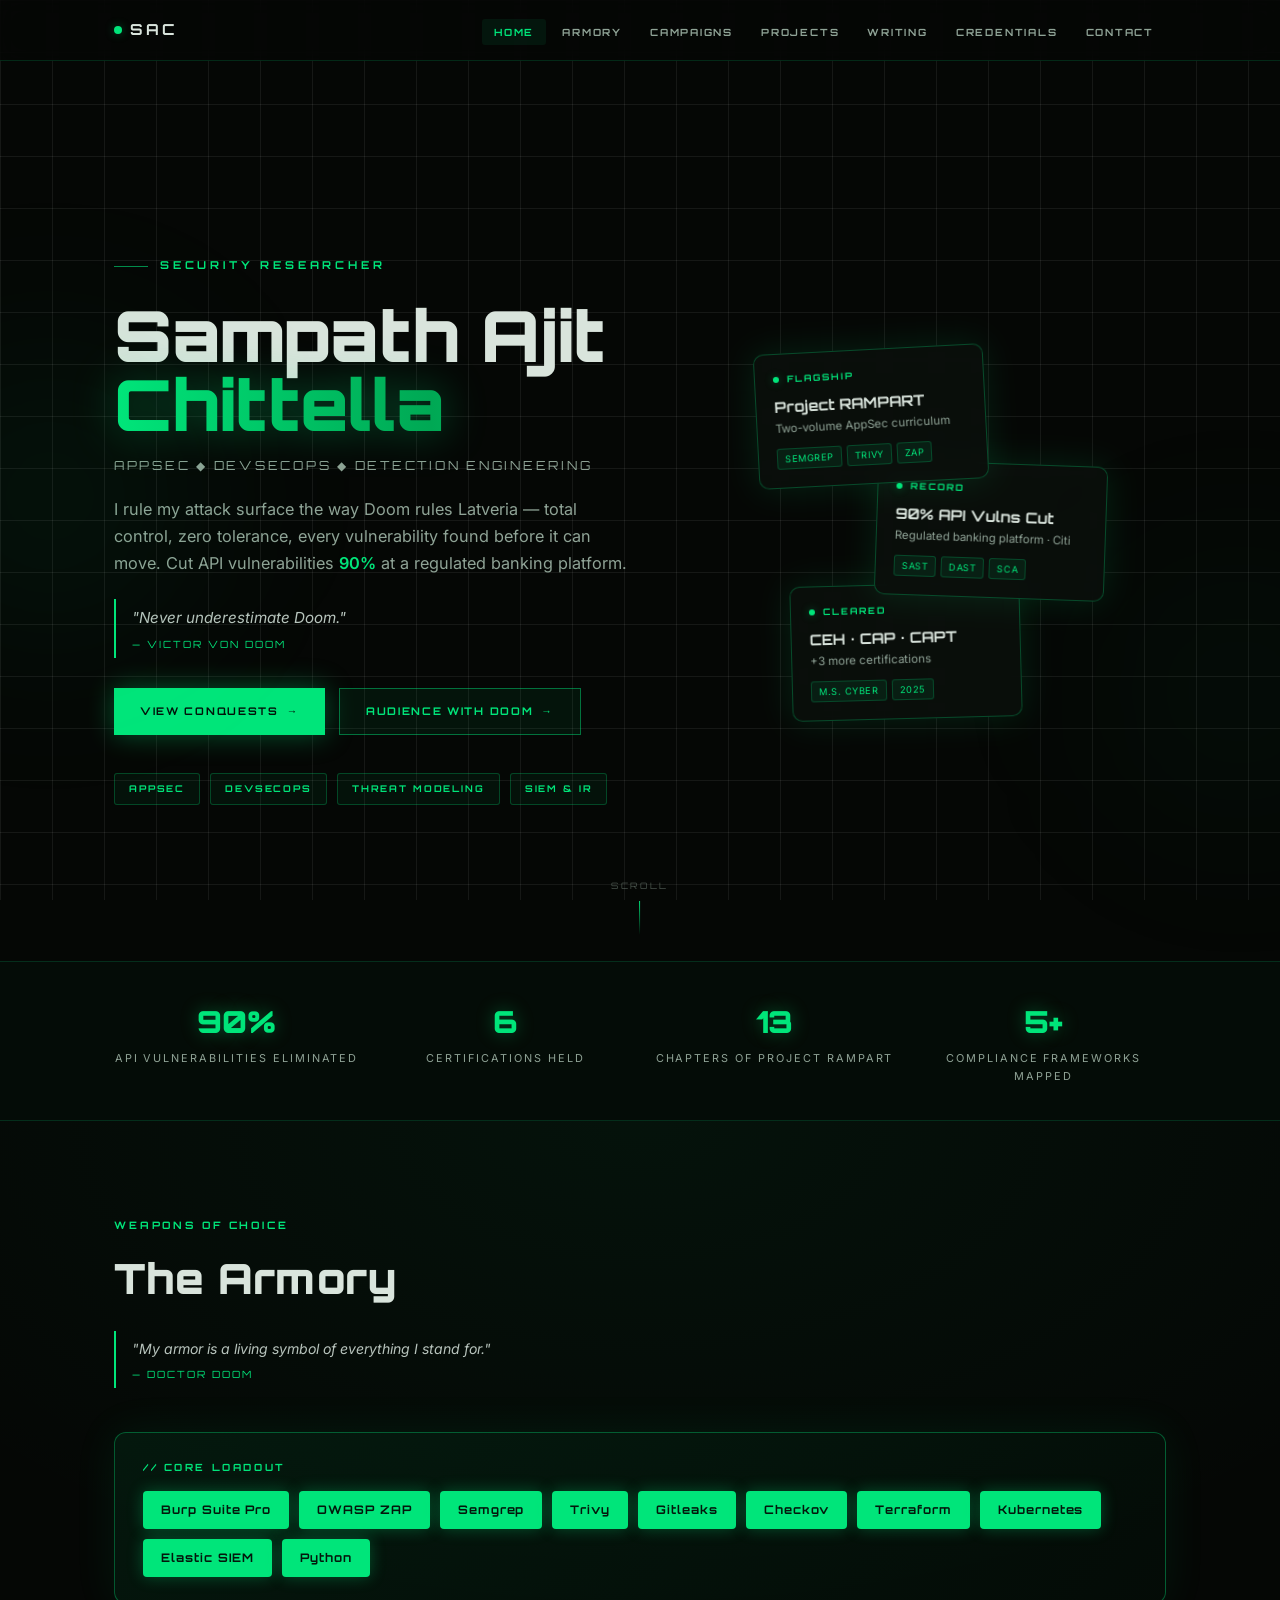
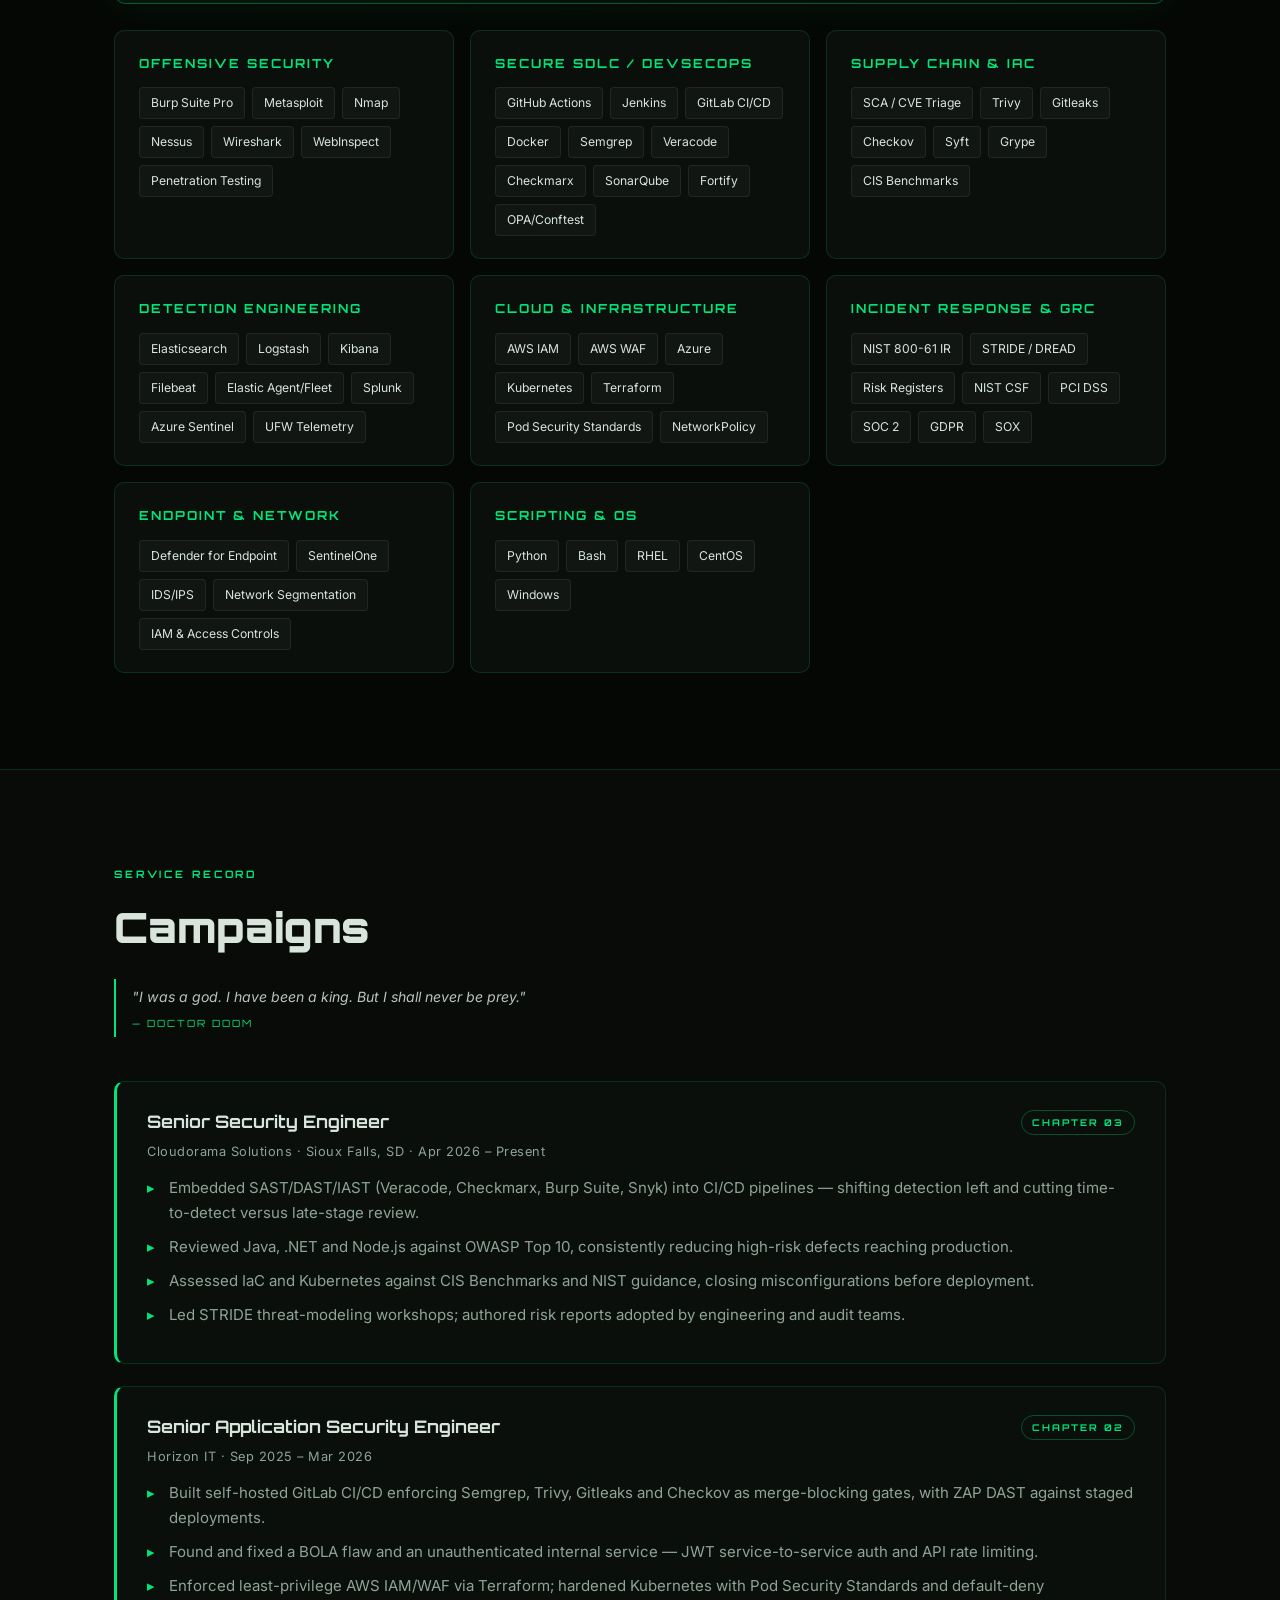
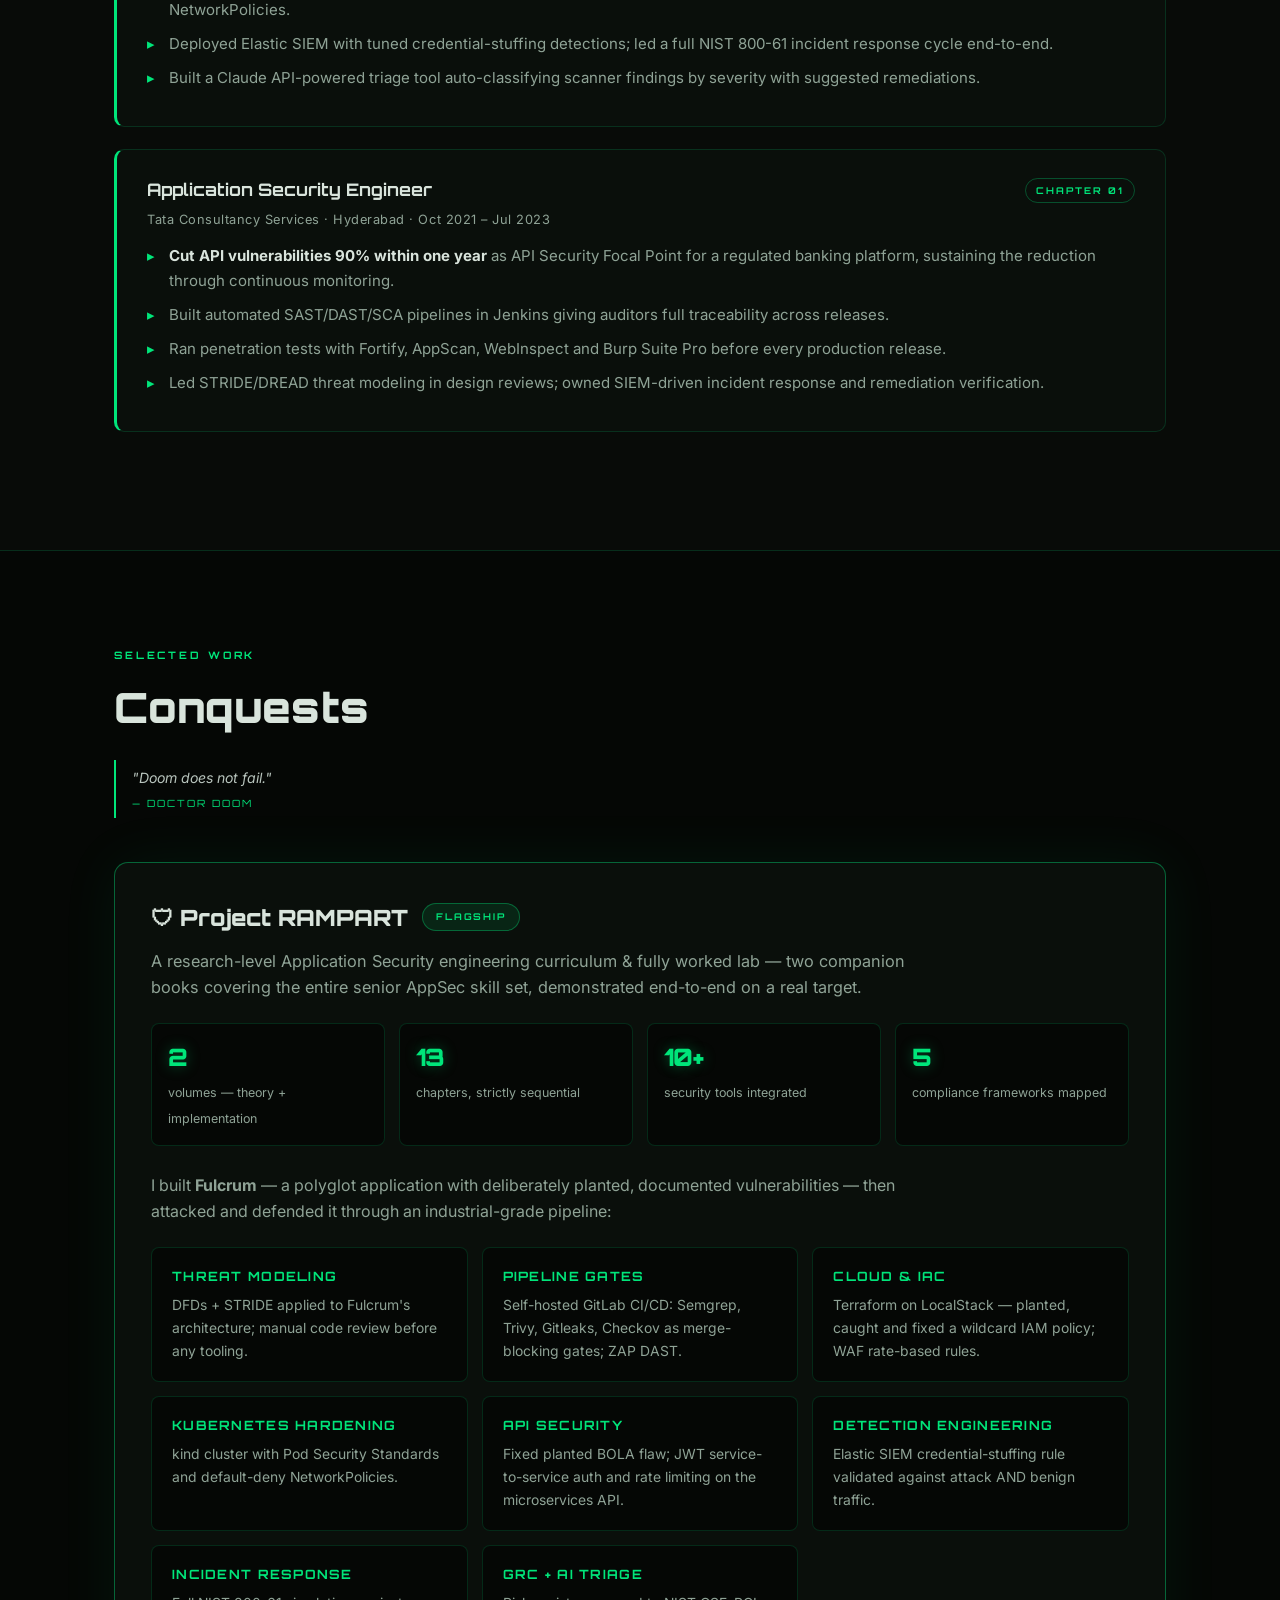
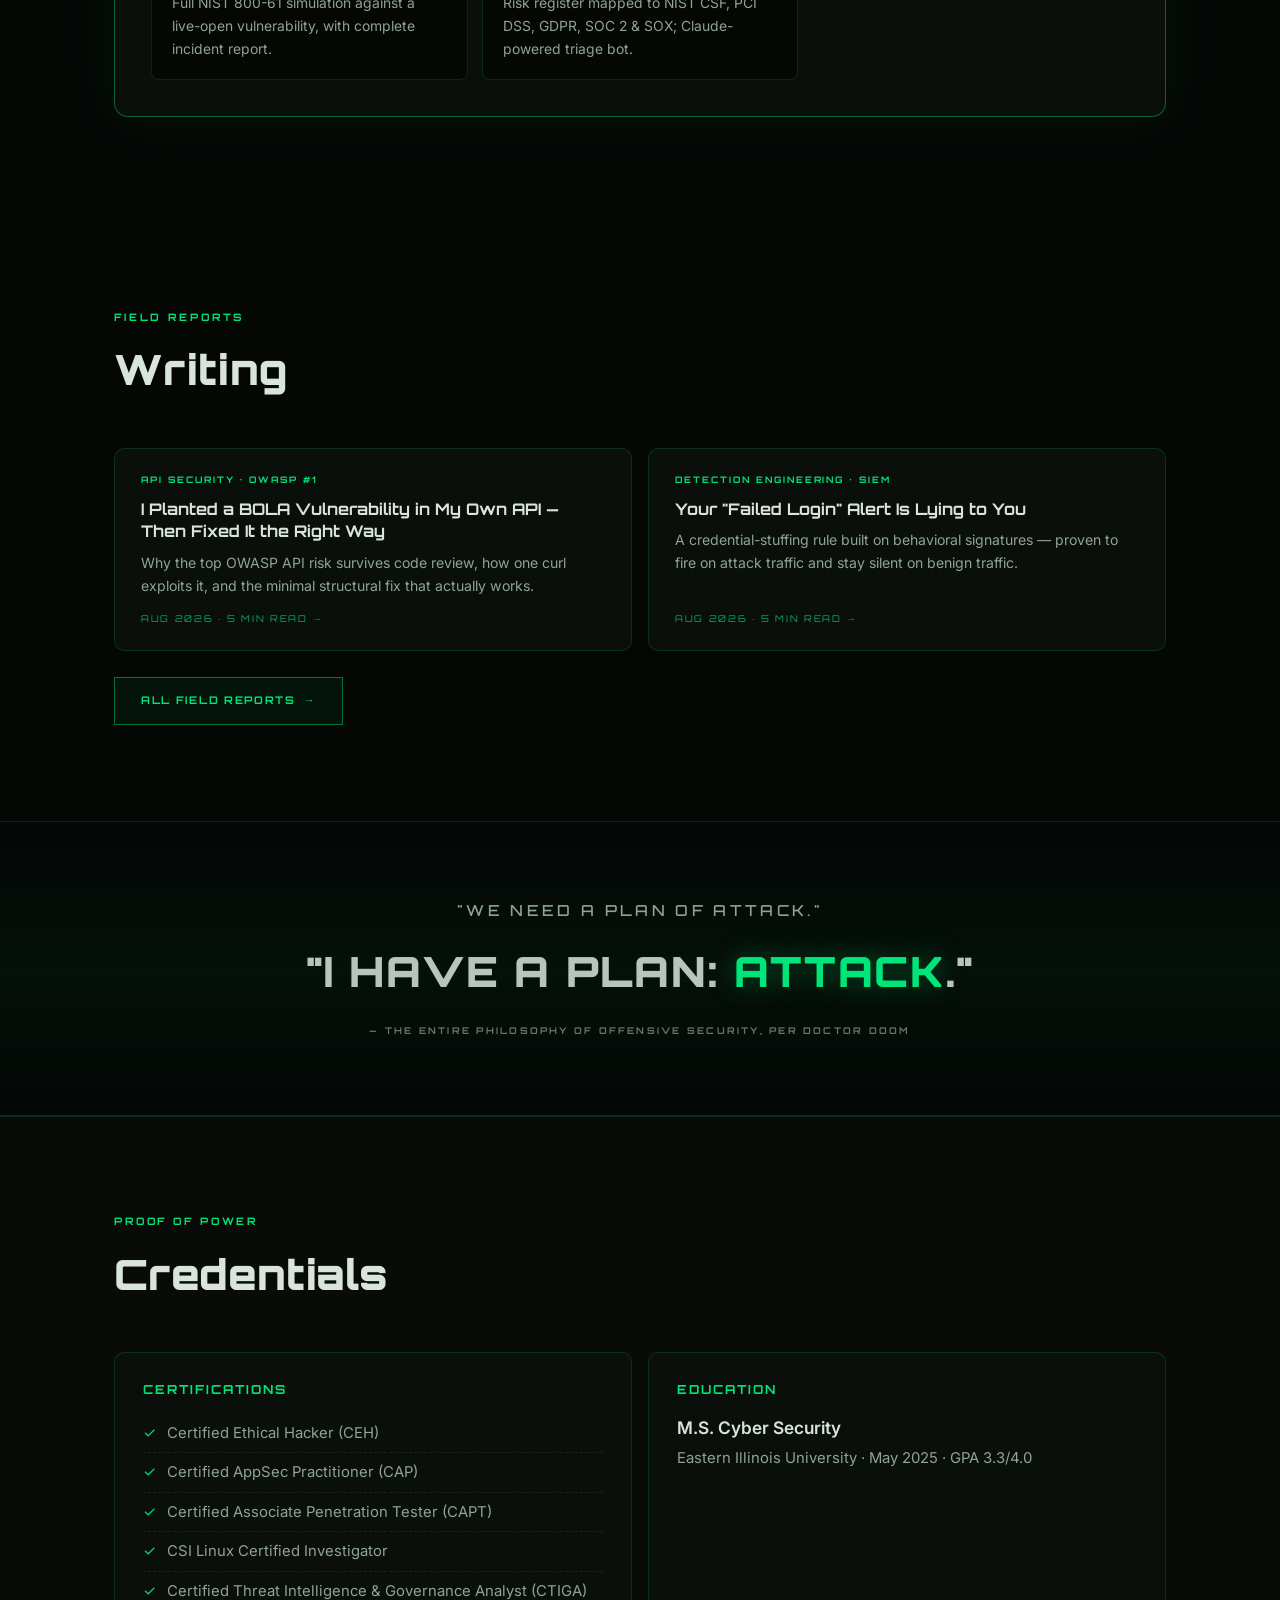
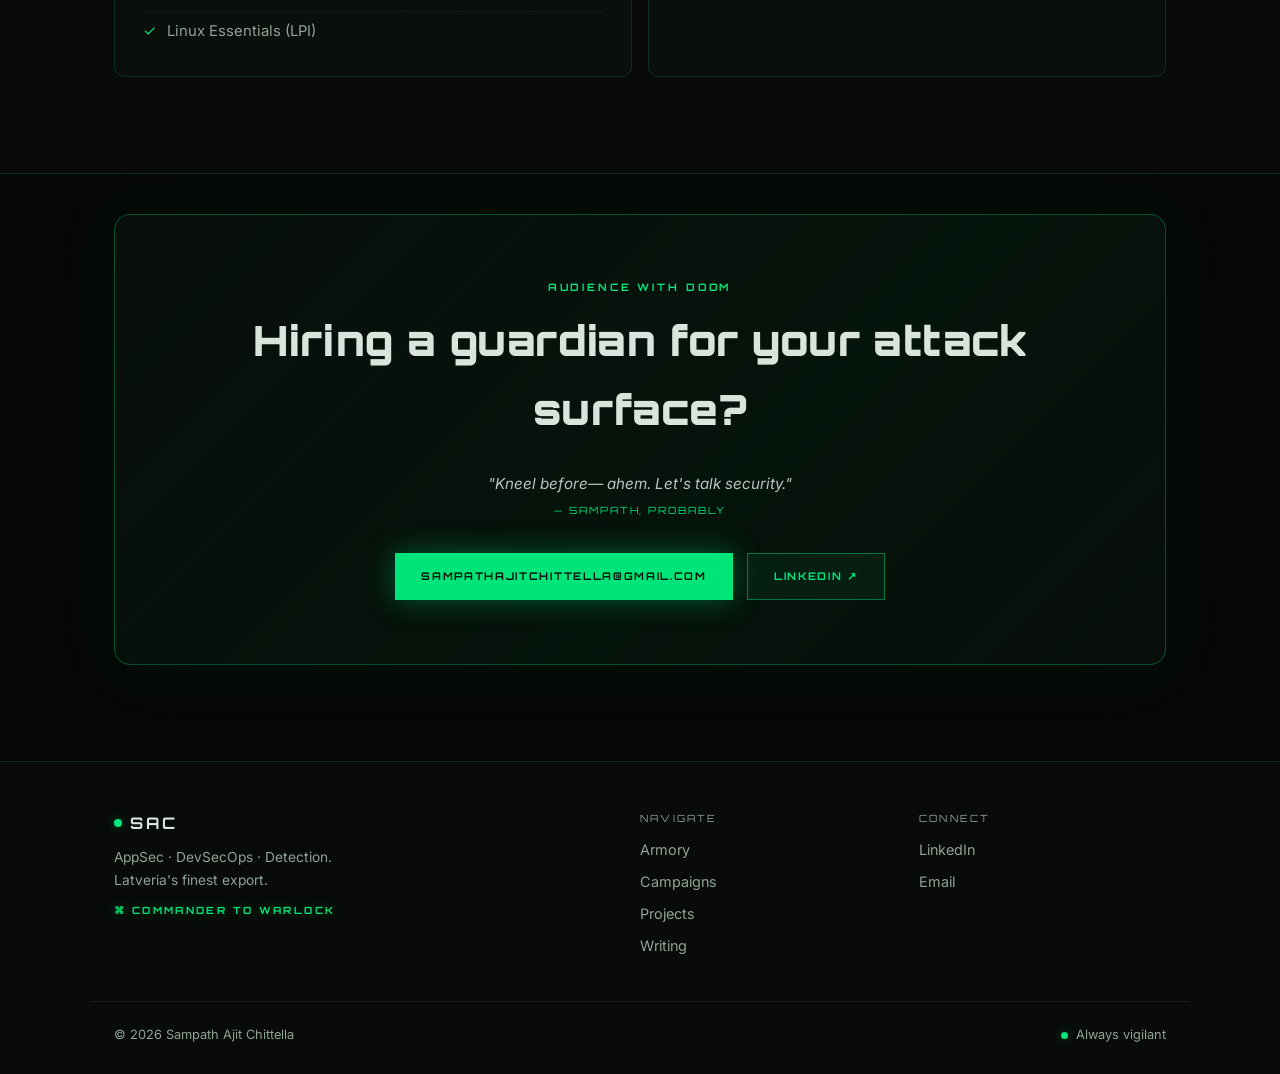
==== commit d0f7bc86: "Attack strip: plan of attack dialogue" ====
--- a/index.html
+++ b/index.html
@@ -297,6 +297,15 @@
   </div>
 </section>
 
+<!-- ===== ATTACK STRIP ===== -->
+<section class="attack-strip">
+  <div class="container">
+    <p class="line-q">"WE NEED A PLAN OF ATTACK."</p>
+    <p class="line-a">"I HAVE A PLAN: <span>ATTACK</span>."</p>
+    <p class="line-cite">— the entire philosophy of offensive security, per Doctor Doom</p>
+  </div>
+</section>
+
 <!-- ===== CREDENTIALS ===== -->
 <section id="credentials" class="section section-alt">
   <div class="container">
--- a/style.css
+++ b/style.css
@@ -277,6 +277,32 @@
 .rampart-item h4 { font-family: var(--font-head); color: var(--green); font-size: .8rem; letter-spacing: .1em; text-transform: uppercase; margin-bottom: 7px; }
 .rampart-item p { color: var(--muted); font-size: .87rem; }
 
+/* ===== ATTACK STRIP ===== */
+.attack-strip {
+  padding: 76px 0;
+  text-align: center;
+  background: linear-gradient(180deg, var(--bg) 0%, rgba(0,168,84,.06) 50%, var(--bg) 100%);
+  border-top: 1px solid var(--line);
+  border-bottom: 1px solid var(--line);
+}
+.line-q {
+  font-family: var(--font-head); font-size: .95rem; font-weight: 500;
+  letter-spacing: .22em; color: var(--muted); margin-bottom: 14px;
+}
+.line-a {
+  font-family: var(--font-head); font-size: clamp(1.5rem, 4vw, 2.6rem);
+  font-weight: 900; letter-spacing: .04em; color: var(--silver);
+}
+.line-a span {
+  color: var(--green);
+  text-shadow: 0 0 26px var(--glow);
+}
+.line-cite {
+  margin-top: 18px;
+  font-family: var(--font-head); font-size: .58rem; font-weight: 700;
+  letter-spacing: .24em; text-transform: uppercase; color: var(--muted); opacity: .7;
+}
+
 /* ===== CREDENTIALS ===== */
 .cred-grid { display: grid; grid-template-columns: repeat(auto-fit, minmax(300px, 1fr)); gap: 16px; }
 .cred-block { background: var(--panel); border: 1px solid var(--line); border-radius: 10px; padding: 26px 28px; }
